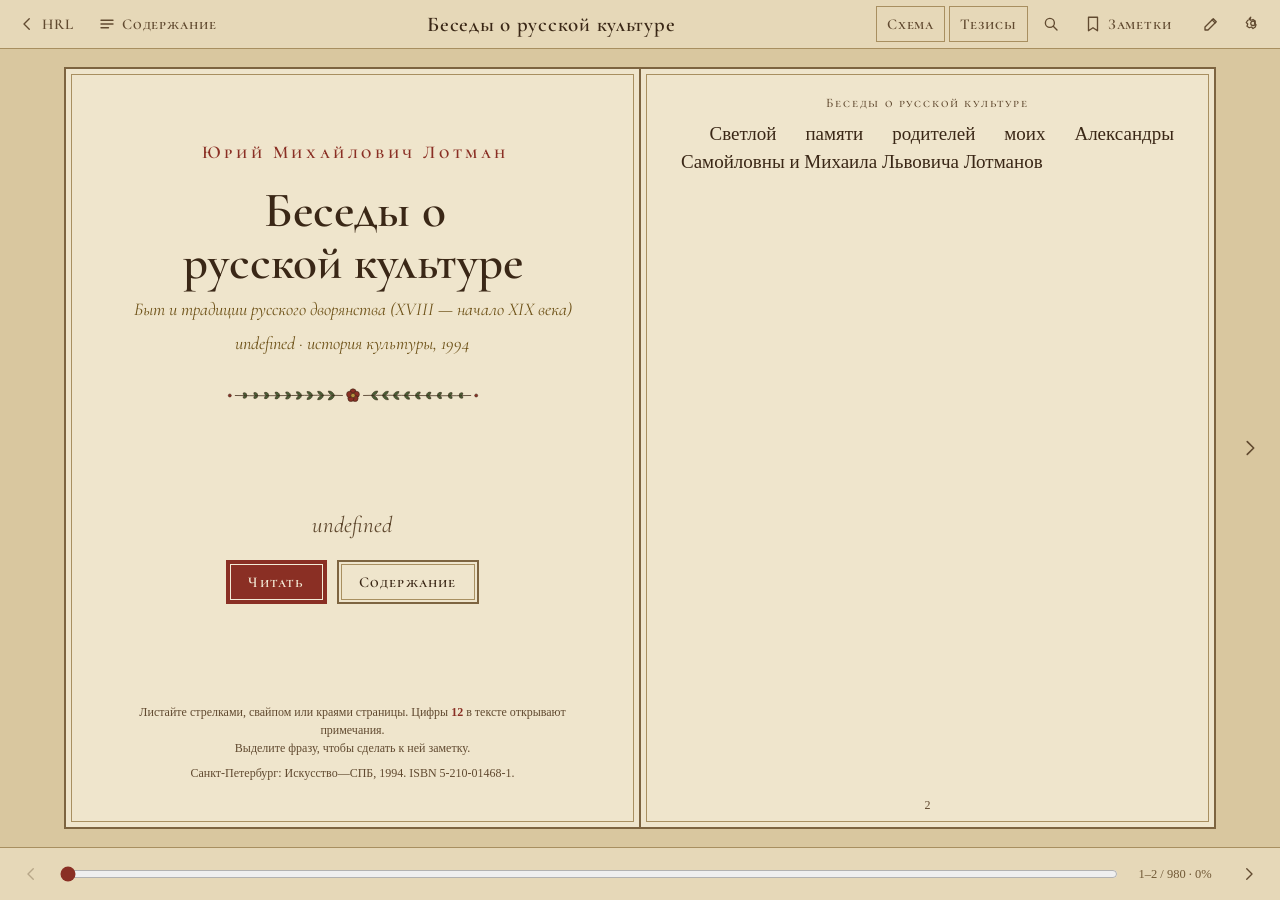
==== reader/index.html @ 260fa059 "Build HRL study site and Lotman reader" ====
<!doctype html><html lang="ru"><head><meta charset=utf8><meta name=viewport content="width=device-width,initial-scale=1,viewport-fit=cover"><style>:root{color-scheme:light;box-sizing:border-box;padding-top:env(safe-area-inset-top,0px);padding-bottom:env(safe-area-inset-bottom,0px)}html{scroll-padding-top:env(safe-area-inset-top,0px)}body{margin:0;padding:0;font:14px -apple-system,BlinkMacSystemFont,sans-serif;background:#fff;color:#000}img{max-width:100%}[hidden]:not([hidden=until-found i]){display:none!important}</style>
<title>Беседы о русской культуре · HRL</title>
<meta name="theme-color" content="#382819">
<meta name="description" content="Электронная литературная библиотека с заметками, закладками и чтением офлайн.">
<meta name="apple-mobile-web-app-capable" content="yes">
<meta name="apple-mobile-web-app-status-bar-style" content="default">
<meta name="apple-mobile-web-app-title" content="Полка">
<link rel="manifest" href="../manifest.webmanifest">
<link rel="icon" type="image/png" sizes="192x192" href="../icons/icon-192.png">
<link rel="apple-touch-icon" href="../icons/icon-192.png">
<link rel="stylesheet" href="../pwa.css">
</head><body>
<link rel="preconnect" href="https://fonts.googleapis.com">
<link rel="preconnect" href="https://fonts.gstatic.com" crossorigin>
<link rel="stylesheet" href="https://fonts.googleapis.com/css2?family=Cormorant+Garamond:ital,wght@0,500;0,600;1,400;1,500&family=Cormorant+SC:wght@500;600&family=Old+Standard+TT:ital,wght@0,400;0,700;1,400&family=Literata:ital,opsz,wght@0,7..72,400;1,7..72,400&display=swap">
<style>:root{--orn-divider-cross:url("[data-uri]");--orn-divider-cross-d:url("[data-uri]");--orn-divider-laurel:url("[data-uri]");--orn-divider-laurel-d:url("[data-uri]");--orn-corner:url("[data-uri]");--orn-corner-d:url("../gb/corner-dark.svg");}.emb-book{background-image:url("../gb/book.svg")}.emb-key{background-image:url("../gb/key.svg")}.emb-quill{background-image:url("[data-uri]")}.emb-compass-star{background-image:url("[data-uri]")}.emb-candle{background-image:url("../gb/candle.svg")}:root{--orn-divider-harlequin:url("[data-uri]");--orn-divider-harlequin-d:url("[data-uri]");--harl-gules:url("[data-uri]");--harl-azure:url("[data-uri]")}</style>
<style>
/* Layout: a home shelf of four books, a notes desk, and a paginated reader
   (one page on phones, a two-page spread on wide screens). Each book carries
   its own cover colour; the UI chrome stays quiet and neutral. */
:root {
  --desk: #E7E3E9;
  --leaf: #FBFAFC;
  --paper: #F3F0F4;
  --ink: #231B27;
  --ink2: #5B4E61;
  --mute: #857A8A;
  --rule: #DAD2DE;
  --pop: #FFFFFF;
  --shadow: rgba(46, 24, 52, .14);
  --scrim: rgba(15, 8, 18, .32);
  --ok: #2F6B48;

  /* per-book accents (text use) and cover colours (deep, same in both themes) */
  --acc-phedre: #7A2C69;  --accs-phedre: #F1E2EC;  --cov-phedre: #5E1F51;
  --acc-tartuffe: #2E6B45; --accs-tartuffe: #E1EFE5; --cov-tartuffe: #24503A;
  --acc-robinson: #1C6072; --accs-robinson: #DDEDF1; --cov-robinson: #1C4F5E;
  --acc-werther: #2D5197;  --accs-werther: #E2E9F6;  --cov-werther: #263F73;
  --acc-paradise: #8C3A17; --accs-paradise: #F5E6DC; --cov-paradise: #6A2A10;
  --acc-peterburg: #7A5A0E; --accs-peterburg: #F4ECD5; --cov-peterburg: #8A6A12;
  --cov-fg: #FBF6EC;
  --werther-yellow: #E3B94A;

  --accent: var(--acc-phedre);
  --accent-soft: var(--accs-phedre);
  --hl: rgba(227, 185, 74, .38);
  --sr: rgba(70, 140, 200, .24); --sr-cur: rgba(70, 140, 200, .5);

  --f-disp: "Forum", "Cormorant Garamond", "Times New Roman", serif;
  --f-body: "Literata", "PT Serif", Georgia, "Times New Roman", serif;
  --f-ui: "Golos Text", "PT Sans", system-ui, -apple-system, "Segoe UI", sans-serif;
  --fs: 18px;
  --meander: url("data:image/svg+xml,%3Csvg xmlns='http://www.w3.org/2000/svg' viewBox='0 0 10 10'%3E%3Cpath d='M.6 9.4V.6H6.6V5.6H3.4V9.4H10' fill='none' stroke='black' stroke-width='1.2'/%3E%3C/svg%3E");
  --rulemask: url("data:image/svg+xml,%3Csvg xmlns='http://www.w3.org/2000/svg' viewBox='0 0 100 10' preserveAspectRatio='none'%3E%3Cpath d='M0 5H41M59 5H100' stroke='black' stroke-width='1.1'/%3E%3Cpath d='M50 1L54.5 5L50 9L45.5 5Z' fill='black'/%3E%3C/svg%3E");
}
@media (prefers-color-scheme: dark) {
  :root:not([data-theme="light"]) {
    --desk: #0F0D11; --leaf: #1A171D; --paper: #151217; --ink: #E9E3EB; --ink2: #C3B7C7; --mute: #8F8494;
    --rule: #332C37; --pop: #241F27; --shadow: rgba(0,0,0,.55); --scrim: rgba(0,0,0,.55); --ok: #8FD1A4;
    --acc-phedre: #D9A0CF; --accs-phedre: #3B2537;
    --acc-tartuffe: #8FD1A4; --accs-tartuffe: #213A2B;
    --acc-robinson: #86C9DA; --accs-robinson: #1E3740;
    --acc-werther: #A3BCEE; --accs-werther: #222F4A;
    --acc-paradise: #E8A57F; --accs-paradise: #40261B;
    --acc-peterburg: #E2C36A; --accs-peterburg: #3A311C;
    --hl: rgba(227, 185, 74, .28);
  --sr: rgba(86, 160, 214, .30); --sr-cur: rgba(86, 160, 214, .62);
    color-scheme: dark;
  }
}
:root[data-theme="dark"] {
  --desk: #0F0D11; --leaf: #1A171D; --paper: #151217; --ink: #E9E3EB; --ink2: #C3B7C7; --mute: #8F8494;
  --rule: #332C37; --pop: #241F27; --shadow: rgba(0,0,0,.55); --scrim: rgba(0,0,0,.55); --ok: #8FD1A4;
  --acc-phedre: #D9A0CF; --accs-phedre: #3B2537;
  --acc-tartuffe: #8FD1A4; --accs-tartuffe: #213A2B;
  --acc-robinson: #86C9DA; --accs-robinson: #1E3740;
  --acc-werther: #A3BCEE; --accs-werther: #222F4A;
  --acc-paradise: #E8A57F; --accs-paradise: #40261B;
  --acc-peterburg: #E2C36A; --accs-peterburg: #3A311C;
  --hl: rgba(227, 185, 74, .28);
  --sr: rgba(86, 160, 214, .30); --sr-cur: rgba(86, 160, 214, .62);
  color-scheme: dark;
}
[data-book="phedre"] { --accent: var(--acc-phedre); --accent-soft: var(--accs-phedre); --cov: var(--cov-phedre); }
[data-book="tartuffe"] { --accent: var(--acc-tartuffe); --accent-soft: var(--accs-tartuffe); --cov: var(--cov-tartuffe); }
[data-book="robinson"] { --accent: var(--acc-robinson); --accent-soft: var(--accs-robinson); --cov: var(--cov-robinson); }
[data-book="werther"] { --accent: var(--acc-werther); --accent-soft: var(--accs-werther); --cov: var(--cov-werther); }
[data-book="paradise"] { --accent: var(--acc-paradise); --accent-soft: var(--accs-paradise); --cov: var(--cov-paradise); }
[data-book="peterburg"] { --accent: var(--acc-peterburg); --accent-soft: var(--accs-peterburg); --cov: var(--cov-peterburg); }

html, body { height: 100%; }
body { background: var(--desk); color: var(--ink); font-family: var(--f-ui); -webkit-text-size-adjust: 100%; overflow: hidden; }
::selection { background: var(--hl); color: var(--ink); }
button, input, textarea, select { font: inherit; color: inherit; }
:focus-visible { outline: 2px solid var(--accent); outline-offset: 2px; border-radius: 4px; }
.view { height: 100%; }
.view[hidden] { display: none !important; }

/* ---------------- shared controls ---------------- */
.ib {
  display: inline-flex; align-items: center; justify-content: center; gap: 6px;
  height: 36px; min-width: 36px; padding: 0 10px; border: 0; border-radius: 8px;
  background: transparent; cursor: pointer; color: var(--ink2); white-space: nowrap; font-size: 14px;
}
.ib:hover { background: var(--accent-soft); color: var(--ink); }
.ib:disabled { opacity: .35; cursor: default; background: transparent; }
.ib svg { width: 18px; height: 18px; flex: none; }
.btn {
  display: inline-flex; align-items: center; gap: 6px; font-family: var(--f-ui); font-size: 14px;
  padding: 9px 16px; border-radius: 999px; cursor: pointer; border: 1px solid var(--accent);
  background: var(--accent); color: var(--leaf); text-decoration: none; white-space: nowrap;
}
.btn.ghost { background: transparent; color: var(--accent); }
.btn.quiet { border-color: var(--rule); background: transparent; color: var(--ink2); }
.btn:hover { filter: brightness(1.07); }
.btn.danger { border-color: #B3412E; background: #B3412E; color: #fff; }
.bar-progress { height: 4px; border-radius: 4px; background: var(--rule); overflow: hidden; }
.bar-progress > i { display: block; height: 100%; background: var(--accent); border-radius: 4px; }

/* ---------------- home ---------------- */
.scroll { height: 100%; overflow-y: auto; -webkit-overflow-scrolling: touch; }
.wrap { max-width: 1080px; margin: 0 auto; padding-inline: 20px; padding-block: 18px 48px; box-sizing: border-box; }
.top-nav { display: flex; align-items: center; justify-content: space-between; gap: 12px; flex-wrap: wrap; padding-bottom: 14px; border-bottom: 1px solid var(--rule); }
.brand { display: flex; align-items: baseline; gap: 12px; min-width: 0; }
.brand h1 { margin: 0; font-family: var(--f-disp); font-weight: 400; font-size: 30px; letter-spacing: .22em; text-transform: uppercase; color: var(--ink); }
.brand .sub { font-size: 13px; color: var(--mute); }
.tabs { display: flex; gap: 4px; background: var(--paper); border: 1px solid var(--rule); border-radius: 999px; padding: 3px; }
.tab { border: 0; background: transparent; padding: 7px 14px; border-radius: 999px; cursor: pointer; font-size: 14px; color: var(--ink2); display: inline-flex; gap: 6px; align-items: center; }
.tab.on { background: var(--leaf); color: var(--ink); box-shadow: 0 1px 3px var(--shadow); }
.tab .cnt { font-variant-numeric: tabular-nums; font-size: 12px; color: var(--mute); }

.cont {
  margin-top: 22px; display: grid; grid-template-columns: auto 1fr auto; gap: 18px; align-items: center;
  background: var(--leaf); border: 1px solid var(--rule); border-radius: 12px; padding: 16px 18px;
}
.cont .mini { width: 46px; height: 66px; border-radius: 3px 6px 6px 3px; background: var(--cov); color: var(--cov-fg);
  display: flex; align-items: center; justify-content: center; font-family: var(--f-disp); font-size: 20px; box-shadow: inset 4px 0 0 rgba(0,0,0,.18); }
.cont .k { font-size: 12px; letter-spacing: .1em; text-transform: uppercase; color: var(--mute); }
.cont .t { font-family: var(--f-disp); font-size: 22px; letter-spacing: .06em; margin-top: 2px; }
.cont .w { font-size: 13px; color: var(--ink2); margin-top: 4px; }
.cont .bar-progress { margin-top: 8px; max-width: 380px; }
.cont > div { min-width: 0; }

.sec-h { display: flex; align-items: baseline; justify-content: space-between; gap: 12px; margin: 30px 0 12px; }
.sec-h h2 { margin: 0; font-family: var(--f-disp); font-weight: 400; font-size: 18px; letter-spacing: .18em; text-transform: uppercase; }
.sec-h span { font-size: 13px; color: var(--mute); }
.shelf { display: grid; grid-template-columns: repeat(auto-fill, minmax(230px, 1fr)); gap: 18px; }
.book {
  display: flex; flex-direction: column; background: var(--leaf); border: 1px solid var(--rule); border-radius: 12px;
  overflow: hidden; cursor: pointer; text-align: left; padding: 0; color: inherit;
  transition: transform .18s ease, box-shadow .18s ease;
}
.book:hover { transform: translateY(-2px); box-shadow: 0 14px 30px -18px var(--shadow); }
@media (prefers-reduced-motion: reduce) { .book { transition: none; } .book:hover { transform: none; } }
.cover {
  position: relative; aspect-ratio: 3 / 3.4; background: var(--cov); color: var(--cov-fg);
  display: flex; flex-direction: column; align-items: center; justify-content: space-between; text-align: center;
  padding: 22px 16px 16px; box-sizing: border-box; box-shadow: inset 10px 0 0 rgba(0,0,0,.14);
}
.cover::after { content: ""; position: absolute; inset: 9px 9px 9px 19px; border: 1px solid rgba(251,246,236,.35); pointer-events: none; }
.cover .a { font-family: var(--f-disp); font-size: 13px; letter-spacing: .28em; text-transform: uppercase; opacity: .85; }
.cover .ti { font-family: var(--f-disp); font-size: 27px; line-height: 1.12; letter-spacing: .08em; text-transform: uppercase; text-wrap: balance; }
.cover .ti small { display: block; font-size: 13px; letter-spacing: .14em; margin-top: 6px; opacity: .85; text-transform: none; font-family: var(--f-body); font-style: italic; }
.cover .y { font-family: var(--f-body); font-size: 13px; font-style: italic; opacity: .85; }
.cover .orn-c { width: 92px; height: 8px; margin-inline: auto; background: var(--cov-fg); opacity: .7; }
.cover .orn-c.meander { -webkit-mask: var(--meander) left center / auto 100% repeat-x; mask: var(--meander) left center / auto 100% repeat-x; }
.cover .orn-c.rule { height: 7px; -webkit-mask: var(--rulemask) center / 100% 100% no-repeat; mask: var(--rulemask) center / 100% 100% no-repeat; }
.cover .orn-c.coat { background: linear-gradient(90deg, transparent 0 30%, var(--werther-yellow) 30% 70%, transparent 70%); height: 3px; opacity: 1; }
.binfo { padding: 12px 14px 14px; display: flex; flex-direction: column; gap: 6px; }
.binfo .tr { font-size: 12.5px; color: var(--mute); }
.binfo .st { display: flex; justify-content: space-between; font-size: 12.5px; color: var(--ink2); gap: 8px; }
.binfo .st b { font-weight: 500; font-variant-numeric: tabular-nums; color: var(--ink); }
.binfo .where { font-size: 12.5px; color: var(--ink2); white-space: nowrap; overflow: hidden; text-overflow: ellipsis; }
.done-mark { color: var(--ok); font-weight: 500; }
.foot-note { margin-top: 34px; font-size: 12.5px; color: var(--mute); line-height: 1.6; max-width: 62em; }
.sync { display: inline-flex; align-items: center; gap: 6px; }
.sync::before { content: ""; width: 7px; height: 7px; border-radius: 50%; background: var(--mute); }
.sync.on::before { background: var(--ok); }

/* ---------------- notes page ---------------- */
.ntools { display: flex; flex-wrap: wrap; gap: 10px; align-items: center; margin: 18px 0 8px; }
.chips { display: flex; flex-wrap: wrap; gap: 6px; }
.chip { border: 1px solid var(--rule); background: var(--leaf); border-radius: 999px; padding: 6px 12px; font-size: 13px; cursor: pointer; color: var(--ink2); display: inline-flex; gap: 6px; align-items: center; }
.chip i { width: 9px; height: 9px; border-radius: 50%; background: var(--cov, var(--mute)); display: inline-block; }
.chip.on { border-color: var(--ink2); color: var(--ink); background: var(--paper); }
.chip .cnt { font-size: 12px; color: var(--mute); font-variant-numeric: tabular-nums; }
.search { flex: 1; min-width: 180px; max-width: 320px; border: 1px solid var(--rule); background: var(--leaf); border-radius: 999px; padding: 8px 14px; font-size: 14px; }
.nactions { display: flex; gap: 8px; flex-wrap: wrap; margin-left: auto; }
.newnote { margin-top: 12px; background: var(--leaf); border: 1px solid var(--rule); border-radius: 12px; padding: 14px; display: flex; flex-direction: column; gap: 10px; }
.newnote .row { display: flex; gap: 10px; flex-wrap: wrap; align-items: center; }
.newnote select { border: 1px solid var(--rule); background: var(--paper); border-radius: 8px; padding: 7px 10px; }
textarea.ta { width: 100%; box-sizing: border-box; min-height: 110px; resize: vertical; border: 1px solid var(--rule); background: var(--paper); border-radius: 8px; padding: 10px 12px; font-family: var(--f-body); font-size: 15px; line-height: 1.5; }
.ngroup { margin-top: 26px; }
.ngroup h3 { display: flex; align-items: center; gap: 10px; margin: 0 0 10px; font-family: var(--f-disp); font-weight: 400; font-size: 17px; letter-spacing: .14em; text-transform: uppercase; }
.ngroup h3 i { width: 12px; height: 16px; border-radius: 2px; background: var(--cov); display: inline-block; }
.nlist { display: grid; gap: 10px; }
.ncard { background: var(--leaf); border: 1px solid var(--rule); border-radius: 10px; padding: 12px 14px; display: flex; flex-direction: column; gap: 8px; min-width: 0; }
.ncard .meta { display: flex; justify-content: space-between; gap: 10px; font-size: 12.5px; color: var(--mute); flex-wrap: wrap; }
.ncard .meta b { color: var(--accent); font-weight: 500; }
.ncard blockquote { margin: 0; font-family: var(--f-body); font-style: italic; color: var(--ink2); font-size: 15px; line-height: 1.5; overflow-wrap: anywhere; }
.ncard .txt { font-family: var(--f-body); font-size: 15.5px; line-height: 1.55; white-space: pre-wrap; overflow-wrap: anywhere; }
.ncard .txt:empty { display: none; }
.ncard .acts { display: flex; gap: 6px; flex-wrap: wrap; }
.ncard .acts .ib { height: 30px; font-size: 13px; padding: 0 8px; }
.ncard .confirm { display: flex; gap: 8px; align-items: center; font-size: 13px; color: var(--ink2); }
.empty { margin-top: 30px; padding: 26px; border: 1px dashed var(--rule); border-radius: 12px; color: var(--ink2); line-height: 1.6; text-align: center; }
.toast { position: fixed; left: 50%; bottom: calc(76px + env(safe-area-inset-bottom, 0px)); transform: translateX(-50%); z-index: 60; background: var(--ink); color: var(--leaf); padding: 9px 16px; border-radius: 999px; font-size: 13.5px; box-shadow: 0 10px 24px -10px var(--shadow); }

/* ---------------- reader ---------------- */
#reader { display: grid; grid-template-rows: auto 1fr auto; font-size: var(--fs); }
.rbar { display: flex; align-items: center; gap: 4px; padding-inline: 8px; font-size: 14px; color: var(--ink2); min-width: 0; }
.rbar.top { height: 48px; }
.rbar.bottom { height: 52px; padding-bottom: env(safe-area-inset-bottom, 0px); box-sizing: content-box; gap: 8px; padding-inline: 12px; }
.rtitle { flex: 1; min-width: 0; text-align: center; font-family: var(--f-disp); font-size: 16px; letter-spacing: .16em; text-transform: uppercase; color: var(--ink); white-space: nowrap; overflow: hidden; text-overflow: ellipsis; }
.aa { font-family: var(--f-body); font-size: 17px; }
.aa small { font-size: 12px; }
#pg-range { flex: 1; min-width: 60px; accent-color: var(--accent); cursor: pointer; }
#status { font-variant-numeric: tabular-nums; min-width: 7.5em; text-align: center; font-size: 12.5px; color: var(--mute); }
#stage { position: relative; min-height: 0; overflow: hidden; touch-action: pan-y; }
#book { height: 100%; display: grid; justify-content: center; align-content: center; grid-template-columns: repeat(var(--cols, 1), var(--pw, 600px)); grid-auto-rows: var(--ph, 600px); }
.loading { position: absolute; inset: 0; display: flex; align-items: center; justify-content: center; color: var(--mute); font-size: 14px; }
.page {
  box-sizing: border-box; width: var(--pw); height: var(--ph); background: var(--leaf);
  display: flex; flex-direction: column; padding: 26px 40px 14px; position: relative; overflow: hidden;
  box-shadow: 0 1px 2px var(--shadow), 0 10px 30px -12px var(--shadow); border-radius: 3px;
}
.spread .page.verso { border-radius: 3px 0 0 3px; box-shadow: inset -18px 0 22px -20px var(--shadow), 0 1px 2px var(--shadow), 0 10px 30px -12px var(--shadow); }
.spread .page.recto { border-radius: 0 3px 3px 0; box-shadow: inset 18px 0 22px -20px var(--shadow), 0 1px 2px var(--shadow), 0 10px 30px -12px var(--shadow); }
.phone .page { padding: 14px 18px 8px; border-radius: 0; box-shadow: none; }
.pg-head { flex: none; height: 1.9em; font-size: 12px; font-family: var(--f-ui); letter-spacing: .08em; text-transform: uppercase; color: var(--mute); text-align: center; white-space: nowrap; overflow: hidden; text-overflow: ellipsis; position: relative; }
.pg-flag { position: absolute; right: 0; top: -2px; border: 0; background: transparent; color: var(--accent); cursor: pointer; font-size: 13px; padding: 0 2px; }
.pg-foot { flex: none; height: 1.8em; display: flex; align-items: flex-end; justify-content: center; font-size: 12px; color: var(--mute); font-variant-numeric: tabular-nums; }
.pg-body, #measure { font-family: var(--f-body); font-size: var(--fs); line-height: 1.5; font-optical-sizing: auto; color: var(--ink); hyphens: manual; overflow-wrap: break-word; }
.pg-body { flex: 1; min-height: 0; overflow: visible; }
#measure { position: absolute; left: -20000px; top: 0; visibility: hidden; height: auto; pointer-events: none; }
@keyframes in-next { from { opacity: .15; transform: translateX(14px); } to { opacity: 1; transform: none; } }
@keyframes in-prev { from { opacity: .15; transform: translateX(-14px); } to { opacity: 1; transform: none; } }
.page.in-next { animation: in-next .2s ease-out; }
.page.in-prev { animation: in-prev .2s ease-out; }
@media (prefers-reduced-motion: reduce) { .page.in-next, .page.in-prev { animation: none; } }
.side { position: absolute; top: 50%; transform: translateY(-50%); z-index: 2; width: 40px; height: 64px; border: 0; border-radius: 8px; background: transparent; color: var(--mute); cursor: pointer; display: flex; align-items: center; justify-content: center; }
.side:hover { color: var(--ink); background: var(--accent-soft); }
.side:disabled { opacity: 0; pointer-events: none; }
.side svg { width: 22px; height: 22px; }
#side-prev { left: 10px; } #side-next { right: 10px; }
.phone .side { display: none; }
.phone .lbl-wide { display: none; }

/* text blocks */
.v { padding-left: max(1.3em, calc((100% - 25em) / 2 + 1.3em)); text-indent: -1.3em; }
.phone .v { padding-left: 1.1em; text-indent: -1.1em; }
.v.g { padding-top: .75em; }
.p.arg { font-size: .9em; line-height: 1.5; color: var(--ink2); text-indent: 0; padding-bottom: 1.2em; }
.sp { padding-top: .85em; padding-bottom: .1em; text-align: center; font-family: var(--f-disp); font-size: .86em; letter-spacing: .2em; text-transform: uppercase; color: var(--ink2); text-indent: .2em; }
.dir { text-align: center; font-style: italic; color: var(--ink2); font-size: .92em; padding-bottom: .1em; }
.sd { margin: 0; padding-top: .5em; padding-bottom: .3em; font-style: italic; color: var(--ink2); font-size: .92em; text-align: center; padding-inline: 1em; }
.scene { padding-top: 1.7em; text-align: center; font-family: var(--f-disp); font-size: .98em; letter-spacing: .2em; text-transform: uppercase; color: var(--ink); }
.cast { text-align: center; font-style: italic; color: var(--ink2); font-size: .92em; padding-bottom: .35em; }
.act { text-align: center; padding-top: 2.6em; padding-bottom: .4em; }
.act-n { font-family: var(--f-disp); font-size: 3.1em; line-height: 1.1; color: var(--accent); letter-spacing: .06em; }
.act-t { font-family: var(--f-disp); font-size: 1.05em; letter-spacing: .24em; text-transform: uppercase; padding-top: .2em; }
.meander, .orn { height: .62em; width: 8.68em; margin-inline: auto; margin-top: .7em; background: var(--accent); opacity: .85; }
.meander { -webkit-mask: var(--meander) left center / auto 100% repeat-x; mask: var(--meander) left center / auto 100% repeat-x; }
.orn { height: .5em; width: 7em; -webkit-mask: var(--rulemask) center / 100% 100% no-repeat; mask: var(--rulemask) center / 100% 100% no-repeat; }
.h1 { text-align: center; padding-top: 1.4em; padding-bottom: 1.1em; }
.h1 h2 { margin: 0; font-family: var(--f-disp); font-weight: 400; font-size: 1.45em; line-height: 1.25; letter-spacing: .12em; text-transform: uppercase; text-wrap: balance; }
.h2 { padding-top: 1.6em; padding-bottom: .7em; text-align: center; font-family: var(--f-disp); font-size: 1.05em; letter-spacing: .2em; text-transform: uppercase; }
.h3 { padding-top: 1.1em; padding-bottom: .4em; text-align: center; font-family: var(--f-disp); font-size: .95em; letter-spacing: .22em; text-transform: uppercase; color: var(--ink2); }
.jd { font-style: italic; color: var(--accent); }
.date { padding-top: .9em; font-style: italic; color: var(--accent); text-align: right; padding-right: .2em; }
.p { margin: 0; text-indent: 1.5em; text-align: justify; }
.p.gap { padding-top: .9em; }
.p.cnt, .ne.cnt, .lead.cnt { text-indent: 0; }
.p.brk { text-align-last: justify; }
.phone .p { text-align: left; }
.phone .p.brk { text-align-last: auto; }
.lead { margin: 0; padding-bottom: .9em; font-style: italic; text-align: center; color: var(--ink2); }
.vq { padding-left: 3em; font-style: italic; color: var(--ink2); font-size: .95em; }
.sep { text-align: center; color: var(--mute); letter-spacing: .6em; padding-block: .5em; }
.person { padding-left: 1.4em; text-indent: -1.4em; padding-bottom: .3em; }
.pn { font-variant: small-caps; letter-spacing: .06em; font-weight: 500; }
.place { padding-top: 1em; font-style: italic; color: var(--ink2); text-align: center; }
.ne { margin: 0; padding-left: 2em; text-indent: -2em; padding-bottom: .55em; font-size: .9em; text-align: left; }
.ne-n { display: inline-block; vertical-align: top; width: 2em; text-indent: 0; font-family: var(--f-ui); font-weight: 600; font-size: .85em; color: var(--accent); }
.ne-l { color: var(--ink2); }
.ne-go, .ne-go:visited { display: inline-block; vertical-align: top; min-width: 3.6em; text-indent: 0; font-family: var(--f-ui); font-size: .8em; color: var(--accent); text-decoration: none; white-space: nowrap; }
.ne-go:hover { text-decoration: underline; }
.vq-in { padding-left: 2em; font-style: italic; }
.ed { margin: 0; padding-bottom: .4em; font-size: .82em; color: var(--mute); text-align: left; }
.fig { margin: 0; padding-block: .6em; text-align: center; }
.fig img { display: block; margin: 0 auto; border-radius: 2px; background: #fff; box-shadow: 0 0 0 1px var(--rule); }
.fig figcaption { font-size: .78em; line-height: 1.4; color: var(--mute); padding-top: .55em; font-style: italic; text-wrap: balance; }
.book-table { padding-block: .6em; max-width: 100%; }
.book-table table { width: 100%; table-layout: fixed; border-collapse: collapse; font-size: .82em; line-height: 1.35; }
.book-table td, .book-table th { border: 1px solid var(--rule); padding: .4em .35em; overflow-wrap: anywhere; vertical-align: middle; }
.book-table td { text-align: center; }
.book-table .myth-label { position: relative; width: 12%; border: 0; padding-left: 0; font-size: .85em; }
.book-table .myth-void { border: 0; }
.book-table:has(.myth-void) { position: relative; padding-left: 18%; box-sizing: border-box; }
.myth-language, .myth-system { position: absolute; left: 0; width: 17%; display: flex; align-items: center; justify-content: flex-end; font-size: .65em; }
.myth-language { top: 0; height: 67%; }
.myth-system { top: 33%; height: 67%; }
.myth-language span, .myth-system span { font: 4em/1 Georgia,serif; transform: scaleY(1.6); }
.myth-brace { position: absolute; right: 0; top: 0; height: 100%; font-size: 3em; line-height: 1; font-family: serif; }
.pg-body > .first:not(.act):not(.h1) { padding-top: 0; }

a.nr { position: relative; top: -.55em; line-height: 0; vertical-align: baseline; font-family: var(--f-ui); font-size: .6em; font-weight: 600; font-style: normal; color: var(--accent); text-decoration: none; padding: 0 .14em; margin-left: .05em; border-radius: 3px; text-indent: 0; letter-spacing: 0; cursor: pointer; }
a.nr::before { content: ""; position: absolute; inset: -12px -7px; }
a.nr:hover, a.nr.on { background: var(--accent-soft); }
a.nr.flash { animation: flash 1.8s ease-out; }
@keyframes flash { 0%, 40% { background: var(--accent); color: var(--leaf); } 100% { background: transparent; } }
.scene a.nr { font-size: .55em; }
mark.hl { background: var(--hl); color: inherit; border-radius: 2px; cursor: pointer; box-decoration-break: clone; -webkit-box-decoration-break: clone; }
mark.hl.on { outline: 2px solid var(--accent); outline-offset: 0; }

/* title page */
.titlepage { height: 100%; display: flex; flex-direction: column; align-items: center; justify-content: space-between; text-align: center; padding-block: 4% 2%; box-sizing: border-box; gap: 12px; }
.tp-top, .tp-mid { display: flex; flex-direction: column; align-items: center; gap: .35em; }
.tp-author { font-family: var(--f-disp); letter-spacing: .32em; text-transform: uppercase; font-size: .95em; color: var(--ink2); text-indent: .32em; }
.tp-title { font-family: var(--f-disp); font-size: clamp(2.1em, 9vw, 3.6em); line-height: 1.05; letter-spacing: .1em; text-indent: .1em; color: var(--accent); margin-top: .25em; text-transform: uppercase; text-wrap: balance; }
.tp-title.long { font-size: clamp(1.7em, 7vw, 2.6em); }
.tp-sub { font-style: italic; color: var(--ink2); font-size: .95em; }
.tp-actions { display: flex; gap: 10px; flex-wrap: wrap; justify-content: center; margin-top: .6em; }
.tp-ed { font-family: var(--f-ui); font-size: 12px; line-height: 1.5; color: var(--mute); max-width: 30em; }
.tp-hint { font-family: var(--f-ui); font-size: 12px; color: var(--mute); line-height: 1.5; }
.tp-hint b { color: var(--accent); font-weight: 600; }

/* popover, drawers, editor */
#pop { position: fixed; z-index: 30; box-sizing: border-box; width: min(26rem, calc(100vw - 24px)); max-height: min(60vh, 28rem); overflow: auto; background: var(--pop); color: var(--ink); border: 1px solid var(--rule); border-radius: 8px; box-shadow: 0 18px 40px -16px var(--shadow), 0 2px 6px var(--shadow); padding: 12px 16px 14px; font-family: var(--f-body); font-size: 15.5px; line-height: 1.5; }
#pop.sheet { left: 0 !important; right: 0; bottom: 0; top: auto !important; width: 100%; max-height: 55%; border-radius: 14px 14px 0 0; border-width: 1px 0 0; padding-bottom: calc(16px + env(safe-area-inset-bottom, 0px)); }
.pop-h { display: flex; align-items: center; justify-content: space-between; gap: 8px; margin-bottom: 4px; }
.pop-k { font-family: var(--f-ui); font-size: 12px; font-weight: 600; letter-spacing: .1em; text-transform: uppercase; color: var(--accent); }
.pop-x { border: 0; background: transparent; cursor: pointer; font-size: 22px; line-height: 1; color: var(--mute); width: 32px; height: 32px; border-radius: 6px; margin: -6px -8px -6px 0; }
.pop-x:hover { background: var(--accent-soft); color: var(--ink); }
.pop-l { margin: 0 0 .35em; font-style: italic; color: var(--ink2); }
.pop-b { margin: 0; overflow-wrap: anywhere; }
.pop-b.user { white-space: pre-wrap; }
.pop-acts { display: flex; gap: 6px; margin-top: 10px; flex-wrap: wrap; }
.pop-acts .ib { height: 30px; font-size: 13px; border: 1px solid var(--rule); }
a.xref { color: var(--accent); font-weight: 500; text-decoration: underline; text-underline-offset: 2px; cursor: pointer; }

#scrim { position: fixed; inset: 0; z-index: 20; background: var(--scrim); opacity: 0; visibility: hidden; transition: opacity .2s; }
#scrim.open { opacity: 1; visibility: visible; }
.drawer { position: fixed; z-index: 21; top: 0; bottom: 0; width: min(23rem, 88vw); box-sizing: border-box; background: var(--leaf); color: var(--ink); display: flex; flex-direction: column; visibility: hidden; transition: transform .22s ease, visibility .22s; padding-top: env(safe-area-inset-top, 0px); padding-bottom: env(safe-area-inset-bottom, 0px); }
#toc { left: 0; transform: translateX(-105%); box-shadow: 8px 0 30px -12px var(--shadow); }
#bnotes, #chars { right: 0; transform: translateX(105%); box-shadow: -8px 0 30px -12px var(--shadow); }
#srch { right: 0; width: min(27rem, 94vw); transform: translateX(105%); box-shadow: -8px 0 30px -12px var(--shadow); }
#toc.open, #bnotes.open, #chars.open, #srch.open { transform: none; visibility: visible; }
@media (prefers-reduced-motion: reduce) { .drawer, #scrim { transition: none; } }
.dr-h { display: flex; align-items: center; justify-content: space-between; padding: 10px 10px 10px 18px; border-bottom: 1px solid var(--rule); gap: 8px; }
.dr-h span { font-family: var(--f-disp); letter-spacing: .18em; text-transform: uppercase; font-size: 16px; }
.dr-list { overflow: auto; padding: 8px 8px 24px; display: flex; flex-direction: column; }
.toc-i { display: flex; align-items: baseline; gap: 10px; width: 100%; text-align: left; border: 0; background: transparent; padding: 7px 10px; border-radius: 6px; cursor: pointer; color: var(--ink); font-family: var(--f-ui); font-size: 14px; }
.toc-i:hover { background: var(--accent-soft); }
.toc-i.cur { background: var(--accent-soft); box-shadow: inset 3px 0 0 var(--accent); }
.toc-t { flex: 1; min-width: 0; }
.toc-t small { display: block; font-size: 12px; color: var(--mute); margin-top: 1px; }
.toc-p { font-variant-numeric: tabular-nums; color: var(--mute); font-size: 12px; }
.toc-i.l1 { font-family: var(--f-disp); font-size: 15px; letter-spacing: .14em; text-transform: uppercase; margin-top: 10px; }
.toc-i.l2 { padding-left: 24px; }
.toc-i.l0 { font-weight: 500; }
.bn-item { text-align: left; border: 0; background: transparent; padding: 10px; border-radius: 8px; cursor: pointer; display: flex; flex-direction: column; gap: 4px; color: var(--ink); border-bottom: 1px solid var(--rule); }
.bn-item:hover { background: var(--accent-soft); }
.bn-item .m { font-size: 12px; color: var(--mute); }
.bn-item q { font-family: var(--f-body); font-style: italic; color: var(--ink2); font-size: 14px; quotes: "«" "»"; display: -webkit-box; -webkit-line-clamp: 3; -webkit-box-orient: vertical; overflow: hidden; }
.bn-item .x { font-family: var(--f-body); font-size: 14.5px; display: -webkit-box; -webkit-line-clamp: 4; -webkit-box-orient: vertical; overflow: hidden; white-space: pre-wrap; }
.dr-empty { padding: 18px; color: var(--mute); font-size: 14px; line-height: 1.55; }
#aa-panel { position: fixed; z-index: 25; top: 52px; right: 12px; background: var(--pop); border: 1px solid var(--rule); border-radius: 10px; padding: 12px 14px; box-shadow: 0 18px 40px -16px var(--shadow); display: flex; flex-direction: column; gap: 8px; font-size: 13px; color: var(--ink2); }
.aa-row { display: flex; align-items: center; gap: 6px; }
.aa-row .ib { border: 1px solid var(--rule); }
#fs-val { min-width: 3.2em; text-align: center; font-variant-numeric: tabular-nums; color: var(--ink); }
#selbtn { position: fixed; z-index: 28; display: inline-flex; align-items: center; gap: 6px; padding: 8px 14px; border-radius: 999px; border: 0; background: var(--ink); color: var(--leaf); font-size: 14px; cursor: pointer; box-shadow: 0 10px 24px -8px var(--shadow); }
#selbtn svg { width: 16px; height: 16px; }
#editor { position: fixed; z-index: 40; inset: 0; display: flex; align-items: center; justify-content: center; background: var(--scrim); padding: 16px; box-sizing: border-box; }
.ed-card { width: min(34rem, 100%); max-height: 100%; overflow: auto; background: var(--pop); border: 1px solid var(--rule); border-radius: 14px; padding: 16px 18px; display: flex; flex-direction: column; gap: 10px; box-shadow: 0 24px 60px -20px var(--shadow); }
.ed-card h3 { margin: 0; font-family: var(--f-disp); font-weight: 400; letter-spacing: .14em; text-transform: uppercase; font-size: 17px; }
.ed-card .loc { font-size: 12.5px; color: var(--mute); }
.ed-card blockquote { margin: 0; font-family: var(--f-body); font-style: italic; color: var(--ink2); border-left: 2px solid var(--accent); padding-left: 12px; max-height: 9em; overflow: auto; line-height: 1.5; }
.ed-row { display: flex; gap: 8px; justify-content: flex-end; flex-wrap: wrap; }
.ed-row .left { margin-right: auto; }
@media (max-width: 599px) {
  #editor { align-items: flex-end; padding: 0; }
  .ed-card { border-radius: 14px 14px 0 0; padding-bottom: calc(16px + env(safe-area-inset-bottom, 0px)); }
  .cont { grid-template-columns: auto 1fr; }
  .cont .btn { grid-column: 1 / -1; justify-content: center; }
  .brand h1 { font-size: 25px; }
  .shelf { grid-template-columns: repeat(2, minmax(0, 1fr)); gap: 12px; }
  .cover .ti { font-size: 20px; }
  .cover .a { font-size: 11px; letter-spacing: .2em; }
  .binfo { padding: 10px 11px 12px; }
}

/* characters */
.ch { cursor: pointer; text-decoration-line: underline; text-decoration-style: dotted; text-decoration-thickness: 1px; text-underline-offset: .18em;
  text-decoration-color: var(--mute); }
.ch:hover, .ch.on { color: var(--accent); text-decoration-color: var(--accent); }
.sp .ch, .person .ch, .cast .ch { text-decoration-line: none; }
.nonames .ch { text-decoration-line: none; }
.aa-opt { display: flex; gap: 8px; align-items: center; font-size: 13px; color: var(--ink2); cursor: pointer; padding-top: 4px; border-top: 1px solid var(--rule); }
.aa-opt input { accent-color: var(--accent); }
#pop.charpop { width: min(30rem, calc(100vw - 24px)); max-height: min(78vh, 42rem); font-size: 15px; }
#pop.charpop.sheet { max-height: 78%; }
.cp-name { font-family: var(--f-disp); font-size: 24px; letter-spacing: .08em; line-height: 1.15; margin-top: 2px; }
.cp-role { font-family: var(--f-ui); font-size: 13px; color: var(--mute); margin-top: 2px; }
.cp-intro { margin: 8px 0 0; color: var(--ink2); }
.cp-pos { margin-top: 12px; padding-top: 10px; border-top: 1px solid var(--rule); font-family: var(--f-ui); font-size: 12px; letter-spacing: .06em; text-transform: uppercase; color: var(--mute); display: flex; justify-content: space-between; gap: 8px; flex-wrap: wrap; }
.cp-pos b { color: var(--accent); font-weight: 600; }
.cp-now { margin-top: 10px; background: var(--accent-soft); border-radius: 10px; padding: 10px 12px; }
.cp-k { font-family: var(--f-ui); font-size: 11.5px; font-weight: 600; letter-spacing: .1em; text-transform: uppercase; color: var(--accent); display: flex; justify-content: space-between; gap: 8px; }
.cp-t { font-weight: 600; margin-top: 4px; }
.cp-d { margin: 4px 0 0; }
.cp-c { margin: 6px 0 0; font-style: italic; color: var(--ink2); }
.cp-badge { display: inline-block; font-family: var(--f-ui); font-size: 11px; font-weight: 500; letter-spacing: .04em; padding: 1px 7px; border-radius: 999px; border: 1px solid var(--accent); color: var(--accent); margin-left: 6px; vertical-align: 2px; font-style: normal; }
.cp-h { margin: 14px 0 6px; font-family: var(--f-ui); font-size: 11.5px; font-weight: 600; letter-spacing: .1em; text-transform: uppercase; color: var(--mute); }
.cp-tl { list-style: none; margin: 0; padding: 0; display: flex; flex-direction: column; gap: 2px; }
.cp-tl li { display: grid; grid-template-columns: 3.1em 1fr; gap: 8px; padding: 6px 6px; border-radius: 8px; cursor: pointer; align-items: baseline; }
.cp-tl li:hover { background: var(--accent-soft); }
.cp-tl .p { font-family: var(--f-ui); font-size: 12px; color: var(--mute); font-variant-numeric: tabular-nums; text-align: right; }
.cp-tl .x { min-width: 0; }
.cp-tl .x b { font-weight: 600; }
.cp-tl .x span { color: var(--ink2); }
.cp-tl li.fut .p { color: var(--accent); }
.cp-tl li.fut { opacity: .92; }
.cp-tl li.here { box-shadow: inset 2px 0 0 var(--accent); border-radius: 0 8px 8px 0; }
.cp-none { margin: 10px 0 0; color: var(--ink2); }
.cp-more { margin-top: 14px; padding-top: 10px; border-top: 1px solid var(--rule); display: flex; align-items: center; justify-content: space-between; gap: 10px; flex-wrap: wrap; font-family: var(--f-ui); font-size: 13px; color: var(--mute); }
.cp-more .btn { padding: 7px 13px; font-size: 13px; }
.cp-arc { margin-top: 10px; }
.cp-arc p { margin: 4px 0 0; }
.cp-div { display: flex; align-items: center; gap: 8px; font-family: var(--f-ui); font-size: 11.5px; letter-spacing: .08em; text-transform: uppercase; color: var(--accent); margin: 6px 0 2px; }
.cp-div::before, .cp-div::after { content: ""; flex: 1; height: 1px; background: var(--accent); opacity: .35; }
.chl-item { text-align: left; border: 0; background: transparent; padding: 10px; border-radius: 8px; cursor: pointer; display: flex; flex-direction: column; gap: 3px; color: var(--ink); border-bottom: 1px solid var(--rule); }
.chl-item:hover { background: var(--accent-soft); }
.chl-item .n { font-family: var(--f-disp); font-size: 17px; letter-spacing: .06em; display: flex; justify-content: space-between; gap: 8px; align-items: baseline; }
.chl-item .n small { font-family: var(--f-ui); font-size: 11.5px; color: var(--mute); letter-spacing: 0; font-variant-numeric: tabular-nums; }
.chl-item .r { font-size: 12.5px; color: var(--mute); }
.chl-item .s { font-family: var(--f-body); font-size: 14px; color: var(--ink2); }
.chl-item .dots { display: flex; gap: 3px; margin-top: 3px; }
.chl-item .dots i { width: 6px; height: 6px; border-radius: 50%; background: var(--rule); }
.chl-item .dots i.on { background: var(--accent); }
.chl-pos { padding: 10px 12px 4px; font-size: 12px; color: var(--mute); letter-spacing: .06em; text-transform: uppercase; }

/* ---------- Euripides ---------- */
.eur-h { margin-top: 44px; padding-top: 22px; border-top: 1px solid var(--rule); }
.eur-lead { margin: -2px 0 16px; max-width: 60em; color: var(--ink2); font-size: 14.5px; line-height: 1.55; }
.eur-extra { display: grid; grid-template-columns: repeat(auto-fit, minmax(280px, 1fr)); gap: 12px; margin-bottom: 18px; }
.xcard { display: flex; gap: 14px; align-items: flex-start; text-align: left; background: var(--leaf); border: 1px solid var(--rule); border-radius: 12px; padding: 14px 16px; cursor: pointer; color: inherit; font: inherit; transition: transform .18s ease, box-shadow .18s ease; }
.xcard:hover { transform: translateY(-2px); box-shadow: 0 14px 30px -18px var(--shadow); }
.xcard .xi { flex: 0 0 44px; height: 44px; border-radius: 10px; display: grid; place-items: center; background: var(--cov, #3F3A35); color: var(--cov-fg); }
.xcard.gen-card .xi { background: #7A2B22; }
.xcard .xi svg { width: 28px; height: 28px; }
.xcard b { display: block; font-family: var(--f-disp); font-weight: 400; font-size: 17px; letter-spacing: .12em; text-transform: uppercase; margin-bottom: 3px; }
.xcard small { display: block; font-size: 13px; color: var(--ink2); line-height: 1.45; }
.shelf.eur { grid-template-columns: repeat(auto-fill, minmax(168px, 1fr)); gap: 14px; }
.ebook .cover { aspect-ratio: 3 / 3.2; padding: 18px 12px 12px; }
.ebook .cover .a { font-size: 10.5px; letter-spacing: .22em; }
.ebook .cover .ti { font-size: 19px; }
.ebook .cover .ti small { font-size: 11.5px; }
.ebook .cover .y { font-size: 11.5px; }
.ebook .cover .orn-c { width: 70px; height: 6px; }
.ebook .binfo { padding: 10px 12px 12px; gap: 5px; }
.binfo .tr.gr { font-family: var(--f-body); font-style: italic; font-size: 13px; color: var(--ink2); white-space: nowrap; overflow: hidden; text-overflow: ellipsis; }
@media (prefers-reduced-motion: reduce) { .xcard { transition: none; } .xcard:hover { transform: none; } }
@media (max-width: 599px) { .shelf.eur { grid-template-columns: repeat(2, minmax(0, 1fr)); gap: 10px; } .ebook .cover .ti { font-size: 16px; } }

/* verse extras: line numbers, lyric indents, strophe labels */
.v .t[data-ln] { position: relative; }
.v .t[data-ln]::before { content: attr(data-ln); position: absolute; right: calc(100% + 1.9em); top: .3em; font-family: var(--f-ui); font-size: .62em; line-height: 1; color: var(--mute); font-variant-numeric: tabular-nums; text-indent: 0; letter-spacing: 0; }
.phone .v .t[data-ln]::before { display: none; }
.v.l1 .t { margin-left: .9em; } .v.l2 .t { margin-left: 1.8em; } .v.l3 .t { margin-left: 2.7em; } .v.l4 .t { margin-left: 3.6em; }
.phone .v.l1 .t { margin-left: .5em; } .phone .v.l2 .t { margin-left: 1em; } .phone .v.l3 .t { margin-left: 1.5em; } .phone .v.l4 .t { margin-left: 2em; }
.str { padding-top: .6em; padding-bottom: .15em; text-align: center; font-family: var(--f-ui); font-size: .72em; letter-spacing: .16em; text-transform: uppercase; color: var(--accent); }
.person .act-no { font-size: .8em; color: var(--mute); font-family: var(--f-ui); }
.cp-gen { display: inline-flex; align-items: center; gap: 6px; margin: 2px 0 10px; padding: 5px 10px; border: 1px solid var(--rule); border-radius: 999px; background: transparent; color: var(--accent); font: 500 12.5px var(--f-ui); cursor: pointer; }
.cp-gen svg { width: 15px; height: 15px; }

/* genealogy */
.gen-wrap { max-width: 1240px; }
.gen-bar { display: flex; gap: 12px; align-items: center; justify-content: space-between; flex-wrap: wrap; margin: 18px 0 14px; }
.gen-tabs { flex-wrap: wrap; border-radius: 16px; }
.gen-tabs .tab { font-size: 13.5px; padding: 6px 12px; }
.gen-find { position: relative; }
.gen-find .search { width: 220px; }
.gen-sugg { position: absolute; right: 0; top: calc(100% + 4px); z-index: 5; width: 280px; background: var(--pop); border: 1px solid var(--rule); border-radius: 12px; box-shadow: 0 18px 40px -18px var(--shadow); padding: 4px; }
.gen-sugg button { display: block; width: 100%; text-align: left; border: 0; background: transparent; padding: 8px 10px; border-radius: 8px; cursor: pointer; color: var(--ink); font: 14.5px var(--f-body); }
.gen-sugg button:hover { background: var(--accent-soft); }
.gen-sugg small { display: block; font: 12px var(--f-ui); color: var(--mute); }
.gs-none { padding: 8px 10px; color: var(--mute); font-size: 13px; }
.gen-main { display: grid; grid-template-columns: minmax(0, 1fr) 320px; gap: 20px; align-items: start; }
.gen-chart { background: var(--leaf); border: 1px solid var(--rule); border-radius: 14px; padding: 16px 16px 6px; min-width: 0; }
.gen-chart h2 { margin: 0 0 8px; text-align: center; font-family: var(--f-disp); font-weight: 400; font-size: 17px; letter-spacing: .16em; text-transform: uppercase; }
.gen-svg { overflow-x: auto; -webkit-overflow-scrolling: touch; }
.gsvg { display: block; width: 100%; min-width: min(var(--w), 640px); max-width: calc(var(--w) * 1.25); height: auto; margin: 0 auto; }
.gsvg text { font-family: var(--f-body); font-size: 14.5px; fill: var(--ink); }
.gsvg .gs { fill: var(--mute); }
.gsvg .gp { cursor: pointer; transition: fill .15s; }
.gsvg .gp:hover { fill: var(--accent); text-decoration: underline; }
.gsvg .gp.sel { fill: #B5361F; font-weight: 600; }
.gsvg .gp.up { fill: #2C6E9B; }
.gsvg .gp.down { fill: #2E7D4B; }
.gsvg .gp.sp { fill: #9A5A12; }
.gsvg .gl { fill: none; stroke: var(--mute); stroke-width: 1.1; }
.gsvg .gl.dash { stroke-dasharray: 3 3; }
.gsvg .gl.mar { stroke-dasharray: 2 3; stroke: #9A5A12; opacity: .8; }
.gen-legend { display: flex; flex-wrap: wrap; gap: 14px; justify-content: center; font-size: 12.5px; color: var(--ink2); margin-top: 6px; }
.gen-legend .lg { display: inline-block; width: 10px; height: 10px; border-radius: 50%; margin-right: 6px; vertical-align: -1px; }
.lg.sel { background: #B5361F; } .lg.up { background: #2C6E9B; } .lg.down { background: #2E7D4B; } .lg.sp { background: #9A5A12; }
.gen-chart .foot-note { margin: 10px 0 8px; text-align: center; max-width: none; }
.gen-panel { position: sticky; top: 12px; background: var(--leaf); border: 1px solid var(--rule); border-radius: 14px; padding: 16px 18px; font-size: 14px; line-height: 1.5; }
.gp-empty { color: var(--ink2); }
.gp-name { font-family: var(--f-disp); font-size: 26px; letter-spacing: .06em; margin-bottom: 8px; color: #B5361F; }
.gp-rel { display: grid; grid-template-columns: auto 1fr; gap: 4px 12px; margin: 0 0 6px; }
.gp-rel dt { color: var(--mute); font-size: 12.5px; padding-top: 2px; }
.gp-rel dd { margin: 0; }
.gk { border: 0; background: none; padding: 0; color: var(--accent); cursor: pointer; font: inherit; text-decoration: underline; text-decoration-color: color-mix(in srgb, currentColor 35%, transparent); text-underline-offset: 2px; }
.gp-h { margin: 14px 0 6px; font-family: var(--f-ui); font-size: 11.5px; letter-spacing: .12em; text-transform: uppercase; color: var(--mute); }
.gp-plays { display: flex; flex-direction: column; gap: 4px; }
.gplay { display: flex; align-items: center; gap: 8px; border: 1px solid var(--rule); background: var(--paper); border-radius: 9px; padding: 6px 10px; cursor: pointer; color: var(--ink); font: 14px var(--f-body); text-align: left; }
.gplay:hover { border-color: var(--accent); }
.gplay i { width: 8px; height: 8px; border-radius: 50%; background: var(--accent); flex: none; }
.gplay span { flex: 1; }
.gplay small { color: var(--mute); font: 12px var(--f-ui); }
.gp-no { color: var(--mute); margin: 0; font-size: 13px; }
:root[data-theme="dark"] .gsvg .gp.sel, :root[data-theme="dark"] .gp-name { fill: #F08F7A; color: #F08F7A; }
:root[data-theme="dark"] .gsvg .gp.up { fill: #8CC2EA; } :root[data-theme="dark"] .gsvg .gp.down { fill: #8FD3A4; } :root[data-theme="dark"] .gsvg .gp.sp { fill: #E6B36D; }
@media (prefers-color-scheme: dark) {
  :root:not([data-theme="light"]) .gsvg .gp.sel, :root:not([data-theme="light"]) .gp-name { fill: #F08F7A; color: #F08F7A; }
  :root:not([data-theme="light"]) .gsvg .gp.up { fill: #8CC2EA; } :root:not([data-theme="light"]) .gsvg .gp.down { fill: #8FD3A4; } :root:not([data-theme="light"]) .gsvg .gp.sp { fill: #E6B36D; }
  :root:not([data-theme="light"]) .lg.sel { background: #F08F7A; }
}
@media (max-width: 860px) { .gen-main { grid-template-columns: 1fr; } .gen-panel { position: static; } .gen-find .search { width: 100%; } .gen-find { flex: 1 1 100%; } }

/* ---------------- Claude's comments on notes ---------------- */
.cm { margin-top: 10px; display: flex; flex-direction: column; gap: 8px; }
.cm-i { border-left: 3px solid var(--accent); background: var(--accent-soft); border-radius: 0 8px 8px 0; padding: 8px 12px 9px; }
.cm-h { display: flex; justify-content: space-between; gap: 10px; font-family: var(--f-ui); font-size: 11.5px; color: var(--mute); margin-bottom: 3px; }
.cm-who { font-weight: 600; letter-spacing: .1em; text-transform: uppercase; color: var(--accent); }
.cm-t { font-size: 14.5px; line-height: 1.5; color: var(--ink); overflow-wrap: anywhere; }
.cm-t p { margin: 0 0 .45em; }
.cm-t p:last-child { margin-bottom: 0; }
.cm-wait { color: var(--mute); font-style: italic; }
.cm-row { display: flex; gap: 6px; }
.cm-row .ib { height: 30px; font-size: 13px; border: 1px solid var(--rule); padding-inline: 10px; }
.cm-ask { color: var(--accent); }
.cm-i.live .cm-row { margin-top: 6px; }
.ncard .cm { margin-top: 12px; }
.bn-cm { display: block; margin-top: 4px; font-family: var(--f-ui); font-size: 11.5px; font-weight: 600; letter-spacing: .06em; color: var(--accent); }
.bn-cm::before { content: "◆ "; font-size: 9px; vertical-align: 1px; }

/* ---------------- read marks ---------------- */
.bwrap { position: relative; display: flex; min-width: 0; }
.bwrap > .book { flex: 1; min-width: 0; }
.rd-tog { position: absolute; bottom: 12px; right: 12px; width: 34px; height: 34px; border-radius: 50%; display: grid; place-items: center; padding: 0; cursor: pointer;
  border: 1.5px solid var(--rule); background: var(--leaf); color: var(--mute); transition: background .15s ease, color .15s ease, border-color .15s ease; }
.rd-tog svg { width: 18px; height: 18px; }
.rd-tog:hover { border-color: var(--ok); color: var(--ok); }
.rd-tog.on { background: var(--ok); border-color: var(--ok); color: var(--leaf); }
.bwrap .binfo { padding-right: 56px; }
.book.is-read .cover::before { content: ""; position: absolute; inset: 0; background: linear-gradient(160deg, transparent 60%, rgba(0,0,0,.18)); pointer-events: none; }
.done-mark.soft { color: var(--accent); font-weight: 500; }
.aa-read { margin-top: 10px; width: 100%; display: flex; align-items: center; gap: 8px; height: 38px; padding: 0 12px; border-radius: 8px; border: 1px solid var(--rule); background: transparent; color: var(--ink); cursor: pointer; font: inherit; font-size: 14px; }
.aa-read svg { width: 17px; height: 17px; color: var(--mute); flex: none; }
.aa-read.on { border-color: var(--ok); color: var(--ok); }
.aa-read.on svg { color: var(--ok); }
#endbar { position: fixed; left: 50%; transform: translateX(-50%); bottom: calc(64px + env(safe-area-inset-bottom, 0px)); z-index: 25; display: flex; align-items: center; gap: 10px;
  width: min(560px, calc(100vw - 24px)); box-sizing: border-box; padding: 10px 10px 10px 16px; border-radius: 12px; background: var(--pop); border: 1px solid var(--rule);
  box-shadow: 0 14px 34px -14px var(--shadow); font-family: var(--f-ui); font-size: 14px; color: var(--ink); }
#endbar span { flex: 1; min-width: 0; }
#endbar .btn { flex: none; }
#endbar .ib { flex: none; width: 32px; height: 32px; }
#cele { position: fixed; inset: 0; z-index: 60; display: grid; place-items: center; padding: 16px; background: var(--scrim); }
.cele-card { position: relative; width: min(540px, 100%); max-height: calc(100% - 32px); overflow: auto; box-sizing: border-box; background: var(--leaf); color: var(--ink); border-radius: 18px;
  border: 1px solid var(--rule); padding: 26px 24px 20px; box-shadow: 0 24px 60px -20px var(--shadow); display: flex; flex-direction: column; gap: 12px; }
.cele-stamp { align-self: flex-start; font-family: var(--f-disp); font-size: 17px; letter-spacing: .2em; text-transform: uppercase; color: var(--ok); border: 3px solid var(--ok); border-radius: 6px; padding: 5px 14px 4px; transform: rotate(-6deg); }
.cele-book { font-family: var(--f-ui); font-size: 12.5px; letter-spacing: .08em; text-transform: uppercase; color: var(--mute); }
.cele-es { margin: 0; font-family: var(--f-body); font-style: italic; font-size: clamp(19px, 4.6vw, 23px); line-height: 1.36; text-wrap: pretty; }
.cele-ru { margin: 0; font-size: 15.5px; line-height: 1.5; color: var(--ink2); text-wrap: pretty; }
.cele-src { display: flex; flex-direction: column; gap: 2px; font-family: var(--f-ui); font-size: 12.5px; color: var(--mute); }
.cele-src b { font-weight: 600; color: var(--ink2); }
.cele-foot { display: flex; align-items: center; justify-content: space-between; gap: 12px; flex-wrap: wrap; margin-top: 4px; font-family: var(--f-ui); font-size: 13px; color: var(--mute); }
@media (prefers-reduced-motion: no-preference) {
  .cele-card { animation: cele-rise .25s ease-out both; }
  .cele-stamp { animation: cele-thunk .45s cubic-bezier(.2,1.6,.4,1) both .05s; }
  @keyframes cele-rise { from { transform: translateY(10px); opacity: .4; } to { transform: none; opacity: 1; } }
  @keyframes cele-thunk { from { transform: rotate(-16deg) scale(2); opacity: 0; } to { transform: rotate(-6deg) scale(1); opacity: 1; } }
}
@media (max-width: 520px) { .rd-tog { width: 30px; height: 30px; bottom: 10px; right: 10px; } .rd-tog svg { width: 16px; height: 16px; } .bwrap .binfo { padding-right: 46px; } }

/* ---------- search ---------- */
.home-search { display: flex; align-items: center; gap: 10px; width: 100%; max-width: 520px; margin: 4px 0 18px; padding: 10px 14px; box-sizing: border-box; border: 1px solid var(--rule); border-radius: 999px; background: var(--leaf); color: var(--mute); font: inherit; font-size: 14.5px; cursor: text; text-align: left; }
.home-search:hover { border-color: var(--ink2); }
.home-search svg { width: 18px; height: 18px; flex: none; }
.home-search span { flex: 1; min-width: 0; }
.home-search kbd { font-family: var(--f-ui); font-size: 11.5px; border: 1px solid var(--rule); border-radius: 5px; padding: 1px 6px; color: var(--mute); }
@media (hover: none) { .home-search kbd { display: none; } }
.sr-top { padding: 12px 14px 8px; display: flex; flex-direction: column; gap: 10px; border-bottom: 1px solid var(--rule); }
.sr-top .search { max-width: none; width: 100%; box-sizing: border-box; font-size: 15px; color: var(--ink); }
.sr-stat { font-size: 12.5px; color: var(--mute); line-height: 1.45; min-height: 1.2em; }
.sr-hit { text-align: left; border: 0; background: transparent; padding: 9px 10px; border-radius: 8px; cursor: pointer; display: flex; flex-direction: column; gap: 3px; color: var(--ink); border-bottom: 1px solid var(--rule); font: inherit; }
.sr-hit:hover, .sr-hit:focus-visible { background: var(--accent-soft); }
.sr-hit .m { font-size: 12px; color: var(--mute); }
.sr-hit .x { font-family: var(--f-body); font-size: 14.5px; line-height: 1.45; overflow-wrap: anywhere; }
.sr-hit mark, mark.sr { background: var(--sr); color: inherit; border-radius: 2px; box-decoration-break: clone; -webkit-box-decoration-break: clone; }
mark.sr.cur { background: var(--sr-cur); box-shadow: 0 0 0 2px var(--sr-cur); }
.sr-book { display: flex; align-items: baseline; gap: 8px; padding: 14px 10px 4px; font-family: var(--f-disp); font-size: 15px; letter-spacing: .1em; text-transform: uppercase; }
.sr-book i { align-self: center; width: 9px; height: 9px; border-radius: 50%; background: var(--cov, var(--mute)); flex: none; }
.sr-book small { font-family: var(--f-ui); font-size: 12px; letter-spacing: 0; text-transform: none; color: var(--mute); flex: 1; min-width: 0; overflow: hidden; text-overflow: ellipsis; white-space: nowrap; }
.sr-book b { font-family: var(--f-ui); font-weight: 500; font-size: 12px; letter-spacing: 0; color: var(--mute); }
.sr-more { align-self: flex-start; margin: 6px 10px 4px; border: 0; background: transparent; color: var(--accent); font: inherit; font-size: 13.5px; cursor: pointer; padding: 4px 0; text-decoration: underline; text-underline-offset: 3px; }
.sr-cap { padding: 2px 10px 6px; font-size: 12px; color: var(--mute); }
#sbar { position: fixed; z-index: 19; top: calc(54px + env(safe-area-inset-top, 0px)); left: 50%; transform: translateX(-50%); display: flex; align-items: center; gap: 2px; max-width: calc(100vw - 24px); box-sizing: border-box;
  padding: 3px 4px 3px 4px; border-radius: 999px; background: var(--pop); border: 1px solid var(--rule); box-shadow: 0 10px 26px -14px var(--shadow); font-family: var(--f-ui); font-size: 13.5px; color: var(--ink); }
#sbar .ib { width: 32px; height: 32px; padding: 0; justify-content: center; border-radius: 50%; }
.sb-q { display: flex; align-items: center; gap: 6px; border: 0; background: transparent; color: var(--ink); font: inherit; cursor: pointer; padding: 5px 8px 5px 10px; border-radius: 999px; min-width: 0; }
.sb-q:hover { background: var(--accent-soft); }
.sb-q svg { width: 15px; height: 15px; flex: none; color: var(--mute); }
.sb-q span { max-width: 38vw; overflow: hidden; text-overflow: ellipsis; white-space: nowrap; }
.sb-n { color: var(--mute); font-variant-numeric: tabular-nums; padding: 0 6px; white-space: nowrap; }

/* ---------- theory shelf / Frye conspectus ---------- */
[data-book="frye"], [data-book="ne"] { --accent: #4A5A7A; --accent-soft: color-mix(in srgb, #4A5A7A 12%, #fff); --cov: #4A5A7A; --cov-fg: #F3EEE4; }
@media (prefers-color-scheme: dark) { :root:not([data-theme="light"]) [data-book="frye"], :root:not([data-theme="light"]) [data-book="ne"] { --accent: #9DB0D6; --accent-soft: color-mix(in srgb, #9DB0D6 16%, #111); } }
:root[data-theme="dark"] [data-book="frye"], :root[data-theme="dark"] [data-book="ne"] { --accent: #9DB0D6; --accent-soft: color-mix(in srgb, #9DB0D6 16%, #111); }
[data-book="ne"] { --cov: #6B4E2E; --accent: #7A5530; }
.xcard .th-st { margin-top: 6px; color: var(--accent); font-weight: 500; }
.fq { margin: 0; padding: .6em 0 .9em; }
.fq-o, .fq-t { margin: 0; padding-left: 1em; border-left: 3px solid var(--accent); }
.fq-o[lang="grc"] { font-style: normal; line-height: 1.55; }
.fq-o { padding-top: .45em; padding-bottom: .35em; font-style: italic; color: var(--ink); hyphens: auto; }
.fq-t { padding-bottom: .5em; font-size: .9em; color: var(--ink2); line-height: 1.5; }
.fq-p { margin-left: .5em; font-family: var(--f-ui); font-size: .82em; color: var(--mute); white-space: nowrap; }
.pg-body a.go { color: var(--accent); text-decoration: underline; text-decoration-thickness: 1px; text-underline-offset: 2px; }

/* Петербург: отточия-строки, подпись эпиграфа, «Конец главы» */
.dots { height: 1.3em; margin: 0; padding: .35em 0; }
.dots::before { content: ""; display: block; height: 100%; margin: 0 8%; background: radial-gradient(circle, var(--mute) 1.1px, transparent 1.4px) 0 50% / .9em 100% repeat-x; opacity: .8; }
.va { padding: .1em 0 .9em 3em; text-align: right; font-size: .9em; color: var(--ink2); font-variant: small-caps; letter-spacing: .04em; }
.endc { padding: 1.2em 0 .4em; text-align: center; font-style: italic; color: var(--mute); font-size: .92em; }
.nsrc { font-style: normal; font-family: var(--f-ui); font-size: .78em; color: var(--mute); white-space: nowrap; }
[data-book="peterburg"] .h3 { text-transform: none; letter-spacing: .01em; font-family: var(--f-body); font-style: italic; }

/* ================================================================
   Гербовник — оформление полки по дизайн-системе «Гербовник».
   Пергамент (светлая) и Медная доска (тёмная); киноварь — единственный
   яркий акцент; прямые углы, двойные линейки вместо теней;
   обложки — геральдические тинктуры со штриховкой Петра Санкта.
   ================================================================ */
:root {
  --parchment: #e6d8b8; --vellum: #efe5cc; --parchment-deep: #d9c79f;
  --rule-strong: #7d6440; --cinnabar: #8a2f24; --cinnabar-wash: #ead2bd; --on-cinnabar: #f3ead6;
  --gold: #b8913f; --gold-ink: #6e5218; --azure: #34506e; --vert: #435d35; --plate: #efe5cc;

  --desk: var(--parchment); --leaf: var(--vellum); --paper: var(--parchment-deep); --pop: var(--vellum);
  --ink: #3a2716; --ink2: #614a30; --mute: #614a30; --rule: #a88f60;
  --shadow: rgba(58, 39, 22, 0); --scrim: rgba(29, 23, 18, .42); --ok: var(--vert);
  --accent: var(--cinnabar); --accent-soft: var(--cinnabar-wash);
  --hl: rgba(184, 145, 63, .40); --sr: rgba(52, 80, 110, .22); --sr-cur: rgba(52, 80, 110, .46);
  --cov-fg: #efe5cc;

  /* тинктуры (поля обложек; одинаковы в обеих темах — это предметы, а не интерфейс) */
  --t-gules: #8a2f24; --t-azure: #34506e; --t-vert: #435d35; --t-or: #b8913f; --t-sable: #3a2716; --t-argent: #efe5cc;
  --hatch-ink: rgba(42, 27, 14, .5);

  --f-disp: "Cormorant Garamond", "Cormorant", Georgia, serif;
  --f-caps: "Cormorant SC", "Cormorant Garamond", Georgia, serif;
  --f-body: "Old Standard TT", "Literata", "PT Serif", Georgia, serif;
  --f-ui: "Old Standard TT", "Literata", "PT Serif", Georgia, serif;
  --orn-x: var(--orn-divider-cross); --orn-l: var(--orn-divider-laurel); --orn-c: var(--orn-corner);
}
[data-book] { --accent: var(--cinnabar); --accent-soft: var(--cinnabar-wash); }
@media (prefers-color-scheme: dark) {
  :root:not([data-theme="light"]) {
    --parchment: #1d1712; --vellum: #2a221a; --parchment-deep: #15110d;
    --rule-strong: #8c7452; --cinnabar: #d86f58; --cinnabar-wash: #3a1b14; --on-cinnabar: #1d1712;
    --gold: #c9a24e; --gold-ink: #d4b062; --azure: #8fabcb; --vert: #9cba86; --plate: #e2d3b0;
    --desk: var(--parchment); --leaf: var(--vellum); --paper: var(--parchment-deep); --pop: var(--vellum);
    --ink: #eadfc4; --ink2: #bba986; --mute: #bba986; --rule: #5c4a34;
    --scrim: rgba(0, 0, 0, .55); --ok: var(--vert);
    --hl: rgba(201, 162, 78, .32); --sr: rgba(143, 171, 203, .26); --sr-cur: rgba(143, 171, 203, .5);
    --orn-x: var(--orn-divider-cross-d); --orn-l: var(--orn-divider-laurel-d); --orn-c: var(--orn-corner-d);
  }
}
:root[data-theme="dark"] {
  --parchment: #1d1712; --vellum: #2a221a; --parchment-deep: #15110d;
  --rule-strong: #8c7452; --cinnabar: #d86f58; --cinnabar-wash: #3a1b14; --on-cinnabar: #1d1712;
  --gold: #c9a24e; --gold-ink: #d4b062; --azure: #8fabcb; --vert: #9cba86; --plate: #e2d3b0;
  --desk: var(--parchment); --leaf: var(--vellum); --paper: var(--parchment-deep); --pop: var(--vellum);
  --ink: #eadfc4; --ink2: #bba986; --mute: #bba986; --rule: #5c4a34;
  --scrim: rgba(0, 0, 0, .55); --ok: var(--vert);
  --hl: rgba(201, 162, 78, .32); --sr: rgba(143, 171, 203, .26); --sr-cur: rgba(143, 171, 203, .5);
  --orn-x: var(--orn-divider-cross-d); --orn-l: var(--orn-divider-laurel-d); --orn-c: var(--orn-corner-d);
}

/* ---------- углы прямые, тени — рамками ---------- */
*, *::before, *::after { border-radius: 0 !important; }
.sync::before, .chip i, .gen-legend .lg, .chl-item .dots i, .gplay i, .gb-seal, .rd-tog { border-radius: 50% !important; }
input, select, textarea, .search, .chip, .cp-badge { border-radius: 2px !important; }
:focus-visible { outline: 2px solid var(--azure); outline-offset: 2px; }
::selection { background: var(--cinnabar-wash); }
body { font-family: var(--f-body); }

/* ---------- эмблемы ---------- */
.emb { display: inline-block; background-position: center; background-size: contain; background-repeat: no-repeat; flex: none; }
.gb-seal { width: 52px; height: 52px; display: inline-grid; place-items: center; flex: none; align-self: center;
  background: var(--plate); border: 2px solid var(--parchment); box-shadow: 0 0 0 3px var(--gold), 0 0 0 4px var(--ink); margin: 4px 8px 4px 4px; }
.gb-seal .emb { width: 64%; height: 64%; }

/* ---------- кнопки и элементы управления ---------- */
.btn { font-family: var(--f-caps); font-weight: 600; font-size: 15px; letter-spacing: .08em; padding: 9px 20px;
  color: var(--on-cinnabar); background: var(--cinnabar); border: 2px solid var(--cinnabar);
  box-shadow: inset 0 0 0 2px var(--cinnabar), inset 0 0 0 3px var(--on-cinnabar); }
.btn:hover { filter: brightness(1.08); }
.btn.ghost, .btn.quiet { color: var(--ink); background: var(--vellum); border-color: var(--rule-strong);
  box-shadow: inset 0 0 0 2px var(--vellum), inset 0 0 0 3px var(--rule); filter: none; }
.btn.ghost:hover, .btn.quiet:hover { background: var(--parchment-deep); box-shadow: inset 0 0 0 2px var(--parchment-deep), inset 0 0 0 3px var(--rule-strong); }
.btn.danger { background: var(--cinnabar); border-color: var(--cinnabar); color: var(--on-cinnabar); }
.ib { color: var(--ink2); font-family: var(--f-caps); font-weight: 600; letter-spacing: .06em; font-size: 15px; }
.ib:hover { background: var(--cinnabar-wash); color: var(--ink); }
.bar-progress { height: 5px; background: transparent; border: 1px solid var(--rule); box-sizing: border-box; }
.bar-progress > i { background: var(--gold); }
#pg-range { accent-color: var(--cinnabar); }
.tabs { background: transparent; border: 0; padding: 0; gap: 0; }
.tab { font-family: var(--f-caps); font-weight: 600; letter-spacing: .08em; font-size: 15px; color: var(--ink2);
  border: 1px solid var(--rule-strong); margin-left: -1px; padding: 6px 16px; background: var(--vellum); }
.tab.on { background: var(--ink); color: var(--parchment); box-shadow: none; border-color: var(--ink); }
.tab .cnt { color: inherit; opacity: .75; font-family: var(--f-body); }
.chip { background: var(--vellum); border-color: var(--rule-strong); font-family: var(--f-caps); font-weight: 600; letter-spacing: .05em; font-size: 14px; }
.chip.on { background: var(--ink); color: var(--parchment); border-color: var(--ink); }
.chip.on .cnt { color: inherit; }
.chip i { box-shadow: 0 0 0 1px var(--ink); }
.search, .newnote select, textarea.ta, .gen-find .search { background: var(--vellum); border: 1px solid var(--rule-strong); }

/* ---------- шапка полки ---------- */
.top-nav { border-bottom: 0; padding-bottom: 0; position: relative; margin-bottom: 18px; }
.top-nav::after { content: ""; position: absolute; left: 0; right: 0; bottom: -14px; height: 9px;
  background: linear-gradient(var(--ink), var(--ink)) top / 100% 4px no-repeat, linear-gradient(var(--ink), var(--ink)) bottom / 100% 1px no-repeat; }
.brand { align-items: center; }
.brand h1 { font-family: var(--f-disp); font-weight: 600; font-size: 46px; line-height: 1; letter-spacing: .01em; text-transform: none; }
.brand .sub { font-family: var(--f-disp); font-style: italic; font-size: 17px; color: var(--gold-ink); }
.home-search { background: var(--vellum) !important; border: 1px solid var(--rule-strong) !important; box-shadow: none !important; font-family: var(--f-body); }
.home-search kbd { font-family: var(--f-caps); background: transparent; border: 1px solid var(--rule); }
.sec-h { margin-top: 38px; padding-bottom: 6px; border-bottom: 1px solid var(--rule); }
.sec-h h2 { font-family: var(--f-disp); font-weight: 600; font-size: 28px; letter-spacing: .01em; text-transform: none; color: var(--ink); }
.sec-h span { font-family: var(--f-disp); font-style: italic; font-size: 16px; color: var(--gold-ink); }
.eur-lead { font-family: var(--f-body); color: var(--ink2); }
.foot-note { font-family: var(--f-body); color: var(--ink2); border-top: 1px solid var(--rule); padding-top: 14px; }

/* «продолжить» и карточки-оттиски */
.cont, .xcard, .ncard, .newnote, .gen-chart, .gen-panel, .empty {
  background: var(--vellum); border: 2px solid var(--rule-strong); box-shadow: inset 0 0 0 4px var(--vellum), inset 0 0 0 5px var(--rule); }
.cont .k { font-family: var(--f-caps); font-weight: 600; letter-spacing: .1em; font-size: 14px; color: var(--cinnabar); text-transform: none; }
.cont .t { font-family: var(--f-disp); font-weight: 600; font-size: 28px; letter-spacing: 0; }
.cont .w { font-family: var(--f-body); }
.cont .mini { background-color: var(--tf, var(--cov)); background-image: var(--th, none); color: #efe5cc; border: 1px solid var(--ink);
  box-shadow: inset 0 0 0 3px rgba(0,0,0,0), inset 0 0 0 4px rgba(239,229,204,.6); font-family: var(--f-disp); font-weight: 600; font-size: 28px; }
.cont .mini.t-or, .cont .mini.t-argent { color: #3a2716; }
.xcard { padding: 16px 18px; transition: background-color .15s; }
.xcard:hover, .book:hover { transform: none !important; box-shadow: inset 0 0 0 4px var(--vellum), inset 0 0 0 5px var(--rule-strong); background-color: var(--vellum); }
.xcard .xi, .xcard.gen-card .xi { background: var(--plate); color: var(--ink); flex-basis: 56px; height: 56px; border: 1px solid var(--rule); }
.xcard .xi .emb { width: 46px; height: 46px; }
.xcard b { font-family: var(--f-disp); font-weight: 600; font-size: 22px; letter-spacing: 0; text-transform: none; }
.xcard small { font-family: var(--f-body); color: var(--ink2); }

/* ---------- книги на полке ---------- */
.book { background: var(--vellum); border: 2px solid var(--rule-strong); box-shadow: inset 0 0 0 4px var(--vellum), inset 0 0 0 5px var(--rule); padding: 7px; }
.binfo { padding: 12px 8px 8px; }
.binfo .tr { font-family: var(--f-disp); font-style: italic; font-size: 15px; color: var(--gold-ink); }
.binfo .st, .binfo .where { font-family: var(--f-body); }
.done-mark { color: var(--vert); }

/* обложка: поле тинктуры со штриховкой + картуш */
.cover { background-color: var(--tf, var(--cov)); background-image: var(--th, none); box-shadow: none; border: 1px solid var(--ink);
  padding: 18px; display: block; color: var(--ink); }
.cover::after { inset: 6px; border: 1px solid var(--tline, rgba(239, 229, 204, .65)); }
.cover .cart { position: relative; z-index: 1; height: 100%; box-sizing: border-box; background: var(--cart, #efe5cc); color: var(--cart-fg, #3a2716);
  border: 2px solid var(--cart-fg, #3a2716); outline: 1px solid var(--cart-fg, #3a2716); outline-offset: -6px;
  display: flex; flex-direction: column; align-items: center; justify-content: space-between; text-align: center; padding: 18px 12px 14px; }
.cover .a { font-family: var(--f-caps); font-weight: 600; font-size: 13px; letter-spacing: .14em; text-transform: none; opacity: 1; color: var(--cart-acc, #8a2f24); }
.cover .ti { font-family: var(--f-disp); font-weight: 600; font-size: 30px; line-height: 1.02; letter-spacing: 0; text-transform: none; }
.cover .ti small { font-family: var(--f-disp); font-style: italic; font-size: 15px; letter-spacing: 0; opacity: 1; color: var(--cart-sub, #6e5218); }
.cover .y { font-family: var(--f-disp); font-style: italic; font-size: 15px; opacity: 1; margin-top: 6px; }
.cover .orn-c { width: 150px; max-width: 90%; height: 15px; background: var(--cart-orn, var(--orn-divider-cross)) center / contain no-repeat; opacity: 1; -webkit-mask: none; mask: none; }
.ebook .cover { padding: 12px; }
.ebook .cover .cart { padding: 12px 8px 10px; }
.ebook .cover .ti { font-size: 21px; }
.ebook .cover .a { font-size: 12px; }
.ebook .cover .orn-c { width: 110px; height: 11px; }
/* штриховка по системе Петра Санкта */
.t-gules { --tf: var(--t-gules); --th: repeating-linear-gradient(90deg, transparent 0 4px, var(--hatch-ink) 4px 5px); }
.t-azure { --tf: var(--t-azure); --th: repeating-linear-gradient(0deg, transparent 0 4px, var(--hatch-ink) 4px 5px); }
.t-vert { --tf: var(--t-vert); --th: repeating-linear-gradient(45deg, transparent 0 4px, var(--hatch-ink) 4px 5px); }
.t-or { --tf: var(--t-or); --th: radial-gradient(var(--hatch-ink) 1px, transparent 1.4px) 0 0 / 5px 5px; }
.t-sable { --tf: var(--t-sable); --th: repeating-linear-gradient(0deg, transparent 0 4px, rgba(239,229,204,.16) 4px 5px), repeating-linear-gradient(90deg, transparent 0 4px, rgba(239,229,204,.16) 4px 5px); }
.t-argent { --tf: var(--t-argent); --th: none; --tline: rgba(58, 39, 22, .45); }
/* металл не кладётся на металл: на золоте и серебре картуш чёрный */
.t-or, .t-argent { --cart: #3a2716; --cart-fg: #efe5cc; --cart-acc: #e0a08f; --cart-sub: #d4b062; --cart-orn: var(--orn-divider-cross-d); }

.rd-tog { background: var(--plate) !important; border: 1px solid var(--rule-strong) !important; box-shadow: none !important; }
.rd-tog .emb { width: 24px; height: 24px; opacity: .35; filter: grayscale(1); }
.rd-tog.on { box-shadow: 0 0 0 2px var(--gold), 0 0 0 3px var(--ink) !important; }
.rd-tog.on .emb { opacity: 1; filter: none; }

/* ---------- читалка ---------- */
.rbar { font-family: var(--f-caps); }
.rbar.top { border-bottom: 1px solid var(--rule); }
.rbar.bottom { border-top: 1px solid var(--rule); }
.rtitle { font-family: var(--f-disp); font-weight: 600; font-size: 21px; letter-spacing: .02em; text-transform: none; }
#status { font-family: var(--f-body); }
.page { background: var(--vellum); box-shadow: inset 0 0 0 5px var(--vellum), inset 0 0 0 6px var(--rule) !important; border: 2px solid var(--rule-strong); }
.spread .page.verso { border-right-width: 1px; }
.spread .page.recto { border-left-width: 1px; }
.phone .page { border: 0; box-shadow: none !important; }
.pg-head { font-family: var(--f-caps); font-weight: 500; font-size: 13px; letter-spacing: .14em; text-transform: none; color: var(--ink2); }
.pg-foot { font-family: var(--f-disp); font-size: 15px; color: var(--ink2); }
.side { color: var(--ink2); }
.side:hover { background: var(--cinnabar-wash); }

/* заголовки в тексте */
.h1 h2 { font-family: var(--f-disp); font-weight: 600; font-size: 1.9em; line-height: 1.12; letter-spacing: .01em; text-transform: none; }
.h2 { font-family: var(--f-disp); font-weight: 600; font-size: 1.32em; line-height: 1.25; letter-spacing: .02em; text-transform: none; }
.h3 { font-family: var(--f-disp); font-style: italic; font-weight: 500; font-size: 1.15em; letter-spacing: 0; text-transform: none; color: var(--ink2); }
.act-n { font-family: var(--f-disp); font-weight: 600; color: var(--cinnabar); }
.act-t { font-family: var(--f-caps); font-weight: 600; letter-spacing: .14em; text-transform: none; }
.scene { font-family: var(--f-caps); font-weight: 600; letter-spacing: .12em; text-transform: none; font-size: 1.05em; }
.sp { font-family: var(--f-caps); font-weight: 600; letter-spacing: .12em; text-transform: none; font-size: .98em; color: var(--ink); }
.str { font-family: var(--f-caps); font-weight: 600; letter-spacing: .1em; text-transform: none; font-size: .85em; color: var(--cinnabar); }
.gb-orn { height: 1.05em; width: 13em; max-width: 90%; margin: .7em auto 0; background: var(--orn-x) center / contain no-repeat; }
.sep.gb-laurel { height: 2.4em; padding: 0; margin: 0 auto; width: 12em; max-width: 80%; background: var(--orn-l) center / auto 1.6em no-repeat; }
.vq, .lead, .dir, .sd, .cast, .place { color: var(--ink2); }
.vq, .motto { font-family: var(--f-disp); font-size: 1.05em; }
.va { font-family: var(--f-caps); font-variant: normal; letter-spacing: .08em; }
.date, .jd { color: var(--gold-ink); font-family: var(--f-disp); font-size: 1.08em; }
.endc { font-family: var(--f-disp); font-size: 1.05em; color: var(--ink2); }
.dots::before { background-image: radial-gradient(circle, var(--ink2) 1.1px, transparent 1.4px); }

/* буквица: киноварь в двойной рамке со штриховкой червлени */
.p.dc:not(.cnt) { text-indent: 0; }
.p.dc:not(.cnt)::first-letter { float: left; font-family: var(--f-disp); font-weight: 600; font-size: 3.15em; line-height: .86;
  color: var(--cinnabar); margin: .12em .3em 0 0; padding: .1em .14em .02em;
  border: 2px solid var(--ink); outline: 1px solid var(--ink); outline-offset: 2px;
  background: repeating-linear-gradient(90deg, transparent 0 3px, var(--rule) 3px 4px) var(--vellum); }

/* примечания: номер-отсылка киноварью */
a.nr { color: var(--cinnabar); font-family: var(--f-body); font-weight: 700; }
.ne-n, .ne-go { color: var(--cinnabar); font-family: var(--f-body); }
.ne-l { color: var(--gold-ink); font-family: var(--f-disp); font-size: 1.05em; }
.nsrc { font-family: var(--f-body); color: var(--ink2); }
.fq-o, .fq-t { border-left: 0; border-image: none; box-shadow: inset 3px 0 0 var(--gold); }
.fq-p { font-family: var(--f-body); color: var(--ink2); }

/* титульный лист книги */
.tp-author { font-family: var(--f-caps); font-weight: 600; letter-spacing: .2em; text-transform: none; color: var(--cinnabar); }
.tp-title { font-family: var(--f-disp); font-weight: 600; letter-spacing: 0; text-transform: none; color: var(--ink); }
.tp-sub { font-family: var(--f-disp); font-style: italic; color: var(--gold-ink); }
.tp-ed, .tp-hint { font-family: var(--f-body); color: var(--ink2); }

/* всплывающие окна, панели, выдвижные колонки */
#pop, #aa-panel, .ed-card, .gen-sugg, .cele-card, #sbar {
  background: var(--vellum); border: 2px solid var(--ink); box-shadow: inset 0 0 0 3px var(--vellum), inset 0 0 0 4px var(--rule) !important; }
.pop-k, .cp-k, .cp-h, .gp-h, .cp-div { font-family: var(--f-caps); font-weight: 600; letter-spacing: .1em; text-transform: none; font-size: 14px; color: var(--cinnabar); }
.pop-l { color: var(--gold-ink); font-family: var(--f-disp); font-style: italic; font-size: 1.05em; }
.drawer { background: var(--parchment-deep); box-shadow: none !important; }
#toc { border-right: 2px solid var(--ink); }
#bnotes, #chars, #srch { border-left: 2px solid var(--ink); }
.dr-h { border-bottom: 1px solid var(--rule); }
.dr-h span { display: inline-flex; align-items: center; gap: 10px; font-family: var(--f-disp); font-weight: 600; font-size: 24px; letter-spacing: .01em; text-transform: none; }
.dr-h .emb { width: 30px; height: 30px; padding: 3px; background-color: var(--plate); border: 1px solid var(--rule); }
.toc-i { font-family: var(--f-body); }
.toc-i.cur { background: var(--cinnabar-wash); box-shadow: inset 3px 0 0 var(--cinnabar); }
.toc-i.l0, .toc-i.l1 { font-family: var(--f-disp); font-weight: 600; font-size: 18px; letter-spacing: 0; text-transform: none; }
.toc-p { font-family: var(--f-disp); color: var(--ink2); }
.ed-card h3, .gen-chart h2 { font-family: var(--f-disp); font-weight: 600; font-size: 24px; letter-spacing: 0; text-transform: none; }
.ed-card blockquote { border-left: 0; box-shadow: inset 3px 0 0 var(--gold); }
#selbtn { background: var(--cinnabar); color: var(--on-cinnabar); font-family: var(--f-caps); font-weight: 600; letter-spacing: .06em; box-shadow: none; border: 2px solid var(--cinnabar); outline: 1px solid var(--on-cinnabar); outline-offset: -5px; }
.toast { background: var(--ink); color: var(--parchment); font-family: var(--f-body); box-shadow: none; }
.cele-stamp { color: var(--vert); border-color: var(--vert); font-family: var(--f-caps); text-transform: none; }
.cp-name, .gp-name, .chl-item .n { font-family: var(--f-disp); font-weight: 600; letter-spacing: 0; }
.gp-name { color: var(--cinnabar); }
.cp-now, .cm-i { background: var(--cinnabar-wash); border-left: 0; box-shadow: inset 3px 0 0 var(--cinnabar); }
.ngroup h3 { font-family: var(--f-disp); font-weight: 600; font-size: 24px; letter-spacing: 0; text-transform: none; }
.ngroup h3 i { box-shadow: 0 0 0 1px var(--ink); }
.ncard .meta b { color: var(--cinnabar); }
.ncard .meta, .bn-item .m { font-family: var(--f-body); }
mark.hl { background: var(--hl); }
@media (max-width: 599px) {
  .brand h1 { font-size: 36px; }
  .gb-seal { width: 42px; height: 42px; margin-right: 4px; }
  .cover .ti { font-size: 26px; }
}
.pg-body > .ne:last-child { padding-bottom: 0; }

.gb-rule-tp { width: 15em; max-width: 80%; height: 1.4em; margin: 1em auto 0; background: var(--orn-l) center / contain no-repeat; }
.tp-tr { font-family: var(--f-disp); font-style: italic; font-size: 1.2em; color: var(--ink2); }
.pg-foot { font-family: var(--f-body); font-size: 12px; }
@media (max-width: 599px) {
  .book { padding: 5px; }
  .cover { padding: 9px; }
  .cover::after { inset: 4px; }
  .cover .cart { padding: 10px 5px 8px; outline-offset: -4px; }
  .cover .ti { font-size: 21px; overflow-wrap: anywhere; hyphens: auto; }
  .cover .ti small { font-size: 13px; }
  .cover .a { font-size: 11px; letter-spacing: .06em; }
  .cover .y { font-size: 13px; }
  .cover .orn-c { width: 96px; height: 10px; }
  .ebook .cover .ti { font-size: 18px; }
}

/* ---------- кнопка «Заставки» в шапке ---------- */
.sp-tog { display: inline-flex; align-items: center; gap: 8px; margin-left: 0; }
.sp-tog .emb { width: 20px; height: 20px; background-color: var(--plate); border-radius: 50% !important; box-shadow: 0 0 0 1px var(--rule); }
.sp-tog b { font-family: var(--f-body); font-weight: 400; font-style: italic; font-size: 13px; letter-spacing: 0; color: var(--ink2); }
.sp-tog:not(.on) .emb { filter: grayscale(1); opacity: .5; }
.sp-tog.on b { color: var(--cinnabar); }
.top-nav { flex-wrap: wrap; }
.top-nav .tabs { margin-left: auto; }

/* ---------- заставка ---------- */
.splash { position: fixed; inset: 0; z-index: 90; display: grid; place-items: center; align-content: center; gap: 4px;
  background: var(--desk); color: var(--ink); cursor: pointer; padding: 24px; box-sizing: border-box; overflow: hidden;
  opacity: 0; transition: opacity .35s ease; }
.splash.go { opacity: 1; }
.splash.out { opacity: 0; transition: opacity .5s ease; }
.sp-frame { position: absolute; inset: 14px; border: 2px solid var(--rule-strong); outline: 1px solid var(--rule); outline-offset: -7px; pointer-events: none; }
.sp-c { position: absolute; width: 56px; height: 56px; background: var(--orn-c) center / contain no-repeat; }
.sp-c.tl { top: -2px; left: -2px; } .sp-c.tr { top: -2px; right: -2px; transform: scaleX(-1); }
.sp-c.bl { bottom: -2px; left: -2px; transform: scaleY(-1); } .sp-c.br { bottom: -2px; right: -2px; transform: scale(-1, -1); }

.sp-stage { grid-area: 1 / 1; position: relative; width: 300px; height: 300px; display: grid; place-items: center; }
.sp-seal { width: 132px; height: 132px; display: grid; place-items: center; background: var(--plate);
  box-shadow: 0 0 0 4px var(--parchment), 0 0 0 7px var(--gold), 0 0 0 8px var(--ink); border-radius: 50% !important;
  opacity: 0; transform: translateY(46px) scale(.82); }
.sp-seal .emb { width: 76%; height: 76%; }
.go .sp-seal { animation: sp-rise .95s cubic-bezier(.2, .8, .25, 1) forwards, sp-melt 1s ease-in 1.9s forwards; }
@keyframes sp-rise { to { opacity: 1; transform: none; } }
@keyframes sp-melt {
  0% { opacity: 1; transform: none; filter: blur(0); }
  100% { opacity: 0; transform: scale(1.32) translateY(-10px); filter: blur(14px); }
}
.sp-fx { position: absolute; inset: 0; display: grid; place-items: center; }
.go .sp-fx { animation: sp-fxout .9s ease-in 2.1s forwards; }
@keyframes sp-fxout { to { opacity: 0; filter: blur(6px); } }
/* круги */
.sp-ring { position: absolute; width: 140px; height: 140px; border: 1.5px solid var(--gold); border-radius: 50% !important; opacity: 0; }
.sp-ring:nth-child(even) { border-style: dotted; border-color: var(--cinnabar); border-width: 2px; }
.go .sp-ring { animation: sp-ring 1.9s cubic-bezier(.15, .6, .3, 1) calc(.35s + var(--k) * .22s) 2 forwards; }
@keyframes sp-ring { 0% { opacity: 0; transform: scale(.85); } 25% { opacity: .9; } 100% { opacity: 0; transform: scale(2.15); } }
/* звёздочки: четырёхлучевые, золото с тушью */
.sp-st { position: absolute; left: 50%; top: 50%; width: 16px; height: 16px; margin: -8px 0 0 -8px; background: var(--gold);
  clip-path: polygon(50% 0, 61% 39%, 100% 50%, 61% 61%, 50% 100%, 39% 61%, 0 50%, 39% 39%); opacity: 0; }
.sp-st:nth-child(3n) { background: var(--cinnabar); width: 11px; height: 11px; margin: -5.5px 0 0 -5.5px; }
.v-orbit .sp-fx { animation: sp-spin 6s linear infinite; }
.go.v-orbit .sp-fx { animation: sp-spin 6s linear infinite, sp-fxout .9s ease-in 2.1s forwards; }
@keyframes sp-spin { to { transform: rotate(360deg); } }
.v-orbit .sp-st { transform: rotate(var(--a)) translateY(-112px) scale(.4); }
.go.v-orbit .sp-st { animation: sp-twinkle 1.1s ease-in-out calc(.3s + var(--k) * .09s) infinite alternate; }
@keyframes sp-twinkle { from { opacity: .15; transform: rotate(var(--a)) translateY(-112px) scale(.45); } to { opacity: 1; transform: rotate(var(--a)) translateY(-112px) scale(1.15); } }
.go.v-burst .sp-st { animation: sp-fly 1.5s cubic-bezier(.12, .7, .3, 1) calc(.55s + (var(--k) % 4) * .07s) forwards; }
@keyframes sp-fly {
  0% { opacity: 0; transform: rotate(var(--a)) translateY(0) scale(.3); }
  20% { opacity: 1; }
  100% { opacity: 0; transform: rotate(var(--a)) translateY(calc(-1 * var(--r))) scale(1.1) rotate(90deg); }
}
.v-rings .sp-st { display: none; }
/* цитата */
.sp-q { grid-area: 1 / 1; margin: 0; max-width: min(36em, 86vw); text-align: center; opacity: 0; transform: translateY(14px); filter: blur(8px); pointer-events: none; }
.go .sp-q { animation: sp-quote 1.1s ease-out 2.35s forwards; }
@keyframes sp-quote { to { opacity: 1; transform: none; filter: blur(0); } }
.sp-q blockquote { margin: 0; font-family: var(--f-disp); font-style: italic; font-weight: 500; font-size: clamp(24px, 4.4vw, 36px); line-height: 1.22; color: var(--ink); text-wrap: balance; }
.sp-q blockquote::before, .sp-q blockquote::after { color: var(--cinnabar); }
.sp-q blockquote::before { content: "«"; } .sp-q blockquote::after { content: "»"; }
.sp-q blockquote[lang="grc"] { font-family: "Literata", var(--f-body); font-style: normal; font-size: clamp(20px, 3.4vw, 28px); }
.sp-tr { margin: 14px auto 0; max-width: 32em; font-family: var(--f-body); font-style: italic; font-size: 16px; line-height: 1.5; color: var(--ink2); }
.sp-q figcaption { margin-top: 18px; font-family: var(--f-caps); font-weight: 600; font-size: 15px; letter-spacing: .1em; color: var(--gold-ink); opacity: 0; }
.go .sp-q figcaption { animation: sp-cap .8s ease-out 3.05s forwards; }
@keyframes sp-cap { to { opacity: 1; } }
.sp-q figcaption::before { content: ""; display: block; width: 180px; max-width: 60%; height: 18px; margin: 0 auto 10px; background: var(--orn-x) center / contain no-repeat; }
.sp-hint { position: absolute; bottom: 30px; left: 0; right: 0; text-align: center; font-family: var(--f-caps); font-size: 13px; letter-spacing: .12em; color: var(--ink2); opacity: 0; }
.go .sp-hint { animation: sp-cap .6s ease-out 3.6s forwards; }
/* без анимации движения */
.splash.still .sp-seal, .splash.still .sp-fx { display: none; }
.splash.still .sp-q { transform: none; filter: none; animation: sp-cap .6s ease-out .1s forwards !important; }
.splash.still .sp-q figcaption, .splash.still .sp-hint { animation: sp-cap .6s ease-out .3s forwards !important; }
@media (max-width: 599px) {
  .sp-stage { width: 240px; height: 240px; }
  .sp-seal { width: 108px; height: 108px; }
  .v-orbit .sp-st { --orb: 92px; }
  .sp-tog { order: 3; }
}
.sp-tog.on { background: var(--vellum); color: var(--ink); border-color: var(--rule-strong); }
.sp-tog:not(.on) { background: var(--parchment-deep); color: var(--ink2); }

/* ---------- заставки: ещё семь эмблем ---------- */
.sp-halo { position: absolute; width: 230px; height: 230px; border-radius: 50% !important;
  background: radial-gradient(circle, rgba(201, 162, 78, .42) 0, rgba(201, 162, 78, .14) 45%, transparent 70%); opacity: 0; }
.sp-halo.big { width: 300px; height: 300px; }
.sp-halo.cool { background: radial-gradient(circle, rgba(143, 171, 203, .34) 0, rgba(143, 171, 203, .1) 45%, transparent 70%); }
.go .sp-halo { animation: sp-halo 2.2s ease-in-out .25s infinite alternate; }
.go .sp-halo.flick { animation: sp-flick .32s steps(2) .3s infinite alternate, sp-halo 1.6s ease-in-out .3s infinite alternate; }
@keyframes sp-halo { from { opacity: .35; transform: scale(.9); } to { opacity: 1; transform: scale(1.08); } }
@keyframes sp-flick { from { filter: brightness(1); } to { filter: brightness(1.25); } }
/* искры свечи и пылинки Грааля: поднимаются вверх */
.sp-em { position: absolute; left: 50%; top: 50%; width: var(--s); height: var(--s); margin-left: calc(var(--s) / -2); border-radius: 50% !important;
  background: #e0a33a; box-shadow: 0 0 6px 1px rgba(224, 163, 58, .7); opacity: 0; }
.sp-em.c { background: #d86f58; box-shadow: 0 0 6px 1px rgba(216, 111, 88, .7); }
.sp-em.gold { background: #f0d48a; box-shadow: 0 0 8px 2px rgba(240, 212, 138, .55); }
.go .sp-em { animation: sp-ember var(--t) ease-out var(--d) infinite; }
@keyframes sp-ember {
  0% { opacity: 0; transform: translate(var(--x), 30px) scale(.6); }
  15% { opacity: 1; }
  100% { opacity: 0; transform: translate(calc(var(--x) + var(--dx)), calc(-1 * var(--h))) scale(.2); }
}
/* звёздное небо вокруг полумесяца */
.sp-tw { transform: translate(var(--x), var(--y)) scale(var(--z)); }
.go .sp-tw { animation: sp-tw var(--t) ease-in-out var(--d) infinite alternate; }
@keyframes sp-tw { from { opacity: 0; transform: translate(var(--x), var(--y)) scale(calc(var(--z) * .4)); } to { opacity: 1; transform: translate(var(--x), var(--y)) scale(var(--z)) rotate(45deg); } }
.v-night .sp-st { background: var(--gold); }
.v-night .sp-st:nth-child(3n) { background: var(--azure); }
/* лепестки розы */
.sp-pt { position: absolute; left: 50%; top: 50%; width: 13px; height: 19px; margin: -9px 0 0 -6px; background: #a53a2c;
  border: 1px solid #5e1f17; border-radius: 70% 70% 50% 50% / 80% 80% 40% 40% !important; opacity: 0; }
.sp-pt:nth-child(3n) { background: #c4554a; }
.sp-pt:nth-child(4n) { background: #8a2f24; width: 10px; height: 15px; }
.go .sp-pt { animation: sp-petal 2.2s cubic-bezier(.2, .65, .35, 1) var(--d) forwards; }
@keyframes sp-petal {
  0% { opacity: 0; transform: rotate(var(--a)) translateY(-20px) scale(.3); }
  15% { opacity: 1; }
  70% { opacity: .95; }
  100% { opacity: 0; transform: rotate(var(--a)) translateY(calc(-1 * var(--r))) translateX(var(--fall)) rotate(var(--rot)) scale(1); }
}
/* чернильный росчерк пера */
.sp-ink { position: absolute; inset: 0; width: 100%; height: 100%; overflow: visible; }
.sp-ink path { fill: none; stroke: var(--ink); stroke-width: 2.4; stroke-linecap: round; stroke-dasharray: 1; stroke-dashoffset: 1; }
.sp-ink path.flr { stroke: var(--cinnabar); stroke-width: 1.6; }
.go .sp-ink path { animation: sp-draw 1.3s cubic-bezier(.5, 0, .3, 1) .35s forwards; }
.go .sp-ink path.flr { animation-delay: 1.35s; animation-duration: .6s; }
@keyframes sp-draw { to { stroke-dashoffset: 0; } }
.sp-drop { position: absolute; left: 50%; top: 50%; width: var(--s); height: var(--s); margin: calc(var(--s) / -2) 0 0 calc(var(--s) / -2);
  background: var(--ink); border-radius: 50% 45% 55% 50% !important; opacity: 0; transform: translate(var(--x), var(--y)) scale(0); }
.sp-drop:nth-child(3n) { background: var(--cinnabar); }
.go .sp-drop { animation: sp-drop .35s ease-out var(--d) forwards; }
@keyframes sp-drop { to { opacity: .9; transform: translate(var(--x), var(--y)) scale(1); } }
/* золотые лучи короны */
.sp-rays { position: absolute; inset: 0; }
.go .sp-rays { animation: sp-spin 14s linear infinite; }
.sp-ray { position: absolute; left: 50%; top: 50%; width: 3px; height: 62px; margin-left: -1.5px; transform-origin: 50% 0;
  background: linear-gradient(var(--gold), transparent); clip-path: polygon(50% 0, 100% 100%, 0 100%); opacity: 0;
  transform: rotate(var(--a)) translateY(76px); }
.sp-ray.s { height: 40px; background: linear-gradient(var(--cinnabar), transparent); }
.go .sp-ray { animation: sp-ray 1.4s ease-out calc(.3s + var(--k) * .035s) forwards; }
@keyframes sp-ray { from { opacity: 0; transform: rotate(var(--a)) translateY(60px) scaleY(.2); } to { opacity: 1; transform: rotate(var(--a)) translateY(78px) scaleY(1); } }
/* лавровый венок: листья раскрываются по кругу */
.sp-lf { position: absolute; left: 50%; top: 50%; width: 12px; height: 26px; margin: -13px 0 0 -6px; background: #4e6a3e;
  border: 1px solid #2a3a21; border-radius: 50% 50% 50% 50% / 60% 60% 40% 40% !important; opacity: 0;
  transform: rotate(var(--a)) translateY(-100px) rotate(35deg) scale(.2); }
.sp-lf.o { transform: rotate(var(--a)) translateY(-100px) rotate(-35deg) scale(.2); background: #6b8a52; }
.go .sp-lf { animation: sp-leaf .5s cubic-bezier(.3, 1.5, .5, 1) calc(.35s + var(--k) * .07s) forwards; }
.go .sp-lf.o { animation-name: sp-leaf-o; }
@keyframes sp-leaf { to { opacity: 1; transform: rotate(var(--a)) translateY(-100px) rotate(35deg) scale(1); } }
@keyframes sp-leaf-o { to { opacity: 1; transform: rotate(var(--a)) translateY(-100px) rotate(-35deg) scale(1); } }
@media (max-width: 599px) {
  .sp-lf { --rr: -84px; }
}

/* ================================================================
   Театр Гоцци — ветвь «Комедия дель арте»: ромбы Арлекина вместо
   тинктурной штриховки, маски амплуа, занавес у начала действия.
   ================================================================ */
:root { --orn-h: var(--orn-divider-harlequin); --t-harl: #b8913f; --t-harlaz: #8a2f24; }
@media (prefers-color-scheme: dark) { :root:not([data-theme="light"]) { --orn-h: var(--orn-divider-harlequin-d); } }
:root[data-theme="dark"] { --orn-h: var(--orn-divider-harlequin-d); }
body[data-book="voron"], body[data-book="apelsiny"], .splash.th { --orn-x: var(--orn-h); }
body[data-book="voron"] .sep.gb-laurel, body[data-book="apelsiny"] .sep.gb-laurel { background-image: var(--orn-h); background-size: auto 1.1em; }

/* обложка: поле ромбов, картуш светлый, разделитель с ромбами, маски жанра */
.t-harl { --tf: #b8913f; --th: var(--harl-gules); --tline: rgba(58, 39, 22, .7); --cart-orn: var(--orn-divider-harlequin); }
.t-harlaz { --tf: #8a2f24; --th: var(--harl-azure); --tline: rgba(58, 39, 22, .7); --cart-orn: var(--orn-divider-harlequin); }
.cover.t-harl::after, .cover.t-harlaz::after { border-color: #3a2716; }
.cover .cm-g { width: 52px; height: 40px; margin: 0 auto -6px; }
.cover .ti.long { font-size: 25px; }
.ebook .cover .cm-g, .cont .mini .cm-g { display: none; }
.cont .mini.t-harl, .cont .mini.t-harlaz { color: #efe5cc; text-shadow: 0 0 3px #3a2716, 0 0 1px #3a2716; }
@media (max-width: 599px) { .cover .cm-g { width: 44px; height: 34px; } }

/* полка «Театр Гоцци»: полоса ромбов под заголовком */
.gz-band { height: 12px; margin: 12px 3px 16px; background: var(--harl-gules) 0 0 / auto 100%;
  border: 2px solid var(--ink); outline: 1px solid var(--ink); outline-offset: 3px; }

/* занавес у начала действия */
.act .act-cur { display: block; width: 3.4em; height: 3.4em; margin: 0 auto .45em; padding: .28em; box-sizing: border-box;
  background-color: var(--plate); background-origin: content-box; border: 1px solid var(--rule); }

/* действующие лица — как в старой программке */
.castrow { display: grid; grid-template-columns: 2.1em auto 1fr auto; align-items: end; column-gap: .65em;
  max-width: 30em; margin: 0 auto; padding: .28em 0; border-bottom: 1px dotted var(--rule); }
.castrow .cmk { width: 2.1em; height: 2.1em; align-self: center; }
.castrow .cmk.none { height: .4em; }
.castrow .cmk.emb { background-color: var(--plate); background-size: 84%; box-shadow: 0 0 0 1px var(--rule); }
.castrow .cn { font-family: var(--f-disp); font-weight: 600; font-size: 1.14em; line-height: 1.25; }
.castrow .cn .ch { text-decoration-line: none; }
.castrow .cl { border-bottom: 1px dotted var(--ink2); margin-bottom: .42em; min-width: .8em; }
.castrow .cr { font-style: italic; font-size: .9em; line-height: 1.35; color: var(--ink2); text-align: right; }
.castrow .ct { display: block; font-family: var(--f-caps); font-style: normal; font-weight: 600; font-size: .8em; letter-spacing: .08em; color: var(--cinnabar); }
.castrow + .place { padding-top: .9em; text-align: center; font-style: italic; }
@media (max-width: 599px) { .castrow { column-gap: .45em; } .castrow .cr { max-width: 11em; } }

/* сценарные места (импровизация масок) и полемика с Кьяри и Гольдони — пометы на полях */
.p.scen { font-size: .96em; }
.p .mk { font-family: var(--f-caps); font-weight: 600; letter-spacing: .03em; }
.p.lab:not(.cnt)::before { content: attr(data-lab); display: block; text-indent: 0; padding: .55em 0 .2em;
  font-family: var(--f-caps); font-weight: 600; font-style: normal; font-size: .76em; line-height: 1.4; letter-spacing: .12em; color: var(--cinnabar); }
.p.scen.lab:not(.cnt)::before { padding-left: 1.9em; background: var(--emb-slapstick) 0 60% / 1.45em 1.45em no-repeat; min-height: 1.45em; }
.p.pol.lab:not(.cnt)::before { color: var(--gold-ink); }
.p.src { text-align: right; text-indent: 0; font-size: .92em; color: var(--ink2); padding-bottom: 1.2em; }

/* заставки театра: конфетти-ромбы, занавес, бубенцы */
.sp-cf { position: absolute; left: 50%; top: 50%; width: var(--s); height: calc(var(--s) * 1.4); margin: calc(var(--s) * -.7) 0 0 calc(var(--s) / -2);
  background: var(--c); clip-path: polygon(50% 0, 100% 50%, 50% 100%, 0 50%); opacity: 0; }
.go .sp-cf { animation: sp-conf var(--t) cubic-bezier(.3, .1, .6, 1) var(--d) forwards; }
@keyframes sp-conf {
  0% { opacity: 0; transform: translate(var(--x), -170px) rotate(0); }
  12% { opacity: 1; } 85% { opacity: 1; }
  100% { opacity: 0; transform: translate(calc(var(--x) + var(--dx)), 160px) rotate(var(--rot)); }
}
.v-curtain .sp-fx { z-index: 2; }
.sp-cur { position: absolute; top: 26px; bottom: 18px; width: 51%; border: 1px solid #3a2716;
  background: repeating-linear-gradient(90deg, #8a2f24 0 9px, #6c2219 9px 13px, #a53a2c 13px 21px); }
.sp-cur.l { left: 0; transform-origin: 0 50%; } .sp-cur.r { right: 0; transform-origin: 100% 50%; }
.go .sp-cur.l { animation: sp-cur-l 1.25s cubic-bezier(.6, 0, .3, 1) .45s forwards; }
.go .sp-cur.r { animation: sp-cur-r 1.25s cubic-bezier(.6, 0, .3, 1) .45s forwards; }
@keyframes sp-cur-l { to { transform: scaleX(.22) skewY(4deg); } }
@keyframes sp-cur-r { to { transform: scaleX(.22) skewY(-4deg); } }
.sp-val { position: absolute; left: -6px; right: -6px; top: 10px; height: 26px; border: 1px solid #3a2716; border-bottom: 3px solid #b8913f;
  background: repeating-linear-gradient(90deg, #8a2f24 0 14px, #6c2219 14px 18px); }
.sp-bl { position: absolute; left: 50%; top: 50%; width: 15px; height: 15px; margin: -7.5px 0 0 -7.5px; border-radius: 50% !important;
  background: radial-gradient(circle at 40% 35%, #f6e2a4 0 18%, #c9a24e 45%, #6e5218 100%); box-shadow: 0 0 0 1px #3a2716;
  opacity: 0; transform: rotate(var(--a)) translateY(-112px); }
.sp-bl::after { content: ""; position: absolute; left: 3px; right: 3px; top: 60%; height: 1.5px; background: #3a2716; }
.go .sp-bl { animation: sp-bell .5s ease-out calc(.3s + var(--k) * .08s) forwards, sp-ring-b .34s ease-in-out calc(.8s + var(--k) * .08s) 6 alternate; }
@keyframes sp-bell { to { opacity: 1; } }
@keyframes sp-ring-b { from { transform: rotate(var(--a)) translateY(-112px) rotate(-22deg); } to { transform: rotate(var(--a)) translateY(-112px) rotate(22deg); } }
@media (max-width: 599px) { .sp-cur { top: 22px; bottom: 14px; } }
body[data-book="voron"] .gb-rule-tp, body[data-book="apelsiny"] .gb-rule-tp { background-image: var(--orn-h); height: 1.1em; }

/* текст примечания, на которое ссылается другое примечание: с новой строки, после значка ↳ */
.xn { color: var(--ink2); }
.xn .xa { font-style: normal; color: var(--cinnabar); }
.xn b { font-family: var(--f-disp); font-weight: 600; font-size: 1.05em; color: var(--gold-ink); margin-right: .2em; }

/* ================= схема связей персонажей ================= */
.ch-sch { display: block; margin: 10px 14px 0; width: calc(100% - 28px); }
.scheme { position: fixed; inset: 0; z-index: 70; background: var(--desk); display: flex; flex-direction: column; color: var(--ink); }
.sch-bar { display: flex; flex-wrap: wrap; align-items: center; gap: 8px 14px; padding: 8px 14px; border-bottom: 1px solid var(--rule);
  background: var(--parchment); padding-top: max(8px, env(safe-area-inset-top)); }
.sch-t { display: flex; align-items: center; gap: 8px; margin-right: auto; }
.sch-seal { width: 38px; height: 38px; margin: 2px 4px 2px 2px; }
.sch-t b { display: block; font-family: var(--f-disp); font-weight: 600; font-size: 21px; line-height: 1.1; }
.sch-t small { display: block; font-family: var(--f-disp); font-style: italic; font-size: 14px; color: var(--gold-ink); }
.sch-tools, .sch-zoom { display: flex; flex-wrap: wrap; align-items: center; gap: 6px; }
.sch-zoom { position: absolute; right: 14px; bottom: 12px; z-index: 2; background: var(--parchment); padding: 4px; border: 1px solid var(--rule); }
.sch-b { display: inline-flex; align-items: center; gap: 6px; min-height: 36px; padding: 0 11px; font-family: var(--f-caps); font-weight: 600; font-size: 14px; letter-spacing: .05em;
  color: var(--ink); background: var(--vellum); border: 1px solid var(--rule-strong); cursor: pointer; }
.sch-b svg { width: 18px; height: 18px; }
.sch-b:hover { background: var(--parchment-deep); }
.sch-b.on { background: var(--ink); color: var(--parchment); border-color: var(--ink); }
.sch-b.armed { background: var(--cinnabar); color: var(--on-cinnabar); border-color: var(--cinnabar); }
.sch-b:disabled { opacity: .45; cursor: default; }
#sch-zo, #sch-zi { width: 36px; justify-content: center; padding: 0; font-family: var(--f-body); font-size: 20px; }
.sch-colors, .sch-ws { display: inline-flex; gap: 4px; padding: 3px; border: 1px solid var(--rule); }
.sch-c { width: 26px; height: 26px; border: 2px solid var(--vellum); outline: 1px solid var(--rule); cursor: pointer; padding: 0; }
.sch-c[data-sc="ink"] { background: var(--ink); } .sch-c[data-sc="cin"] { background: var(--cinnabar); }
.sch-c[data-sc="az"] { background: var(--azure); } .sch-c[data-sc="vert"] { background: var(--vert); }
.sch-c.on { outline: 2px solid var(--ink); outline-offset: 1px; }
.sch-w { width: 26px; height: 26px; display: grid; place-items: center; background: var(--vellum); border: 1px solid transparent; cursor: pointer; padding: 0; }
.sch-w i { display: block; background: var(--ink); border-radius: 50% !important; }
.sch-w.on { border-color: var(--ink); }
.sch-x { font-size: 18px; }
.sch-wrap { position: relative; flex: 1; min-height: 0; overflow: hidden; touch-action: none; }
#sch-svg { display: block; width: 100%; height: 100%; user-select: none; -webkit-user-select: none; }
.scheme.pen #sch-svg { cursor: crosshair; } .scheme.erase #sch-svg { cursor: cell; } .scheme.grab #sch-svg { cursor: grabbing; }
/* узлы */
.sn rect.o { fill: var(--vellum); stroke: var(--ink); stroke-width: 1.6; }
.sn rect.i { fill: none; stroke: var(--rule); stroke-width: 1; }
.sn text.nm { font-family: var(--f-disp); font-weight: 600; font-size: 17px; fill: var(--ink); }
.sn text.rl { font-family: var(--f-body); font-style: italic; font-size: 11px; fill: var(--ink2); }
.sn.card { cursor: pointer; }
.sn.card rect.o { stroke-width: 2; }
.sn .dot { fill: var(--cinnabar); }
.sn.extra rect.o { fill: var(--parchment-deep); stroke: var(--rule-strong); stroke-dasharray: 3 2; }
.sn.extra text.nm { font-weight: 500; font-style: italic; fill: var(--ink2); }
.sn.sel rect.o { stroke: var(--cinnabar); stroke-width: 3; }
.sn.dim, .se.dim { opacity: .22; }
.sn:focus { outline: none; } .sn:focus-visible rect.o { stroke: var(--azure); stroke-width: 3; }
/* связи */
.se path { fill: none; }
.se.mar path.a { stroke: var(--ink); stroke-width: 5.5; } .se.mar path.b { stroke: var(--desk); stroke-width: 2; }
.se.kid path { stroke: var(--ink); stroke-width: 1.6; }
.se.kin path { stroke: var(--ink); stroke-width: 1.3; stroke-dasharray: 1 3; stroke-linecap: round; }
.se.love path { stroke: var(--cinnabar); stroke-width: 2; }
.se.foe path { stroke: var(--cinnabar); stroke-width: 1.8; stroke-dasharray: 7 4; }
.se.serve path { stroke: var(--ink2); stroke-width: 1.5; stroke-dasharray: 2 3; stroke-linecap: round; }
.se.ally path { stroke: var(--azure); stroke-width: 1.8; }
.se.oth path { stroke: var(--ink2); stroke-width: 1.2; stroke-dasharray: 5 3; }
.se text { font-family: var(--f-body); font-style: italic; font-size: 11px; fill: var(--ink2); paint-order: stroke; stroke: var(--desk); stroke-width: 4px; stroke-linejoin: round; }
.se.love text, .se.foe text { fill: var(--cinnabar); }
.se.ally text { fill: var(--azure); }
.sz rect { fill: none; stroke: var(--rule); stroke-dasharray: 6 4; }
.sz text { font-family: var(--f-caps); font-weight: 600; font-size: 13px; letter-spacing: .1em; fill: var(--gold-ink); }
/* чернила */
.ink path { fill: none; stroke-linecap: round; stroke-linejoin: round; }
.ink .k-ink { stroke: var(--ink); } .ink .k-cin { stroke: var(--cinnabar); } .ink .k-az { stroke: var(--azure); } .ink .k-vert { stroke: var(--vert); }
.ink path.hit { opacity: .35; }
/* легенда и карточка */
.sch-legend { position: absolute; left: 14px; bottom: 12px; display: flex; flex-wrap: wrap; gap: 4px 14px; max-width: calc(100% - 28px); pointer-events: none;
  font-family: var(--f-body); font-size: 12px; color: var(--ink2); background: var(--parchment); padding: 4px 8px; border: 1px solid var(--rule); }
.sch-legend span { display: inline-flex; align-items: center; gap: 6px; }
.sch-legend .lg { display: inline-block; width: 22px; height: 0; border-top: 2px solid var(--ink); }
.lg.mar { border-top: 5px double var(--ink); } .lg.kin { border-top: 2px dotted var(--ink); } .lg.love { border-color: var(--cinnabar); }
.lg.foe { border-top: 2px dashed var(--cinnabar); } .lg.serve { border-top: 2px dotted var(--ink2); } .lg.ally { border-color: var(--azure); }
.sch-card { position: absolute; right: 14px; top: 12px; width: min(340px, calc(100% - 28px)); max-height: calc(100% - 70px); overflow: auto;
  background: var(--vellum); border: 2px solid var(--ink); box-shadow: inset 0 0 0 3px var(--vellum), inset 0 0 0 4px var(--rule); padding: 14px 16px; }
.sch-card h3 { margin: 0; font-family: var(--f-disp); font-weight: 600; font-size: 24px; line-height: 1.15; }
.sch-card .r { margin: 2px 0 8px; font-family: var(--f-disp); font-style: italic; color: var(--gold-ink); }
.sch-card p { margin: 0 0 8px; font-size: 14px; line-height: 1.5; }
.sch-card ul { margin: 0 0 10px; padding: 0; list-style: none; font-size: 14px; line-height: 1.45; }
.sch-card li { padding: 3px 0; border-top: 1px dotted var(--rule); }
.sch-card li b { font-family: var(--f-disp); font-weight: 600; font-size: 1.05em; }
.sch-card li i { color: var(--ink2); }
.sch-card .x { position: absolute; right: 6px; top: 4px; }
.sch-card .acts { display: flex; gap: 8px; flex-wrap: wrap; }
.sch-hint { position: absolute; left: 50%; top: 12px; transform: translateX(-50%); font-family: var(--f-caps); font-size: 13px; letter-spacing: .08em;
  color: var(--ink2); background: var(--parchment); border: 1px solid var(--rule); padding: 4px 10px; pointer-events: none; }
@media (max-width: 760px) {
  .sch-bar { gap: 6px 8px; padding: 6px 8px; }
  .sch-t b { font-size: 18px; } .sch-seal { display: none; }
  .sch-b span { display: none; } .sch-b { padding: 0 8px; } #sch-clear span { display: inline; }
  .sch-t { flex: 1 1 60%; } .sch-x { order: -1; margin-left: auto; } .sch-t { order: -2; }
  .scheme:not(.pen) .sch-colors, .scheme:not(.pen) .sch-ws { display: none; }
  .sch-zoom { right: 8px; bottom: 8px; }
  .sch-card { left: 8px; right: 8px; top: auto; bottom: 62px; width: auto; max-height: 46%; }
  .sch-legend { display: none; }
}

body.sch-open #pop { z-index: 80; }

</style>
<div id="home" class="view scroll" lang="ru">
  <div class="wrap">
    <header class="top-nav">
      <div class="brand"><span class="gb-seal" aria-hidden="true"><span class="emb emb-book"></span></span><h1>Полка</h1><span class="sub">XVII–XVIII века · Гоцци · Еврипид · Белый · теория</span></div>
      <nav class="tabs" aria-label="Разделы">
        <button class="tab on" type="button" data-go="home">Книги</button>
        <button class="tab" type="button" data-go="notes">Заметки <span class="cnt" data-notes-count>0</span></button>
      </nav>
      <button class="ib settings-gear" type="button" data-settings-open aria-label="Настройки" aria-haspopup="dialog"><svg viewBox="0 0 24 24" fill="none" stroke="currentColor" stroke-width="1.7" stroke-linejoin="round"><path d="m9 3-1 3-3 1-2 3 2 2-1 3 3 2 3-1 2 2 3-2 1-3-2-2 1-3-3-2-3 1-2-2z"/><circle cx="12" cy="11" r="3"/></svg></button>
    </header>
    <button class="home-search" id="home-search" type="button"><svg viewBox="0 0 24 24" fill="none" stroke="currentColor" stroke-width="1.8" stroke-linecap="round"><circle cx="10.5" cy="10.5" r="6"/><path d="M15 15l5 5"/></svg><span>Поиск по текстам всех книг</span><kbd>Ctrl F</kbd></button>
    <div id="cont-slot"></div>
    <section id="shelf-picker" aria-labelledby="shelf-picker-title">
      <div class="sec-h"><h2 id="shelf-picker-title">Выберите полку</h2><span>Ваша библиотека</span></div>
      <div class="shelf-choices" id="shelf-choices"></div>
    </section>
    <nav id="shelf-navigation" aria-label="Выбор полки" hidden><button class="btn quiet" type="button" data-go="home">← Все полки</button><span id="shelf-current"></span></nav>
    <section id="classic-slot" hidden><div class="sec-h"><h2>XVII–XVIII века</h2><span id="shelf-sum"></span></div>
    <div class="shelf" id="shelf"></div></section>
    <div id="gz-slot"></div>
    <div id="xx-slot"></div>
    <div id="eur-slot"></div>
    <div id="theory-slot"></div>
    <p class="foot-note"><span class="sync" id="sync-home">Прогресс и заметки сохраняются в этом браузере</span><br>
    Прогресс считается по основному тексту, без статей и комментариев. В книге выделите фразу, чтобы сделать к ней заметку, а цифры в тексте открывают примечания.</p>

  </div>
</div>

<div id="notes" class="view scroll" lang="ru" hidden>
  <div class="wrap">
    <header class="top-nav">
      <div class="brand"><span class="gb-seal" aria-hidden="true"><span class="emb emb-book"></span></span><h1>Полка</h1><span class="sub">XVII–XVIII века · Гоцци · Еврипид · Белый · теория</span></div>
      <nav class="tabs" aria-label="Разделы">
        <button class="tab" type="button" data-go="home">Книги</button>
        <button class="tab on" type="button" data-go="notes">Заметки <span class="cnt" data-notes-count>0</span></button>
      </nav>
      <button class="ib settings-gear" type="button" data-settings-open aria-label="Настройки" aria-haspopup="dialog"><svg viewBox="0 0 24 24" fill="none" stroke="currentColor" stroke-width="1.7" stroke-linejoin="round"><path d="m9 3-1 3-3 1-2 3 2 2-1 3 3 2 3-1 2 2 3-2 1-3-2-2 1-3-3-2-3 1-2-2z"/><circle cx="12" cy="11" r="3"/></svg></button>
    </header>
    <div class="ntools">
      <div class="chips" id="nchips"></div>
      <input class="search" id="nsearch" type="search" placeholder="Поиск по заметкам" aria-label="Поиск по заметкам">
      <div class="nactions">
        <button class="btn" type="button" id="nnew">+ Новая заметка</button>
        <button class="btn quiet" type="button" id="ncopy">Скопировать всё</button>
        <button class="btn quiet" type="button" id="ndl" hidden>Скачать .md</button>
      </div>
    </div>
    <div class="newnote" id="nform" hidden>
      <div class="row">
        <label for="nbook" style="font-size:13px;color:var(--mute)">К книге</label>
        <select id="nbook"></select>
      </div>
      <textarea class="ta" id="ntext" placeholder="Мысль, вопрос к семинару, цитата для курсовой…"></textarea>
      <div class="ed-row">
        <button class="btn quiet" type="button" id="ncancel">Отмена</button>
        <button class="btn" type="button" id="nsave">Сохранить</button>
      </div>
    </div>
    <div id="nlist"></div>
    <p class="foot-note"><span class="sync" id="sync-notes">Заметки сохраняются в этом браузере</span></p>
  </div>
</div>

<div id="gen" class="view scroll" lang="ru" hidden>
  <div class="wrap gen-wrap">
    <header class="top-nav">
      <div class="brand"><h1>Полка</h1><span class="sub">Еврипид · родословные героев</span></div>
      <nav class="tabs" aria-label="Разделы">
        <button class="tab" type="button" data-go="home">Книги</button>
        <button class="tab" type="button" data-go="notes">Заметки <span class="cnt" data-notes-count>0</span></button>
      </nav>
      <button class="ib settings-gear" type="button" data-settings-open aria-label="Настройки" aria-haspopup="dialog"><svg viewBox="0 0 24 24" fill="none" stroke="currentColor" stroke-width="1.7" stroke-linejoin="round"><path d="m9 3-1 3-3 1-2 3 2 2-1 3 3 2 3-1 2 2 3-2 1-3-2-2 1-3-3-2-3 1-2-2z"/><circle cx="12" cy="11" r="3"/></svg></button>
    </header>
    <div class="gen-bar">
      <div class="tabs gen-tabs" id="gen-tabs" role="tablist" aria-label="Родословные"></div>
      <div class="gen-find"><input class="search" id="gen-q" type="search" placeholder="Найти героя" aria-label="Найти героя" autocomplete="off"><div class="gen-sugg" id="gen-sugg" hidden></div></div>
    </div>
    <div class="gen-main">
      <section class="gen-chart"><h2 id="gen-title"></h2><div class="gen-svg" id="gen-svg"></div>
        <div class="gen-legend"><span><i class="lg sel"></i>выбранный</span><span><i class="lg up"></i>предки</span><span><i class="lg down"></i>потомки</span><span><i class="lg sp"></i>супруги</span></div>
        <p class="foot-note">Схемы — по «Генеалогическим таблицам» издания «Литературных памятников» (1999). Подсчёт упоминаний сделан по тексту переводов автоматически и учитывает только формы имени, как оно напечатано на схеме.</p></section>
      <aside class="gen-panel" id="gen-panel" aria-live="polite"></aside>
    </div>
  </div>
</div>

<div id="reader" class="view" lang="ru" hidden>
  <header class="rbar top">
    <a class="ib" href="../" aria-label="К учебным материалам">
      <svg viewBox="0 0 24 24" fill="none" stroke="currentColor" stroke-width="1.8" stroke-linecap="round" stroke-linejoin="round"><path d="M15 5l-7 7 7 7"/></svg><span class="lbl-wide">HRL</span>
    </a>
    <button class="ib" type="button" id="btn-toc" aria-label="Содержание">
      <svg viewBox="0 0 24 24" fill="none" stroke="currentColor" stroke-width="1.8" stroke-linecap="round"><path d="M4 7h16M4 12h16M4 17h10"/></svg><span class="lbl-wide">Содержание</span>
    </button>
    <div class="rtitle" id="rtitle"></div>
    <button class="ib hrl-study-button" type="button" id="hrl-scheme">Схема</button>
    <button class="ib hrl-study-button" type="button" id="hrl-theses">Тезисы</button>
    <button class="ib" type="button" id="btn-search" aria-label="Поиск по тексту">
      <svg viewBox="0 0 24 24" fill="none" stroke="currentColor" stroke-width="1.8" stroke-linecap="round"><circle cx="10.5" cy="10.5" r="6"/><path d="M15 15l5 5"/></svg>
    </button>
    <button class="ib" type="button" id="btn-chars" aria-label="Персонажи">
      <svg viewBox="0 0 24 24" fill="none" stroke="currentColor" stroke-width="1.8" stroke-linecap="round" stroke-linejoin="round"><circle cx="9" cy="8" r="3.2"/><path d="M3.5 19c.6-3.2 2.8-5 5.5-5s4.9 1.8 5.5 5"/><circle cx="17" cy="9" r="2.4"/><path d="M15.8 14.2c2.3.2 3.9 1.8 4.4 4.3"/></svg><span class="lbl-wide">Персонажи</span>
    </button>
    <button class="ib" type="button" id="btn-sch" aria-label="Схема связей" hidden>
      <svg viewBox="0 0 24 24" fill="none" stroke="currentColor" stroke-width="1.8" stroke-linecap="round" stroke-linejoin="round"><rect x="9" y="3" width="6" height="4.5"/><rect x="3" y="16.5" width="6" height="4.5"/><rect x="15" y="16.5" width="6" height="4.5"/><path d="M12 7.5V12M6 16.5V12h12v4.5"/></svg><span class="lbl-wide">Схема</span>
    </button>
    <button class="ib" type="button" id="btn-bnotes" aria-label="Заметки к книге">
      <svg viewBox="0 0 24 24" fill="none" stroke="currentColor" stroke-width="1.8" stroke-linecap="round" stroke-linejoin="round"><path d="M6 3h12v18l-6-4-6 4z"/></svg><span class="lbl-wide">Заметки</span> <span class="cnt" id="bn-count"></span>
    </button>
    <button class="ib" type="button" id="btn-pnote" aria-label="Заметка к странице">
      <svg viewBox="0 0 24 24" fill="none" stroke="currentColor" stroke-width="1.8" stroke-linecap="round" stroke-linejoin="round"><path d="M4 20h4L19 9l-4-4L4 16z"/><path d="M13.5 6.5l4 4"/></svg>
    </button>
    <button class="ib aa" type="button" id="btn-aa" aria-label="Настройки" aria-expanded="false"><svg viewBox="0 0 24 24" fill="none" stroke="currentColor" stroke-width="1.7" stroke-linejoin="round"><path d="m9 3-1 3-3 1-2 3 2 2-1 3 3 2 3-1 2 2 3-2 1-3-2-2 1-3-3-2-3 1-2-2z"/><circle cx="12" cy="11" r="3"/></svg></button>
  </header>
  <main id="stage" aria-label="Текст">
    <div id="book"></div>
    <div class="loading" id="loading" hidden>Раскладываю страницы…</div>
    <button class="side" id="side-prev" type="button" aria-label="Предыдущая страница"><svg viewBox="0 0 24 24" fill="none" stroke="currentColor" stroke-width="1.8" stroke-linecap="round" stroke-linejoin="round"><path d="M15 5l-7 7 7 7"/></svg></button>
    <button class="side" id="side-next" type="button" aria-label="Следующая страница"><svg viewBox="0 0 24 24" fill="none" stroke="currentColor" stroke-width="1.8" stroke-linecap="round" stroke-linejoin="round"><path d="M9 5l7 7-7 7"/></svg></button>
  </main>
  <footer class="rbar bottom">
    <button class="ib" id="btn-prev" type="button" aria-label="Предыдущая страница"><svg viewBox="0 0 24 24" fill="none" stroke="currentColor" stroke-width="1.8" stroke-linecap="round" stroke-linejoin="round"><path d="M15 5l-7 7 7 7"/></svg></button>
    <input type="range" id="pg-range" min="0" max="1" value="0" step="1" aria-label="Страница">
    <span id="status">1 / 1</span>
    <button class="ib" id="btn-next" type="button" aria-label="Следующая страница"><svg viewBox="0 0 24 24" fill="none" stroke="currentColor" stroke-width="1.8" stroke-linecap="round" stroke-linejoin="round"><path d="M9 5l7 7-7 7"/></svg></button>
  </footer>
  <div id="measure" class="pg-body" aria-hidden="true"></div>
</div>

<div id="scrim"></div>
<aside id="toc" class="drawer" aria-label="Содержание">
  <div class="dr-h"><span><i class="emb emb-compass-star" aria-hidden="true"></i>Содержание</span><button class="ib" id="toc-close" type="button" aria-label="Закрыть">✕</button></div>
  <nav class="dr-list" id="toc-list"></nav>
</aside>
<aside id="chars" class="drawer" aria-label="Персонажи">
  <div class="dr-h"><span><i class="emb emb-shield" aria-hidden="true"></i>Персонажи</span><button class="ib" id="ch-close" type="button" aria-label="Закрыть">✕</button></div>
  <button class="btn ghost ch-sch" id="ch-sch" type="button" hidden>Схема связей</button>
  <div class="dr-list" id="ch-list"></div>
</aside>
<aside id="srch" class="drawer" aria-label="Поиск по тексту">
  <div class="dr-h"><span>Поиск</span><button class="ib" id="sr-close" type="button" aria-label="Закрыть">✕</button></div>
  <div class="sr-top">
    <input class="search" id="sr-q" type="search" placeholder="Слово или фраза" aria-label="Что искать" autocomplete="off" enterkeyhint="search">
    <div class="chips" id="sr-scope"><button class="chip on" type="button" data-sc="book">В этой книге</button><button class="chip" type="button" data-sc="all">Во всей полке</button></div>
    <div class="sr-stat" id="sr-stat" aria-live="polite"></div>
  </div>
  <div class="dr-list" id="sr-list"></div>
</aside>
<aside id="bnotes" class="drawer" aria-label="Заметки к книге">
  <div class="dr-h"><span><i class="emb emb-quill" aria-hidden="true"></i>Заметки</span><button class="ib" id="bn-close" type="button" aria-label="Закрыть">✕</button></div>
  <div class="dr-list" id="bn-list"></div>
</aside>
<div id="sbar" role="search" hidden></div>
<div id="endbar" role="status" hidden></div>
<div id="cele" role="dialog" aria-modal="true" aria-label="Книга прочитана" hidden></div>
<div id="pop" role="dialog" hidden></div>
<button id="selbtn" type="button" hidden><svg viewBox="0 0 24 24" fill="none" stroke="currentColor" stroke-width="2" stroke-linecap="round" stroke-linejoin="round"><path d="M4 20h4L19 9l-4-4L4 16z"/></svg>Заметка</button>
<div id="editor" hidden>
  <div class="ed-card" role="dialog" aria-labelledby="ed-title">
    <h3 id="ed-title">Заметка</h3>
    <div class="loc" id="ed-loc"></div>
    <blockquote id="ed-quote" hidden></blockquote>
    <textarea class="ta" id="ed-text" placeholder="Что здесь важно? Вопрос, мысль, связь с другим текстом…"></textarea>
    <div class="ed-row">
      <button class="btn quiet left" type="button" id="ed-del" hidden>Удалить</button>
      <button class="btn quiet" type="button" id="ed-cancel">Отмена</button>
      <button class="btn" type="button" id="ed-save">Сохранить</button>
    </div>
  </div>
</div>
<div class="toast" id="toast" hidden></div>

<div id="splash" class="splash" hidden role="dialog" aria-label="Заставка с цитатой"></div>

<div id="scheme" class="scheme" hidden role="dialog" aria-label="Схема связей" lang="ru">
  <div class="sch-bar">
    <div class="sch-t"><span class="gb-seal sch-seal" aria-hidden="true"><span class="emb emb-shield"></span></span><span><b>Схема связей</b><small id="sch-book"></small></span></div>
    <div class="sch-tools" role="toolbar" aria-label="Инструменты">
      <button type="button" class="sch-b on" data-st="view" title="Смотреть: двигать схему, нажимать на героев"><svg viewBox="0 0 24 24" fill="none" stroke="currentColor" stroke-width="1.7" stroke-linecap="round" stroke-linejoin="round"><path d="M8 13V5.5a1.5 1.5 0 0 1 3 0V12m0-1.5V4a1.5 1.5 0 0 1 3 0v8m0-6.5a1.5 1.5 0 0 1 3 0V13m0-4.5a1.5 1.5 0 0 1 3 0V15a6 6 0 0 1-6 6h-1.5a6 6 0 0 1-5-2.7L4 14a1.6 1.6 0 0 1 2.6-1.8L8 14"/></svg><span>Смотреть</span></button>
      <button type="button" class="sch-b" data-st="pen" title="Перо: писать стилусом, мышью или пальцем"><svg viewBox="0 0 24 24" fill="none" stroke="currentColor" stroke-width="1.7" stroke-linecap="round" stroke-linejoin="round"><path d="M4 20l4-1L19 8l-3-3L5 16z"/><path d="M14 7l3 3"/></svg><span>Перо</span></button>
      <span class="sch-colors" aria-label="Цвет чернил"><button type="button" class="sch-c on" data-sc="ink" title="Тушь"></button><button type="button" class="sch-c" data-sc="cin" title="Киноварь"></button><button type="button" class="sch-c" data-sc="az" title="Лазурь"></button><button type="button" class="sch-c" data-sc="vert" title="Зелень"></button></span>
      <span class="sch-ws" aria-label="Толщина"><button type="button" class="sch-w" data-sw="1.6" title="Тонко"><i style="width:4px;height:4px"></i></button><button type="button" class="sch-w on" data-sw="2.8" title="Средне"><i style="width:7px;height:7px"></i></button><button type="button" class="sch-w" data-sw="5" title="Толсто"><i style="width:11px;height:11px"></i></button></span>
      <button type="button" class="sch-b" data-st="erase" title="Ластик: проведите по штриху"><svg viewBox="0 0 24 24" fill="none" stroke="currentColor" stroke-width="1.7" stroke-linecap="round" stroke-linejoin="round"><path d="M7 20h10M4.5 14.5l8-8a2 2 0 0 1 2.8 0l3.2 3.2a2 2 0 0 1 0 2.8L12.5 18H8.5z"/></svg><span>Ластик</span></button>
      <button type="button" class="sch-b" id="sch-undo" title="Отменить"><svg viewBox="0 0 24 24" fill="none" stroke="currentColor" stroke-width="1.7" stroke-linecap="round" stroke-linejoin="round"><path d="M9 14L4 9l5-5"/><path d="M4 9h10a6 6 0 0 1 0 12h-3"/></svg><span>Отменить</span></button>
      <button type="button" class="sch-b" id="sch-clear" title="Стереть все пометки на этой схеме"><span>Стереть всё</span></button>
    </div>
    <button type="button" class="ib sch-x" id="sch-x" aria-label="Закрыть">✕</button>
  </div>
  <div class="sch-wrap" id="sch-wrap"><svg id="sch-svg" xmlns="http://www.w3.org/2000/svg"></svg>
    <div class="sch-zoom"><button type="button" class="sch-b" id="sch-zo" aria-label="Отдалить">−</button><button type="button" class="sch-b" id="sch-fit">Вписать</button><button type="button" class="sch-b" id="sch-zi" aria-label="Приблизить">+</button></div>
  </div>
  <div class="sch-legend" aria-hidden="true"><span><i class="lg mar"></i>брак</span><span><i class="lg kid"></i>родители — дети</span><span><i class="lg love"></i>любовь</span><span><i class="lg foe"></i>вражда</span><span><i class="lg serve"></i>служба</span><span><i class="lg ally"></i>союз, помощь</span></div>
  <div class="sch-card" id="sch-card" hidden></div>
</div>

<dialog id="app-settings" class="notes-transfer-dialog app-settings" aria-labelledby="settings-title">
  <div class="settings-heading"><h2 id="settings-title">Настройки</h2><button class="ib" type="button" data-settings-close aria-label="Закрыть настройки">×</button></div>
  <section><h3>Чтение</h3><button class="tab sp-tog" type="button" data-splash-tog aria-pressed="true"><span class="emb emb-compass-star" aria-hidden="true"></span>Заставки <b>вкл.</b></button><div id="aa-panel" hidden>
  <div>Размер текста</div>
  <div class="aa-row">
    <button class="ib" id="fs-dec" type="button" aria-label="Мельче">А−</button>
    <span id="fs-val">18</span>
    <button class="ib" id="fs-inc" type="button" aria-label="Крупнее">А+</button>
  </div>
  <label class="aa-opt"><input type="checkbox" id="opt-names" checked> Подчёркивать имена персонажей</label>
  <button class="aa-read" id="rd-btn" type="button" aria-pressed="false"><svg viewBox="0 0 24 24" fill="none" stroke="currentColor" stroke-width="2.2" stroke-linecap="round" stroke-linejoin="round"><path d="M5 12.5l4.5 4.5L19 7.5"/></svg><span>Отметить книгу прочитанной</span></button>
</div>
</section>
  <section><h3>Приложение и перенос заметок</h3>    <div class="pwa-management" aria-label="Управление приложением">
      <span class="pwa-state" id="pwa-status" role="status">Подготавливаем автономную библиотеку…</span>
      <button type="button" data-pwa-check>Проверить обновления</button>
      <button type="button" data-notes-export>Выгрузить заметки</button>
      <button type="button" data-notes-import>Загрузить заметки</button>
      <button type="button" data-notes-backup hidden>Скачать копию до загрузки</button>
      <input type="file" id="notes-file" accept=".json,application/json" aria-label="JSON-копия заметок" hidden>
      <div class="export-folder">
        <p id="notes-folder-status" role="status">Папка сохранения: загрузки браузера.</p>
        <button type="button" id="notes-folder-choose" hidden>Выбрать и запомнить папку</button>
        <button type="button" id="notes-folder-reset" hidden>Сохранять в загрузки браузера</button>
        <small>Папка запоминается на этом устройстве. После перезапуска браузер может снова запросить доступ. В этой папке сохраняются выгруженные JSON-копии; сами заметки продолжают храниться в приложении.</small>
      </div>
      <span class="pwa-state" id="notes-transfer-status" role="status" aria-live="polite">Перенос через JSON-файл. Заметки остаются на ваших устройствах.</span>
      <button type="button" data-pwa-install hidden>Установить приложение</button>
    </div>
</section>
</dialog>
<dialog id="notes-import-dialog" class="notes-transfer-dialog" aria-labelledby="notes-import-title" aria-describedby="notes-import-summary">
  <h2 id="notes-import-title">Загрузить заметки</h2>
  <p id="notes-import-summary"></p>
  <fieldset>
    <legend>Как загрузить заметки?</legend>
    <label><input type="radio" name="notes-import-mode" value="merge" checked> Объединить с текущими заметками</label>
    <label><input type="radio" name="notes-import-mode" value="replace"> Заменить все текущие заметки данными из файла</label>
  </fieldset>
  <p>При объединении разные версии одной заметки сохранятся отдельно, повторные копии не добавятся.</p>
  <p>Перед загрузкой текущие заметки сохранятся в резервной копии на этом устройстве. Её можно скачать кнопкой «Скачать копию до загрузки». При следующей загрузке эта копия обновится.</p>
  <p>Прогресс чтения, закладки и настройки сохранятся. Файл обрабатывается только на устройстве.</p>
  <p id="notes-import-error" class="notes-transfer-error" role="alert"></p>
  <div class="notes-transfer-actions">
    <button type="button" class="btn quiet" id="notes-import-cancel">Отмена</button>
    <button type="button" class="btn" id="notes-import-apply">Создать копию и загрузить</button>
  </div>
</dialog>
<link rel="stylesheet" href="./hrl-reader.css">
<script>window.__ORDER = ['lotman'];</script>
<script src="./data/b-lotman.js"></script>
<script src="./data/lotman-theses.js"></script>
<script src="./notes-transfer.js"></script>
<script>
(() => {
'use strict';
const $ = s => document.querySelector(s);
const $$ = s => Array.from(document.querySelectorAll(s));
const clamp = (x, a, b) => Math.max(a, Math.min(b, x));
const esc = s => String(s).replace(/&/g, '&amp;').replace(/</g, '&lt;').replace(/>/g, '&gt;').replace(/"/g, '&quot;');
const stripTags = s => String(s).replace(/<a class="nr"[^>]*>.*?<\/a>/g, '').replace(/<[^>]+>/g, '');
const stripNr = s => s.replace(/<a class="nr"[^>]*>.*?<\/a>/g, '');

const BOOKS = window.__BOOKS || (document.getElementById('bookdata') ? JSON.parse(document.getElementById('bookdata').textContent) : null);
if (!BOOKS) { document.body.insertAdjacentHTML('afterbegin', '<p style="padding:24px;font:16px Georgia,serif">Не удалось загрузить книги полки. Обновите страницу.</p>'); return; }
const IMG = window.__IMG || {};
const ORDER = (window.__ORDER || ['phedre', 'tartuffe', 'robinson', 'werther', 'paradise', 'gulliver']).filter(id => BOOKS[id]);
const META = {
  lotman: { title:'Беседы о русской культуре', author:'Юрий Михайлович Лотман',
    sub:'Быт и традиции русского дворянства (XVIII — начало XIX века)', year:'1994',
    genre:'история культуры', short:'Лотман', ed:'Санкт-Петербург: Искусство—СПБ, 1994. ISBN 5-210-01468-1.', orn:'rule' },
  phedre: { title: 'Федра', author: 'Жан Расин', orig: 'Phèdre', year: '1677', genre: 'трагедия', tr: 'Перевод М. А. Донского', short: 'Федра',
    ed: 'Серия «Литературные памятники». Новосибирск: Наука, 1977. Издание подготовили Н. А. Жирмунская, Ю. Б. Корнеев', orn: 'meander' },
  tartuffe: { title: 'Тартюф', sub: 'или Обманщик', author: 'Мольер', orig: 'Le Tartuffe, ou l’Imposteur', year: '1664–1669', genre: 'комедия в пяти действиях', tr: 'Перевод М. Лозинского', short: 'Тартюф',
    ed: 'Текст по электронной библиотеке lib.ru.', orn: 'rule' },
  robinson: { title: 'Робинзон Крузо', author: 'Даниель Дефо', orig: 'Robinson Crusoe', year: '1719', genre: 'роман', tr: 'Перевод М. Шишмаревой', short: 'Робинзон',
    ed: 'Статья М. и Д. Урновых, комментарии М. Алексеева. Иллюстрации — из того же издания.', orn: 'rule' },
  werther: { title: 'Страдания юного Вертера', author: 'Иоганн Вольфганг Гёте', orig: 'Die Leiden des jungen Werthers', year: '1774', genre: 'роман в письмах', tr: 'Перевод Н. Касаткиной', short: 'Вертер',
    ed: 'Серия «Литературные памятники». СПб.: Наука, 2001. Составление, статья и примечания Г. В. Стадникова', orn: 'coat' },
  gulliver: { title: 'Путешествия Гулливера', author: 'Джонатан Свифт', orig: 'Travels into Several Remote Nations of the World… by Lemuel Gulliver', year: '1726', genre: 'роман в четырёх частях', tr: 'Перевод А. Франковского', short: 'Гулливер',
    ed: 'Текст по присланному PDF (без выходных данных; перевод определён по тексту). Примечания составлены для полки по приложенному комментарию.', orn: 'rule' },
  paradise: { title: 'Потерянный рай', author: 'Джон Мильтон', orig: 'Paradise Lost', year: '1667', genre: 'поэма в двенадцати книгах', tr: 'Перевод Арк. Штейнберга', short: 'Потерянный рай',
    ed: 'Библиотека всемирной литературы. М.: Художественная литература, 1976. Под редакцией С. Шервинского; статья А. Аникста, примечания И. Одаховской. Гравюры Гюстава Доре', orn: 'rule' },
};
const FIGCAP = {
  'barthes-image1-jpg': 'Обложка издания: Ролан Барт. Избранные работы. Семиотика. Поэтика. М.: Прогресс, 1989',
  r02: 'Даниель Дефо', w120: '«Вертер в отчаянии». Гравюра Даниэля Ходовецки, 1778. По изданию: Страсти молодаго Вертера. М., 1816',
  w164: '«Последнее Вертерово прощание». Гравюра Даниэля Ходовецки, 1778', w172: '«Смятение Шарлотты при отдаче пистолетов». Гравюра Даниэля Ходовецки, 1778',
  w176: '«Вертерова смерть». Гравюра Даниэля Ходовецки, 1778', w14: 'Первый русский перевод: «Страсти молодого Вертера», ч. I. СПб., 1781',
  w15: '«Страсти молодаго Вертера», с присовокуплением писем Шарлотты к Каролине. СПб., 1796', w16: '«Страсти молодаго Вертера». Издание второе. М., 1816',
  w17: '«Страдания Вертера». Перевод Н. М. Рожалина. М., 1828',
  pl68: 'Гюстав Доре. Сатана у адских врат и Грех', pl102: 'Гюстав Доре. Адам и Ева в Эдеме',
  pl168: 'Гюстав Доре. Рафаил беседует с Адамом и Евой', pl202: 'Гюстав Доре. Сатана на горном уступе',
  pl268: 'Гюстав Доре. Низвержение мятежных ангелов', pl302: 'Гюстав Доре. Сатана в раздумье',
  pl336: 'Гюстав Доре. Адам и Ева после грехопадения', pl370: 'Гюстав Доре. Смерть',
};
for (let n = 3; n <= 15; n++) FIGCAP['r' + String(n).padStart(2, '0')] = 'Иллюстрация из издания';

/* ---------- Euripides shelf ---------- */
const ECYC = {
  troy: ['Троянский цикл', 'azure'], atreus: ['Атриды', 'gules'], thebes: ['Фивы', 'vert'],
  heracles: ['Геракл', 'or'], athens: ['Афины', 'argent'], argo: ['Аргонавты', 'azure'],
  satyr: ['Драма сатиров', 'sable'], about: ['Статьи', 'sable'],
};
const EUR = [
  ['alcestis', 'Алькеста', 'Ἄλκηστις', '438 г. до н. э.', 'heracles'], ['medea', 'Медея', 'Μήδεια', '431 г. до н. э.', 'argo'],
  ['heraclidae', 'Гераклиды', 'Ἡρακλεῖδαι', 'ок. 430 г. до н. э.', 'heracles'], ['hippolytus', 'Ипполит', 'Ἱππόλυτος', '428 г. до н. э.', 'athens'],
  ['andromache', 'Андромаха', 'Ἀνδρομάχη', 'ок. 425 г. до н. э.', 'troy'], ['supplices', 'Умоляющие', 'Ἱκέτιδες', 'ок. 423 г. до н. э.', 'thebes'],
  ['hecuba', 'Гекуба', 'Ἑκάβη', 'ок. 424 г. до н. э.', 'troy'], ['heracles', 'Геракл', 'Ἡρακλῆς', 'ок. 416 г. до н. э.', 'heracles'],
  ['troades', 'Троянки', 'Τρῳάδες', '415 г. до н. э.', 'troy'], ['iphtaur', 'Ифигения в Тавриде', 'Ἰφιγένεια ἡ ἐν Ταύροις', 'ок. 413 г. до н. э.', 'atreus'],
  ['electra', 'Электра', 'Ἠλέκτρα', 'ок. 413 г. до н. э.', 'atreus'], ['helena', 'Елена', 'Ἑλένη', '412 г. до н. э.', 'troy'],
  ['phoenissae', 'Финикиянки', 'Φοίνισσαι', 'ок. 410 г. до н. э.', 'thebes'], ['ion', 'Ион', 'Ἴων', 'ок. 412 г. до н. э.', 'athens'],
  ['orestes', 'Орест', 'Ὀρέστης', '408 г. до н. э.', 'atreus'], ['bacchae', 'Вакханки', 'Βάκχαι', '405 г. до н. э.', 'thebes'],
  ['iphaul', 'Ифигения в Авлиде', 'Ἰφιγένεια ἡ ἐν Αὐλίδι', '405 г. до н. э.', 'atreus'], ['cyclops', 'Киклоп', 'Κύκλωψ', 'дата неизвестна', 'satyr', 'драма сатиров'],
  ['rhesus', 'Рес', 'Ῥῆσος', 'авторство спорно', 'troy'],
  ['bacchaez', 'Вакханки', 'Βάκχαι', '405 г. до н. э.', 'thebes', 'трагедия', 'Перевод Ф. Ф. Зелинского (прозой)', 'Вакханки · Зелинский'],
];
const EORDER = [];
const EED = 'Еврипид. Трагедии: В 2 т. Серия «Литературные памятники». М.: Наука; Ладомир, 1999. Комментарий В. Н. Ярхо. Текст по библиотеке lib.ru';
EUR.forEach(([s, t, g, y, c, genre, tr, short]) => {
  const id = 'e_' + s; if (!BOOKS[id]) return;
  EORDER.push(id);
  META[id] = { title: t, author: 'Еврипид', orig: g, year: y, genre: genre || 'трагедия', tr: tr || 'Перевод И. Анненского', short: short || t,
    ed: EED, orn: 'meander', cyc: c, eur: true, top: ECYC[c][0] };
});
if (BOOKS.e_about) META.e_about = { title: 'О Еврипиде', author: 'В. Н. Ярхо · М. Л. Гаспаров', orig: 'Статьи из издания 1999 г.', year: '1999', genre: 'статьи',
  tr: 'Ярхо — о драматургии Еврипида, Гаспаров — об Анненском-переводчике', short: 'О Еврипиде', ed: EED, orn: 'meander', cyc: 'about', eur: true, top: 'Статьи' };
const TORDER = ['frye', 'ne', 'barthes'].filter(id => BOOKS[id]);
if (BOOKS.frye) META.frye = { title: 'Анатомия критики', sub: 'четыре очерка · конспект', author: 'Нортроп Фрай', orig: 'Anatomy of Criticism: Four Essays', year: '1957', genre: 'теория литературы',
  tr: 'Конспект с ключевыми цитатами и подстрочником', short: 'Фрай', top: 'Нортроп Фрай',
  ed: 'Princeton University Press, 1957; изд. 2000 г. с предисловием Г. Блума. Страницы в скобках — по этому изданию. Конспект, не перевод: дословно приведены только короткие ключевые формулировки.', orn: 'rule', theory: true };
if (BOOKS.ne) META.ne = { title: 'Никомахова этика', sub: 'десять книг', author: 'Аристотель', orig: 'Ἠθικὰ Νικομάχεια', year: 'IV в. до н. э.', genre: 'этика',
  tr: 'Перевод Э. Л. Радлова (1908)', short: 'Этика', top: 'Аристотель',
  ed: 'По изд.: Аристотель. Этика / Пер. Э. Л. Радлова. СПб., 1908 (переизд.: М.; Берлин: Директ-Медиа, 2020). Греческие вставки с подстрочником — по изд. И. Байуотера (Oxford, 1894).', orn: 'meander', theory: true };
if (BOOKS.barthes) META.barthes = { title: 'Избранные работы', sub: 'Семиотика · Поэтика', author: 'Ролан Барт', orig: 'Статьи и эссе', year: '1989', genre: 'семиотика и теория литературы',
  tr: 'Переводы с французского', short: 'Барт', top: 'Ролан Барт',
  ed: 'М.: Прогресс, 1989. Составление, общая редакция и вступительная статья Г. К. Косикова. Текст, выделения, схема и обложка — по присланному FB2.', orn: 'rule', theory: true };
const XORDER = ['peterburg'].filter(id => BOOKS[id]);
if (BOOKS.peterburg) META.peterburg = { title: 'Петербург', sub: 'роман в восьми главах с прологом и эпилогом', author: 'Андрей Белый', orig: 'Издательство «Сирин»', year: '1913–1916', genre: 'роман',
  tr: 'Первая редакция', short: 'Петербург', top: 'Андрей Белый',
  ed: 'Серия «Литературные памятники». М.: Наука, 1981. Подготовка текста Л. К. Долгополова. Примечания составлены для этой полки по комментарию С. С. Гречишкина, Л. К. Долгополова и А. В. Лаврова к тому же изданию (ЛП) и дают ссылки на его страницы.', orn: 'rule' };
const GORDER = ['apelsiny', 'voron'].filter(id => BOOKS[id]);
const GED = 'Карло Гоцци. Сказки для театра. Тексты — по присланным файлам; примечания составлены для полки по приложенному к ним комментарию.';
if (BOOKS.apelsiny) META.apelsiny = { title: 'Любовь к трём апельсинам', sub: 'разбор по воспоминанию', author: 'Карло Гоцци', orig: 'L’amore delle tre melarance', year: '1761',
  genre: 'сказка для театра в трёх действиях', tr: 'Перевод М. Лозинского', short: 'Три апельсина', top: 'Карло Гоцци', ed: GED, orn: 'harl', theatre: true, csub: false };
if (BOOKS.voron) META.voron = { title: 'Ворон', sub: 'трагикомическая сказка', author: 'Карло Гоцци', orig: 'Il corvo', year: '1761',
  genre: 'трагикомическая сказка в пяти действиях', tr: 'Переводчик в файле не указан', short: 'Ворон', top: 'Карло Гоцци', ed: GED, orn: 'harl', theatre: true };
const isTheatre = id => !!(META[id] && META[id].theatre);
const ALL = ORDER.concat(GORDER, XORDER, EORDER, BOOKS.e_about ? ['e_about'] : [], TORDER);
const TINCT = { gulliver: 'or', apelsiny: 'harl', voron: 'harlaz', phedre: 'gules', tartuffe: 'vert', robinson: 'azure', werther: 'argent', paradise: 'sable', peterburg: 'or', frye: 'sable', ne: 'argent', barthes: 'azure', gen: 'gules' };
EORDER.concat(BOOKS.e_about ? ['e_about'] : []).forEach(id => { TINCT[id] = ECYC[META[id].cyc][1]; });
const tinctOf = id => TINCT[id] || 'sable';
(() => { const st = document.createElement('style'); st.textContent = Object.keys(TINCT).map(id => `[data-book="${id}"]{--cov:var(--t-${TINCT[id]})}`).join(''); document.head.appendChild(st); })();
const GEN = window.__GEN || null;
const NOTE_LABEL = k => k[0] === 'a' ? 'Примечание автора' : k[0] === 'g' ? 'Перевод' : k[0] === 's' ? 'Сноска к статье' : 'Примечание ' + k.replace(/^[a-z]+/, '');

/* ====================================================== derived per-book data */
const DER = {};
function derive(id) {
  if (DER[id]) return DER[id];
  const B = BOOKS[id].b, n = B.length, mainEnd = BOOKS[id].mainEnd || n;
  const cum = new Float64Array(n + 1);
  const labels = new Array(n);
  let ctx = META[id].title, actT = '', date = '';
  for (let i = 0; i < n; i++) {
    const b = B[i], t = b[0];
    if (t === 'h1') { ctx = stripTags(b[1]); actT = ''; date = ''; }
    else if (t === 'act') { actT = b[1]; ctx = actT; date = ''; }
    else if (t === 'scene') ctx = actT + ' · ' + stripTags(b[1]).replace(/^Я/, 'я').replace(/^([А-Я][а-я]+) ([а-я]+)$/, (m, a, c) => a.toLowerCase() + ' ' + c);
    else if (t === 'h2') ctx = (id === 'gulliver' && actT) ? actT + ' · ' + stripTags(b[1]).toLowerCase() : stripTags(b[1]);
    else if (t === 'date') ctx = (actT ? actT + ' · ' : '') + stripTags(b[1]).replace(/^«/, '').replace(/\.$/, '');
    labels[i] = ctx;
    const len = (typeof b[1] === 'string' && t !== 'fig' && t !== 'note') ? stripTags(b[1]).length : 0;
    cum[i + 1] = cum[i] + len;
  }
  return (DER[id] = { cum, labels, mainEnd, total: cum[mainEnd] || 1 });
}
const pctAt = (id, reach) => { const d = derive(id); return clamp(d.cum[Math.min(reach + 1, d.mainEnd)] / d.total, 0, 1); };

/* ====================================================== storage */
const LS = 'hrl-lotman-reader-v1';
const S = (() => {
  let s = {};
  try { s = JSON.parse(localStorage.getItem(LS) || '{}') || {}; } catch (e) {}
  s.progress = s.progress || {}; s.notes = s.notes || {}; s.del = s.del || []; s.cm = s.cm || {}; s.read = s.read || {};
  try { // carry over the position from the earlier single-book Phèdre reader
    const old = JSON.parse(localStorage.getItem('hrl-no-legacy-import') || 'null');
    if (old && Number.isInteger(old.anchor) && old.anchor >= 0 && !s.progress.phedre) {
      s.progress.phedre = { a: old.anchor, r: old.anchor, pct: 0, t: 1 };
      if (old.fs && !s.fs) s.fs = old.fs;
    }
  } catch (e) {}
  return s;
})();
function saveLocal() { try { localStorage.setItem(LS, JSON.stringify(S)); } catch (e) {} }

const R = { col: null, sample: null, cmT: 0, ready: false, stateBusy: false, stateDirty: false, stateT: 0, chains: {}, downloads: null };
function chain(key, fn) {
  const prev = R.chains[key] || Promise.resolve();
  const p = prev.catch(() => {}).then(fn);
  R.chains[key] = p;
  return p;
}
function noteDoc(n) {
  return { id: n.id, book: n.book, b0: n.b0, s: n.s, b1: n.b1, e: n.e, quote: n.quote || '', text: n.text || '', label: n.label || '', pct: n.pct || 0, created: n.created, updated: n.updated };
}
async function initRemote() {
  if (!window.claude || typeof window.claude.use !== 'function') return;
  let db = null, user = null;
  try { [db, user] = await Promise.all([claude.use('db'), claude.use('user')]); } catch (e) { return; }
  try { R.downloads = await claude.use('downloads'); } catch (e) {}
  claude.use('sample').then(sm => { R.sample = sm || null; if (sm) refreshViews(); }).catch(() => {});
  if (R.downloads) $('#ndl').hidden = false;
  if (!db || !user) return;
  let uid = null;
  try { uid = await user.id(); } catch (e) {}
  if (!uid) return;
  try {
    R.col = db.collection('data/users/' + uid);
    const snap = await R.col.get();
    let remoteState = null; const remoteNotes = {};
    snap.docs.forEach(d => {
      if (!d.exists) return;
      const v = d.data();
      if (d.id === 'state') remoteState = v;
      else if (d.id.startsWith('n_') && v && v.id) remoteNotes[v.id] = v;
      else if (d.id.startsWith('c_') && v && v.note) S.cm[v.note] = v;
      else if (d.id.startsWith('ink_') && v && v.s) { const b = d.id.slice(4); S.ink = S.ink || {}; const loc = S.ink[b]; if (!loc || (v.t || 0) > (loc.t || 0)) { try { S.ink[b] = { t: v.t || 0, s: JSON.parse(v.s) }; } catch (e) {} } }
    });
    let pushState = false; const pushNotes = [];
    const rp = (remoteState && remoteState.progress) || {};
    for (const bk of Object.keys(rp)) {
      const lp = S.progress[bk];
      if (!lp || (rp[bk].t || 0) > (lp.t || 0)) S.progress[bk] = Object.assign({}, rp[bk]);
    }
    for (const bk of Object.keys(S.progress)) if (!rp[bk] || (S.progress[bk].t || 0) > (rp[bk].t || 0)) pushState = true;
    if (remoteState && (remoteState.lastT || 0) > (S.lastT || 0)) { S.last = remoteState.last; S.lastT = remoteState.lastT; }
    else if (S.lastT && (!remoteState || S.lastT > (remoteState.lastT || 0))) pushState = true;
    if (remoteState && remoteState.fs && !S.fsT) S.fs = remoteState.fs;
    const rr = (remoteState && remoteState.read) || {};
    for (const bk of Object.keys(rr)) if (!S.read[bk] || (rr[bk].t || 0) > (S.read[bk].t || 0)) S.read[bk] = rr[bk];
    for (const bk of Object.keys(S.read)) if (!rr[bk] || (S.read[bk].t || 0) > (rr[bk].t || 0)) pushState = true;
    R.cmT = Date.now();
    const deleted = new Set(S.del);
    for (const id of Object.keys(remoteNotes)) {
      if (deleted.has(id)) continue;
      const rn = remoteNotes[id], ln = S.notes[id];
      if (!ln || (rn.updated || 0) >= (ln.updated || 0)) S.notes[id] = Object.assign({}, rn, { synced: true });
      else pushNotes.push(ln);
    }
    for (const id of Object.keys(S.notes)) {
      if (!remoteNotes[id]) { if (S.notes[id].synced) delete S.notes[id]; else pushNotes.push(S.notes[id]); }
    }
    R.ready = true;
    saveLocal();
    for (const id of S.del) chain('n_' + id, () => R.col.doc('n_' + id).delete()).then(() => { S.del = S.del.filter(x => x !== id); saveLocal(); }).catch(() => {});
    pushNotes.forEach(n => pushNote(n));
    if (pushState) scheduleState(0);
    setSync(true);
    refreshViews();
  } catch (e) {
    console.warn('db', e);
  }
}
function pushNote(n) {
  if (!R.ready) return;
  const id = n.id;
  chain('n_' + id, () => R.col.doc('n_' + id).set(noteDoc(n))).then(() => {
    if (S.notes[id] && S.notes[id].updated === n.updated) { S.notes[id].synced = true; saveLocal(); }
  }).catch(e => { if (e && e.code === 'quota_exceeded') toast('Хранилище заметок заполнено — удалите старые заметки'); });
}
let stateTimer = 0;
function scheduleState(delay) {
  if (!R.ready) return;
  clearTimeout(stateTimer);
  stateTimer = setTimeout(writeState, delay == null ? 2500 : delay);
}
function writeState() {
  if (!R.ready) return;
  const body = { progress: S.progress, last: S.last || null, lastT: S.lastT || 0, fs: S.fs || null, read: S.read || {} };
  chain('state', () => R.col.doc('state').set(JSON.parse(JSON.stringify(body)))).catch(() => {});
}
function setSync(on) {
  const a = $('#sync-home'), b = $('#sync-notes');
  [a, b].forEach(el => el.classList.toggle('on', on));
  a.textContent = on ? 'Прогресс и заметки сохраняются в вашем аккаунте и видны только вам' : 'Прогресс и заметки сохраняются в этом браузере';
  b.textContent = on ? 'Заметки сохраняются в вашем аккаунте и видны только вам' : 'Заметки сохраняются в этом браузере';
}
document.addEventListener('visibilitychange', () => {
  if (document.visibilityState === 'hidden' && stateTimer) { clearTimeout(stateTimer); writeState(); }
  if (document.visibilityState === 'visible') refetchComments();
});
async function refetchComments() {   // Claude's replies written from a chat session show up without a reload
  if (!R.ready || Date.now() - R.cmT < 30000) return;
  R.cmT = Date.now();
  try {
    const snap = await R.col.get(); let changed = false;
    snap.docs.forEach(d => { if (!d.exists || !d.id.startsWith('c_')) return; const v = d.data(); if (!v || !v.note) return;
      const old = S.cm[v.note]; if (!old || (v.updated || 0) > (old.updated || 0)) { S.cm[v.note] = v; changed = true; } });
    if (changed) { saveLocal(); refreshViews(); }
  } catch (e) {}
}

function setProgress(id, a, r) {
  const p = { a, r, pct: pctAt(id, r), t: Date.now() };
  S.progress[id] = p; S.last = id; S.lastT = p.t;
  saveLocal(); scheduleState();
}
function notesOf(id) { return Object.values(S.notes).filter(n => n.book === id); }
function allNotes() { return Object.values(S.notes); }
function upsertNote(n) {
  n.updated = Date.now(); if (!n.created) n.created = n.updated; n.synced = false;
  S.notes[n.id] = n; saveLocal(); pushNote(n);
}
function removeNote(id) {
  delete S.notes[id];
  if (S.cm[id]) { delete S.cm[id]; if (R.ready) chain('c_' + id, () => R.col.doc('c_' + id).delete()).catch(() => {}); }
  if (R.ready) chain('n_' + id, () => R.col.doc('n_' + id).delete()).catch(() => { S.del.push(id); saveLocal(); });
  else S.del.push(id);
  saveLocal();
}
const newId = () => Date.now().toString(36) + Math.random().toString(36).slice(2, 8);

/* ====================================================== Claude's comments on notes */
const cmItems = id => (S.cm[id] && Array.isArray(S.cm[id].items)) ? S.cm[id].items : [];
const cmBusy = {};
function cmText(t) {
  return String(t || '').trim().split(/\n{2,}/).map(par => `<p>${esc(par).replace(/\n/g, '<br>').replace(/\*([^*\n]+)\*/g, '<i>$1</i>')}</p>`).join('');
}
function cmHTML(id) {
  const n = S.notes[id]; if (!n) return '';
  const items = cmItems(id), busy = cmBusy[id];
  const canAsk = !!R.sample;
  if (!items.length && !busy && !canAsk) return '';
  let h = `<div class="cm" data-cmid="${id}">`;
  items.forEach(it => {
    h += `<div class="cm-i"><div class="cm-h"><span class="cm-who">Claude</span><span>${it.by === 'auto' ? 'быстрый ответ · ' : ''}${fmtDate(it.at)}</span></div><div class="cm-t">${cmText(it.text)}</div></div>`;
  });
  if (busy) h += `<div class="cm-i live"><div class="cm-h"><span class="cm-who">Claude</span><span>пишет…</span></div><div class="cm-t cm-live">${busy.text ? cmText(busy.text) : '<p class="cm-wait">Думаю над заметкой…</p>'}</div>
    <div class="cm-row"><button class="ib" type="button" data-cstop="${id}">Остановить</button></div></div>`;
  else if (canAsk) h += `<div class="cm-row"><button class="ib cm-ask" type="button" data-cask="${id}">${items.length ? 'Спросить ещё' : 'Спросить Claude'}</button></div>`;
  return h + '</div>';
}
function cmRefresh(id) {
  document.querySelectorAll(`.cm[data-cmid="${id}"]`).forEach(el => { el.outerHTML = cmHTML(id); });
  if (view === 'read') renderBookNotes();
}
function blockPlain(b) {
  if (!b || typeof b[1] !== 'string') return '';
  const t = stripNr(b[1]).replace(/<[^>]+>/g, '').replace(/&nbsp;/g, ' ').replace(/&amp;/g, '&').replace(/&lt;/g, '<').replace(/&gt;/g, '>').replace(/&quot;/g, '"');
  if (b[0] === 'fq') return '«' + t + '» [' + stripTags(b[2] || '') + '] (' + (b[3] || '') + ')';
  if (b[0] === 'sp') return '\n' + t.toUpperCase();
  if (b[0] === 'dir' || b[0] === 'sd') return '(' + t + ')';
  if (b[0] === 'act' || b[0] === 'scene' || b[0] === 'h1' || b[0] === 'h2') return '\n— ' + t + ' —';
  return t;
}
function noteContext(n) {
  const bk = BOOKS[n.book]; if (!bk || n.b0 == null) return { text: '', notes: '' };
  const B = bk.b, a = Math.max(0, n.b0 - 6), z = Math.min(B.length - 1, (n.b1 ?? n.b0) + 6);
  let text = '';
  for (let i = a; i <= z; i++) text += blockPlain(B[i]) + '\n';
  const keys = new Set();
  for (let i = Math.max(0, n.b0 - 2); i <= Math.min(B.length - 1, (n.b1 ?? n.b0) + 2); i++) {
    const h = B[i] && typeof B[i][1] === 'string' ? B[i][1] : '';
    h.replace(/data-n="([^"]+)"/g, (m, k) => { keys.add(k); return m; });
  }
  const notes = [...keys].map(k => bk.n[k]).filter(Boolean).map(d => (stripNr(d[0] || '') + ' — ' + stripNr(d[1] || '')).replace(/<[^>]+>/g, '')).join('\n').slice(0, 2500);
  return { text: text.replace(/\n{3,}/g, '\n\n').slice(0, 3500), notes };
}
function cmPrompt(n) {
  const m = META[n.book] || { title: 'без книги', author: '', tr: '' }, ctx = noteContext(n), prev = cmItems(n.id);
  return `Ты — Claude, филолог-комментатор в читалке «Полка». Читатель — студент-филолог 2-го курса. Он оставил заметку к месту в книге; ответь ему комментарием на полях.

Правила:
- Если заметка — вопрос или просьба («что это», «кто», «поясни», «а в оригинале»), ответь по существу и точно.
- Если заметка несерьёзная или это просто реакция («гениально», «интересно», шутка, отсылка, точка), откликнись на неё одной живой фразой, а основное внимание удели выделенному месту: приём, смысл, контекст, аллюзия, перевод.
- Про оригинал: приводи французский, древнегреческий, немецкий или английский текст только если уверен в нём дословно; если не уверен — так и скажи и передай смысл оригинала своими словами.
- Не выдумывай фактов. 60–170 слов, обычный текст без заголовков и списков, можно два абзаца. Пиши нейтрально, без обращений, как комментарий на полях. Курсив можно отмечать *звёздочками*.

Книга: ${m.author ? m.author + '. ' : ''}«${m.title}»${m.tr ? ' (' + m.tr.toLowerCase() + ')' : ''}.
Место: ${noteLoc(n) || '—'}.
${n.quote ? `Выделенный фрагмент: «${n.quote}»\n` : ''}Заметка читателя: «${n.text || '(без текста — только выделение)'}»
${ctx.text ? `\nТекст вокруг (для контекста):\n${ctx.text}\n` : ''}${ctx.notes ? `\nКомментарий издания к этому месту:\n${ctx.notes}\n` : ''}${prev.length ? `\nТы уже отвечал на эту заметку:\n${prev.map(p => '— ' + p.text).join('\n')}\nНе повторяйся: добавь новое — другой аспект, деталь, сопоставление.\n` : ''}
Ответь только текстом комментария.`;
}
async function askClaude(id) {
  const n = S.notes[id]; if (!n || !R.sample || cmBusy[id]) return;
  const ctl = new AbortController();
  cmBusy[id] = { text: '', ctl }; cmRefresh(id);
  try {
    const { text } = await R.sample(cmPrompt(n), { signal: ctl.signal, cache: false, onText: ({ text }) => {
      if (!cmBusy[id]) return; cmBusy[id].text = text;
      document.querySelectorAll(`.cm[data-cmid="${id}"] .cm-live`).forEach(el => { el.innerHTML = cmText(text); });
    } });
    delete cmBusy[id];
    const doc = S.cm[id] || { note: id, book: n.book, items: [] };
    doc.items = cmItems(id).concat([{ text: text.trim(), by: 'auto', at: Date.now() }]);
    doc.updated = Date.now(); doc.book = n.book; doc.note = id;
    S.cm[id] = doc; saveLocal();
    if (R.ready) chain('c_' + id, () => R.col.doc('c_' + id).set(JSON.parse(JSON.stringify(doc)))).catch(() => toast('Ответ показан, но не сохранился'));
  } catch (e) {
    delete cmBusy[id];
    const c = e && e.code;
    if (c === 'not_granted') { R.sample = null; toast('Без разрешения Claude не может ответить отсюда'); }
    else if (c === 'rate_limited') toast('Слишком много запросов — попробуйте чуть позже');
    else if (c !== 'cancelled') toast('Claude не ответил — попробуйте ещё раз');
  }
  cmRefresh(id);
}
document.addEventListener('click', e => {
  const a = e.target.closest('[data-cask]');
  if (a) { e.preventDefault(); e.stopPropagation(); askClaude(a.dataset.cask); return; }
  const s = e.target.closest('[data-cstop]');
  if (s) { e.preventDefault(); e.stopPropagation(); const b = cmBusy[s.dataset.cstop]; if (b) b.ctl.abort(); }
}, true);

/* ====================================================== read marks */
const isRead = id => !!(S.read[id] && S.read[id].on);
let endAsked = {};
function setRead(id, on) {
  S.read[id] = { on: !!on, t: Date.now() };
  saveLocal(); scheduleState(0);
  refreshViews(); updateReadUI();
  if (on) celebrate(id);
}
const QQ = [
 { es: 'Y, como yo soy aficionado a leer, aunque sean los papeles rotos de las calles…', ru: 'А так как я охотник до чтения — пусть даже это будут рваные бумажки на улице…', s: 'Ч. I, гл. IX', c: 'Сервантес — о том, как на толедском рынке нашёл рукопись Сида Ахмета Бен-Инхали' },
 { es: 'Dígoos verdad, señor compadre, que, por su estilo, es éste el mejor libro del mundo: aquí comen los caballeros, y duermen y mueren en sus camas, y hacen testamento antes de su muerte…', ru: 'По правде вам скажу, сеньор кум: по слогу это лучшая книга на свете — здесь рыцари едят, спят, умирают в своих постелях и перед смертью пишут завещание…', s: 'Ч. I, гл. VI', c: 'Священник о «Тиранте Белом», когда перебирают библиотеку Дон Кихота' },
 { es: '…es el mejor de todos los libros que de este género se han compuesto; y así, como a único en su arte, se debe perdonar.', ru: '…это лучшая из всех книг, что написаны в этом роде, и потому, как единственную в своём искусстве, её следует помиловать.', s: 'Ч. I, гл. VI', c: 'Цирюльник спасает от костра «Амадиса Галльского». Эту книгу вы тоже спасли — дочитали' },
 { es: 'La razón de la sinrazón que a mi razón se hace, de tal manera mi razón enflaquece, que con razón me quejo de la vuestra fermosura.', ru: 'Резон безрезонности, чинимой моему резону, так обессиливает мой резон, что не без резона сетую я на вашу красоту.', s: 'Ч. I, гл. I', c: 'Фраза Фелисьяно де Сильвы, над которой бедный идальго ломал голову ночами. Вам досталось чтение яснее' },
 { es: 'En resolución, él se enfrascó tanto en su lectura, que se le pasaban las noches leyendo de claro en claro, y los días de turbio en turbio…', ru: 'Словом, он так погрузился в чтение, что проводил над книгами ночи напролёт, от зари до зари, а дни — от сумерек до сумерек…', s: 'Ч. I, гл. I', c: 'О Дон Кихоте. Надеемся, вы при этом высыпались' },
 { es: 'Los niños la manosean, los mozos la leen, los hombres la entienden y los viejos la celebran.', ru: 'Дети её листают, юноши читают, зрелые люди понимают, а старики хвалят.', s: 'Ч. II, гл. III', c: 'Бакалавр Самсон Карраско — о первой части «Дон Кихота»' },
 { es: '…apenas han visto algún rocín flaco, cuando dicen: «Allí va Rocinante».', ru: '…стоит кому-нибудь увидеть тощую клячу, как он говорит: «Вон идёт Росинант».', s: 'Ч. II, гл. III', c: 'Карраско о том, как книга входит в жизнь читателей' },
 { es: '…es grandísimo el riesgo a que se pone el que imprime un libro, siendo de toda imposibilidad imposible componerle tal, que satisfaga y contente a todos los que le leyeren.', ru: '…огромному риску подвергает себя тот, кто печатает книгу: совершенно невозможно сочинить такую, что понравилась бы всем, кто её прочтёт.', s: 'Ч. II, гл. III', c: 'Дон Кихот бакалавру. Теперь и у вас есть своё мнение об этой' },
 { es: '…el fin mejor que se pretende en los escritos, que es enseñar y deleitar juntamente.', ru: '…лучшая цель, к которой стремятся сочинения, — поучать и услаждать разом.', s: 'Ч. I, гл. XLVII', c: 'Каноник из Толедо о том, какой должна быть хорошая книга' },
 { es: '…la historia es como cosa sagrada, porque ha de ser verdadera, y donde está la verdad está Dios, en cuanto a verdad.', ru: '…история — дело почти священное, ибо она должна быть правдивой, а где правда, там и Бог, поскольку Он — истина.', s: 'Ч. II, гл. III', c: 'Дон Кихот бакалавру Карраско' },
 { es: 'Para mí sola nació don Quijote, y yo para él; él supo obrar y yo escribir…', ru: 'Для меня одного родился Дон Кихот, а я — для него; он умел действовать, а я — описывать…', s: 'Ч. II, гл. LXXIV', c: 'Перо Сида Ахмета Бен-Инхали — последние строки романа' },
 { es: 'Forsi altro canterà con miglior plectio.', ru: 'Быть может, другой споёт об этом лучшим плектром.', s: 'Ч. I, гл. LII', c: 'Последняя строка первой части — по-итальянски, из Ариосто' },
 { es: 'Y con esto, Dios te dé salud, y a mí no olvide. Vale.', ru: 'А засим — пошли тебе Бог здоровья, а меня пусть не забудет. Будь здоров.', s: 'Ч. II, пролог', c: 'Сервантес прощается с читателем' }
];
function celebrate(id) {
  const m = META[id]; if (!m) return;
  let k = Math.floor(Math.random() * QQ.length);
  if (QQ.length > 1 && k === S.lastQ) k = (k + 1) % QQ.length;
  S.lastQ = k; saveLocal();
  const q = QQ[k], box = $('#cele');
  const cnt = ALL.filter(isRead).length;
  box.innerHTML = `<div class="cele-card" role="document">
    <div class="cele-stamp">Прочитано</div>
    <div class="cele-book">${esc(m.author)}. «${esc(m.title)}»</div>
    <p class="cele-es" lang="es">${esc(q.es)}</p>
    <p class="cele-ru">${esc(q.ru)}</p>
    <div class="cele-src"><b>«Дон Кихот», ${esc(q.s)}</b><span>${esc(q.c)}</span></div>
    <div class="cele-foot"><span>${cnt} ${plural(cnt, 'книга', 'книги', 'книг')} на полке прочитано</span><button class="btn" type="button" data-cele="x">Дальше</button></div></div>`;
  box.hidden = false;
  setTimeout(() => { const b = box.querySelector('[data-cele]'); if (b) b.focus(); }, 30);
}
function closeCele() { $('#cele').hidden = true; }
$('#cele').addEventListener('click', e => { if (e.target.id === 'cele' || e.target.closest('[data-cele]')) closeCele(); });
document.addEventListener('keydown', e => { if (e.key === 'Escape' && !$('#cele').hidden) closeCele(); });
document.addEventListener('click', e => {
  const t = e.target.closest('[data-rd]');
  if (t) { e.preventDefault(); e.stopPropagation(); const id = t.dataset.rd; setRead(id, !isRead(id)); }
}, true);
function updateReadUI() {
  const b = $('#rd-btn');
  if (b && curBook) { b.dataset.rd = curBook; const on = isRead(curBook); b.classList.toggle('on', on); b.setAttribute('aria-pressed', String(on)); b.querySelector('span').textContent = on ? 'Книга прочитана' : 'Отметить книгу прочитанной'; }
}
function readTog(id) {
  const on = isRead(id);
  return `<button class="rd-tog${on ? ' on' : ''}" type="button" data-rd="${id}" aria-pressed="${on}" aria-label="${on ? 'Снять отметку «прочитано»' : 'Отметить прочитанной'}" title="${on ? 'Прочитано' : 'Отметить прочитанной'}"><span class="emb emb-laurel-wreath"></span></button>`;
}
function stLabel(id, pct) {
  if (isRead(id)) return '<span class="done-mark">Прочитано</span>';
  if (pct >= 99) return '<span class="done-mark soft">Дочитано</span>';
  return `<span><b>${pct}%</b></span>`;
}

/* ====================================================== toast & clipboard */
let toastT = 0;
function toast(msg) { const t = $('#toast'); t.textContent = msg; t.hidden = false; clearTimeout(toastT); toastT = setTimeout(() => { t.hidden = true; }, 2600); }
function copyText(text) {
  const fallback = () => {
    const ta = document.createElement('textarea'); ta.value = text; ta.style.position = 'fixed'; ta.style.opacity = '0';
    document.body.appendChild(ta); ta.select();
    let ok = false; try { ok = document.execCommand('copy'); } catch (e) {}
    ta.remove(); toast(ok ? 'Скопировано' : 'Не удалось скопировать');
  };
  try {
    if (navigator.clipboard && navigator.clipboard.writeText) navigator.clipboard.writeText(text).then(() => toast('Скопировано'), fallback);
    else fallback();
  } catch (e) { fallback(); }
}

/* ====================================================== routing */
let view = 'home', curBook = null;
/* ---------- заставки: эмблема-звезда, тающая в цитату ---------- */
const EUR_Q = [
  ['Жить всем нам раз приходится, не дважды.', 'alcestis', 'Алькеста'],
  ['Да, наша жизнь лишь тень…', 'medea', 'Медея'],
  ['И мудрый — раб судьбы, коль это нужно.', 'orestes', 'Орест'],
  ['Нужде и бог покорен.', 'iphtaur', 'Ифигения в Тавриде'],
  ['А мудрый и в несчастье / Рассудка не теряет, говорят…', 'hecuba', 'Гекуба'],
  ['Если чтит богов достойно и в несчастье человек, / Пусть надежды не теряет. Добрый будет награжден.', 'ion', 'Ион'],
  ['Счастье жизни — пир веселый', 'cyclops', 'Киклоп'],
  ['Бессмертна ты, тоска!', 'supplices', 'Умоляющие'],
  ['Среди живых не славьте ничьего.', 'troades', 'Троянки'],
  ['Игру судьбы признать и покориться…', 'electra', 'Электра'],
].map(([t, k, n]) => ({ t, s: `Еврипид. «${n}», пер. И. Анненского`, k: 'e_' + k }));
const QUOTES = {
  phedre: [
    { t: 'C’est Vénus tout entière à sa proie attachée.', tr: 'Это Венера, вся впившаяся в свою добычу.', s: 'Расин. «Федра», I, 3', lang: 'fr' },
    { t: 'Je le vis, je rougis, je pâlis à sa vue.', tr: 'Я увидела его — покраснела, побледнела при виде его.', s: 'Расин. «Федра», I, 3', lang: 'fr' }],
  tartuffe: [
    { t: 'Ah ! pour être dévot, je n’en suis pas moins homme.', tr: 'Ах, если я и набожен, я всё же человек.', s: 'Мольер. «Тартюф», III, 3', lang: 'fr' },
    { t: 'Couvrez ce sein que je ne saurais voir.', tr: 'Прикройте эту грудь: мне видеть её невмочь.', s: 'Мольер. «Тартюф», III, 2', lang: 'fr' }],
  robinson: [
    { t: 'Thus fear of danger is ten thousand times more terrifying than danger itself.', tr: 'Так страх опасности в десять тысяч раз страшнее самой опасности.', s: 'Дефо. «Робинзон Крузо»', lang: 'en' },
    { t: 'I was born in the year 1632, in the city of York, of a good family.', tr: 'Я родился в 1632 году в городе Йорке, в хорошей семье.', s: 'Дефо. «Робинзон Крузо», первая фраза', lang: 'en' }],
  werther: [
    { t: 'Wie froh bin ich, daß ich weg bin!', tr: 'Как я рад, что уехал!', s: 'Гёте. «Страдания юного Вертера», 4 мая 1771', lang: 'de' },
    { t: 'Ich kehre in mich selbst zurück, und finde eine Welt!', tr: 'Я возвращаюсь в себя — и нахожу целый мир!', s: 'Гёте. «Страдания юного Вертера», 22 мая', lang: 'de' }],
  paradise: [
    { t: 'The mind is its own place, and in it self / Can make a Heav’n of Hell, a Hell of Heav’n.', tr: 'Дух сам себе обитель: он в себе / творит из ада небо, ад из неба.', s: 'Мильтон. «Потерянный рай», I, 254–255', lang: 'en' },
    { t: 'Better to reign in Hell, then serve in Heav’n.', tr: 'Лучше царить в аду, чем служить на небе.', s: 'Мильтон. «Потерянный рай», I, 263', lang: 'en' }],
  peterburg: [
    { t: 'Если же Петербург не столица, то — нет Петербурга. Это только кажется, что он существует.', s: 'Андрей Белый. «Петербург», пролог' },
    { t: 'Весь Петербург — бесконечность проспекта, возведенного в энную степень.', s: 'Андрей Белый. «Петербург», глава первая' }],
  frye: [
    { t: 'Criticism can talk, and all the arts are dumb.', tr: 'Критика может говорить, а все искусства немы.', s: 'Нортроп Фрай. «Анатомия критики», с. 4', lang: 'en' },
    { t: 'Poetry can only be made out of other poems; novels out of other novels.', tr: 'Поэзию можно сделать только из других поэм; романы — из других романов.', s: 'Нортроп Фрай. «Анатомия критики», с. 97', lang: 'en' },
    { t: 'The culture of the past is not only the memory of mankind, but our own buried life.', tr: 'Культура прошлого — не только память человечества, но и наша собственная погребённая жизнь.', s: 'Нортроп Фрай. «Анатомия критики», с. 346', lang: 'en' }],
  ne: [
    { t: 'Πᾶσα τέχνη καὶ πᾶσα μέθοδος… ἀγαθοῦ τινὸς ἐφίεσθαι δοκεῖ.', tr: 'Всякое искусство и всякое исследование, кажется, стремятся к некоему благу.', s: 'Аристотель. «Никомахова этика», 1094a1', lang: 'grc' },
    { t: '…благо хорошо определили так: оно есть то, к чему все стремится.', s: 'Аристотель. «Никомахова этика», I, 1, пер. Э. Радлова' },
    { t: '«Одна ласточка еще не делает весны», как не делается ею и один день.', s: 'Аристотель. «Никомахова этика», I, пер. Э. Радлова' }],
  barthes: [
    { t: 'Рождение читателя приходится оплачивать смертью Автора.', s: 'Ролан Барт. «Смерть автора»' }],
  notes: [
    { t: 'Над вымыслом слезами обольюсь…', s: 'А. С. Пушкин. «Элегия», 1830' },
    { t: 'Чтение — вот лучшее учение.', s: 'А. С. Пушкин. Письмо брату, 1822' }],
  gulliver: [
    { t: 'Whoever could make two ears of corn, or two blades of grass, to grow upon a spot of ground where only one grew before, would deserve better of mankind… than the whole race of politicians put together.', tr: 'Кто вырастит два колоса или две травинки там, где прежде рос один, окажет человечеству… больше услуг, чем все политики вместе взятые.', s: 'Свифт. «Путешествия Гулливера», II, 7', lang: 'en' },
    { t: 'The most pernicious race of little odious vermin that nature ever suffered to crawl upon the surface of the earth.', tr: 'Самая зловредная порода маленьких отвратительных гадов, каких природа когда-либо допускала ползать по земле.', s: 'Свифт. «Путешествия Гулливера», II, 6', lang: 'en' }],
  voron: [
    { t: 'Безжалостна судьба. / Я лишь орудие судьбы.', s: 'Гоцци. «Ворон», V, 4' },
    { t: 'Мы разве ищем / Правдоподобья?', s: 'Гоцци. «Ворон», V, 8' },
    { t: 'Вперед наука — похищать девиц!', s: 'Гоцци. «Ворон», I, 7' }],
  apelsiny: [
    { t: 'Вода есть дождь, дождь был всегда водою.', s: 'Гоцци. «Любовь к трём апельсинам», пролог' },
    { t: 'Теперь, друзья мои, вообразите, / Что у огня вы с бабушкой сидите.', s: 'Гоцци. «Любовь к трём апельсинам», пролог' },
    { t: 'Спеши на страшный промысел — искать три Апельсина!', s: 'Гоцци. «Любовь к трём апельсинам», проклятие Морганы' }],
  gen: EUR_Q.filter(q => ['e_troades', 'e_electra', 'e_orestes'].includes(q.k)),
  eur: EUR_Q,
};
const splashOn = () => S.splash !== false;
let splT = 0, splSection = null;
const RM = matchMedia('(prefers-reduced-motion: reduce)');
function pickQuote(key) {
  if (key && key.startsWith('e_')) {
    const own = EUR_Q.filter(q => q.k === key);
    if (own.length && Math.random() < .7) return own[Math.floor(Math.random() * own.length)];
    return EUR_Q[Math.floor(Math.random() * EUR_Q.length)];
  }
  const pool = QUOTES[key] || QUOTES.notes;
  return pool[Math.floor(Math.random() * pool.length)];
}
const SPL = [
  { e: 'compass-star', fx: ['rings', 'orbit', 'burst'] },
  { e: 'candle', fx: ['embers'] },
  { e: 'crescent', fx: ['night'] },
  { e: 'rose', fx: ['petals'] },
  { e: 'quill', fx: ['ink'] },
  { e: 'crown', fx: ['rays'] },
  { e: 'grail', fx: ['glow'] },
  { e: 'laurel-wreath', fx: ['leaves'] },
];
const SPL_T = [
  { e: 'arlecchino-mask', fx: ['confetti'] },
  { e: 'comedy-tragedy', fx: ['curtain'] },
  { e: 'jester-cap', fx: ['bells'] },
  { e: 'tambourine', fx: ['rings'] },
];
const SPL_G = [{ e: 'anchor', fx: ['rings', 'burst'] }];
const HARL = ['#8a2f24', '#b8913f', '#34506e', '#4e6a3e'];
const rnd = (a, b) => a + Math.random() * (b - a);
const rint = n => Math.floor(Math.random() * n);
function splashFx(v) {
  const N = (n, f) => Array.from({ length: n }, (_, k) => f(k)).join('');
  switch (v) {
    case 'rings': return N(4, k => `<i class="sp-ring" style="--k:${k + 1}"></i>`);
    case 'orbit': return N(10, k => `<i class="sp-st" style="--a:${k * 36}deg;--k:${k}"></i>`);
    case 'burst': return N(14, k => `<i class="sp-st sp-fly" style="--a:${k * 360 / 14 + (k % 2) * 8}deg;--r:${120 + (k % 3) * 34}px;--k:${k}"></i>`);
    case 'embers': return '<i class="sp-halo flick"></i>' + N(24, k => `<i class="sp-em${k % 4 ? '' : ' c'}" style="--x:${rnd(-44, 44).toFixed(0)}px;--dx:${rnd(-30, 30).toFixed(0)}px;--h:${rnd(110, 175).toFixed(0)}px;--s:${rnd(4, 7).toFixed(1)}px;--d:${rnd(.2, 1.9).toFixed(2)}s;--t:${rnd(1.2, 1.9).toFixed(2)}s"></i>`);
    case 'night': return '<i class="sp-halo cool"></i>' + N(26, k => { const a = rnd(0, 360), r = rnd(84, 148); return `<i class="sp-st sp-tw" style="--x:${(Math.cos(a * Math.PI / 180) * r).toFixed(0)}px;--y:${(Math.sin(a * Math.PI / 180) * r).toFixed(0)}px;--z:${rnd(.35, 1).toFixed(2)};--d:${rnd(.2, 1.6).toFixed(2)}s;--t:${rnd(.8, 1.6).toFixed(2)}s"></i>`; });
    case 'petals': return N(16, k => `<i class="sp-pt" style="--a:${(k * 22.5 + rnd(-8, 8)).toFixed(0)}deg;--r:${rnd(95, 160).toFixed(0)}px;--fall:${rnd(20, 70).toFixed(0)}px;--rot:${rnd(-260, 260).toFixed(0)}deg;--d:${(.55 + (k % 5) * .09).toFixed(2)}s"></i>`);
    case 'ink': return '<svg class="sp-ink" viewBox="0 0 300 300" aria-hidden="true"><path d="M150 52c58 1 99 43 98 98-1 57-45 98-100 97-55-1-96-44-95-99 1-50 38-90 88-95 6-1 12-1 18 1" pathLength="1"/><path class="flr" d="M196 238c18 10 40 9 56-6" pathLength="1"/></svg>' + N(9, k => `<i class="sp-drop" style="--x:${rnd(-125, 125).toFixed(0)}px;--y:${rnd(-125, 125).toFixed(0)}px;--s:${rnd(3, 9).toFixed(1)}px;--d:${(1 + k * .06).toFixed(2)}s"></i>`);
    case 'rays': return '<i class="sp-halo"></i><div class="sp-rays">' + N(24, k => `<i class="sp-ray${k % 2 ? ' s' : ''}" style="--a:${k * 15}deg;--k:${k}"></i>`) + '</div>';
    case 'glow': return '<i class="sp-halo big"></i>' + N(22, k => `<i class="sp-em gold" style="--x:${rnd(-90, 90).toFixed(0)}px;--dx:${rnd(-14, 14).toFixed(0)}px;--h:${rnd(120, 190).toFixed(0)}px;--s:${rnd(2.5, 5).toFixed(1)}px;--d:${rnd(.1, 2).toFixed(2)}s;--t:${rnd(1.8, 2.6).toFixed(2)}s"></i>`);
    case 'confetti': return N(30, k => `<i class="sp-cf" style="--c:${HARL[k % 4]};--x:${rnd(-140, 140).toFixed(0)}px;--dx:${rnd(-40, 40).toFixed(0)}px;--s:${rnd(9, 15).toFixed(0)}px;--rot:${rnd(-300, 300).toFixed(0)}deg;--d:${rnd(.15, 1.5).toFixed(2)}s;--t:${rnd(1.5, 2.3).toFixed(2)}s"></i>`);
    case 'curtain': return '<i class="sp-cur l"></i><i class="sp-cur r"></i><i class="sp-val"></i>';
    case 'bells': return '<i class="sp-halo"></i>' + N(9, k => `<i class="sp-bl" style="--a:${k * 40}deg;--k:${k}"></i>`);
    case 'leaves': return N(18, k => `<i class="sp-lf${k % 2 ? ' o' : ''}" style="--a:${k * 20}deg;--k:${k}"></i>`);
  }
  return '';
}
function splash(key, force) {
  if (!splashOn() || key === splSection) { splSection = key; return; }
  splSection = key;
  const el = $('#splash'); if (!el) return;
  const q = pickQuote(key);
  const POOL = isTheatre(key) ? SPL_T : key === 'gulliver' && Math.random() < .6 ? SPL_G : SPL;
  const pick = POOL[force != null ? force % POOL.length : rint(POOL.length)], v = pick.fx[rint(pick.fx.length)];
  const lines = s => esc(s).replace(/ \/ /g, '<br>');
  el.innerHTML = `<div class="sp-frame" aria-hidden="true"><i class="sp-c tl"></i><i class="sp-c tr"></i><i class="sp-c bl"></i><i class="sp-c br"></i></div>
    <div class="sp-stage" aria-hidden="true"><div class="sp-fx">${splashFx(v)}</div><span class="sp-seal"><span class="emb emb-${pick.e}"></span></span></div>
    <figure class="sp-q"><blockquote${q.lang ? ` lang="${q.lang}"` : ''}>${lines(q.t)}</blockquote>${q.tr ? `<p class="sp-tr">${lines(q.tr)}</p>` : ''}<figcaption>${esc(q.s)}</figcaption></figure>
    <div class="sp-hint">Нажмите, чтобы продолжить</div>`;
  el.className = 'splash v-' + v + (isTheatre(key) ? ' th' : '') + (RM.matches ? ' still' : '');
  el.hidden = false;
  void el.offsetWidth; el.classList.add('go');
  const len = (q.t + (q.tr || '')).length;
  clearTimeout(splT); splT = setTimeout(closeSplash, (RM.matches ? 3000 : 5400) + Math.min(6000, len * 45));
}
window.__splash = (i, k) => { splSection = null; splash(k || 'frye', i); };
function closeSplash() {
  const el = $('#splash'); if (!el || el.hidden || el.classList.contains('out')) return;
  clearTimeout(splT); el.classList.add('out');
  setTimeout(() => { el.hidden = true; el.className = 'splash'; el.innerHTML = ''; }, 520);
}
document.addEventListener('click', e => { if (e.target.closest('#splash')) { e.preventDefault(); e.stopPropagation(); closeSplash(); } }, true);
document.addEventListener('keydown', e => { const el = $('#splash'); if (el && !el.hidden) { e.preventDefault(); e.stopPropagation(); closeSplash(); } }, true);
function applySplashOpt() {
  $$('[data-splash-tog]').forEach(b => { const on = splashOn(); b.setAttribute('aria-pressed', on); b.classList.toggle('on', on); b.querySelector('b').textContent = on ? 'вкл.' : 'выкл.'; b.title = on ? 'Отключить заставки с цитатами' : 'Включить заставки с цитатами'; });
}
document.addEventListener('click', e => { const b = e.target.closest('[data-splash-tog]'); if (!b) return; S.splash = !splashOn(); saveLocal(); applySplashOpt(); });
applySplashOpt();

function route() {
  if (settings.open) settings.close();
  const h = (location.hash || '').slice(1);
  closeDrawers();
  const at = /^(\w+)@(\d+)$/.exec(h);
  if (at && BOOKS[at[1]]) { splash(at[1]); pendingAt = { id: at[1], i: +at[2] }; history.replaceState(null, '', '#' + at[1]); openBook(at[1]); }
  else if (BOOKS[h]) { splash(h); openBook(h); }
  else if (h.startsWith('shelf/') && SHELVES.some(s => s.id === h.slice(6))) { activeShelf = h.slice(6); showView('home'); }
  else if (h === 'notes') { splash('notes'); showView('notes'); }
  else if (GEN && (h === 'gen' || h.startsWith('gen/'))) { splash('gen'); showView('gen'); openGen(decodeURIComponent(h.slice(4))); }
  else { activeShelf = null; splSection = null; showView('home'); }
}
let pendingAt = null;
function go(where) { if (where === 'home' && view === 'read') where = 'shelf/' + shelfForBook(curBook); if (location.hash.slice(1) === where) route(); else location.hash = where; }
window.addEventListener('hashchange', () => { const sc = document.getElementById('scheme'); if (sc && !sc.hidden) closeScheme(); route(); });
document.addEventListener('click', e => {
  const g = e.target.closest('[data-go]');
  if (g) { e.preventDefault(); go(g.dataset.go); }
});
function showView(v) {
  if (view === 'read' && v !== 'read') leaveReader();
  view = v;
  $('#home').hidden = v !== 'home'; $('#notes').hidden = v !== 'notes'; $('#reader').hidden = v !== 'read';
  if ($('#gen')) $('#gen').hidden = v !== 'gen';
  document.body.removeAttribute('data-book');
  if (v === 'home') renderHome();
  if (v === 'notes') renderNotes();
}
function refreshViews() {
  if (view === 'home') renderHome();
  else if (view === 'notes') renderNotes();
  else if (view === 'read') { applyHighlights(); renderBookNotes(); updateUI(); }
  $$('[data-notes-count]').forEach(el => { el.textContent = allNotes().length; });
}

/* ====================================================== home */
function coverHTML(id) {
  const m = META[id];
  const orn = m.orn === 'meander' ? 'meander' : m.orn === 'coat' ? 'coat' : 'rule';
  return `<div class="cover t-${tinctOf(id)}"><div class="cart"><div class="a">${esc(m.top || m.author)}</div>${m.theatre ? '<span class="emb emb-comedy-tragedy cm-g" aria-hidden="true"></span>' : ''}<div class="ti${m.theatre && m.title.length > 18 ? ' long' : ''}">${esc(m.title)}${m.sub && m.csub !== false ? `<small>${esc(m.sub)}</small>` : ''}</div><div><div class="orn-c"></div><div class="y">${esc(m.year)}</div></div></div></div>`;
}
const SHELVES = [
  {id:'classic', title:'Дополнительная литература', description:'История русской культуры', books:ORDER, icon:'book'},
  {id:'gozzi', title:'Театр Гоцци', description:'Венецианские сказки для театра', books:GORDER, icon:'comedy-tragedy'},
  {id:'xx', title:'XX век', description:'Андрей Белый и «Петербург»', books:XORDER, icon:'quill'},
  {id:'euripides', title:'Еврипид', description:'Трагедии, статьи и родословные героев', books:EORDER.concat(BOOKS.e_about ? ['e_about'] : []), icon:'laurel-wreath'},
  {id:'theory', title:'Теория', description:'Аристотель, Нортроп Фрай и Ролан Барт', books:TORDER, icon:'compass-star'}
].filter(s => s.books.length);
let activeShelf = null;
function shelfForBook(id) { return (SHELVES.find(s => s.books.includes(id)) || SHELVES[0]).id; }
function renderShelfSelection() {
  const selected = SHELVES.find(s => s.id === activeShelf);
  $('#shelf-picker').hidden = !!selected;
  $('#shelf-navigation').hidden = !selected;
  $('#shelf-current').textContent = selected ? selected.title : '';
  $('#shelf-choices').innerHTML = selected ? '' : SHELVES.map(s => {
    const done = s.books.filter(isRead).length;
    return `<button class="xcard shelf-choice" type="button" data-go="shelf/${s.id}"><span class="xi" aria-hidden="true"><span class="emb emb-${s.icon}"></span></span><span><b>${esc(s.title)}</b><small>${esc(s.description)}</small><small>${s.books.length} ${plural(s.books.length, 'книга', 'книги', 'книг')}${done ? ' · прочитано ' + done : ''}</small></span><span class="shelf-arrow" aria-hidden="true">→</span></button>`;
  }).join('');
  const slots = {classic:'classic-slot', gozzi:'gz-slot', xx:'xx-slot', euripides:'eur-slot', theory:'theory-slot'};
  for (const [id, slot] of Object.entries(slots)) {
    $('#' + slot).hidden = id !== activeShelf;
    if (id !== 'classic') $('#' + slot).replaceChildren();
  }
  $('#shelf').replaceChildren();
}
function renderHome() {
  $$('[data-notes-count]').forEach(el => { el.textContent = allNotes().length; });
  const slot = $('#cont-slot');
  const last = S.last && BOOKS[S.last] ? S.last : null;
  if (last && S.progress[last]) {
    const p = S.progress[last], d = derive(last), m = META[last];
    const pct = Math.round((p.pct || 0) * 100);
    slot.innerHTML = `<div class="cont" data-book="${last}"><div class="mini t-${tinctOf(last)}">${esc(m.short[0])}</div>
      <div><div class="k">Продолжить чтение</div><div class="t">${esc(m.title)}</div>
      <div class="w">${esc(d.labels[clamp(p.a, 0, d.labels.length - 1)] || '')} · ${pct}%</div>
      <div class="bar-progress"><i style="width:${pct}%"></i></div></div>
      <a class="btn" href="#${last}" data-go="${last}">Продолжить</a></div>`;
  } else slot.innerHTML = '';
  let started = 0, done = 0;
  ORDER.forEach(id => { if (S.progress[id]) started++; if (isRead(id)) done++; });
  renderShelfSelection();
  if (activeShelf === 'classic') $('#shelf').innerHTML = ORDER.map(bookCard).join('');
  $('#shelf-sum').textContent = done ? `${done} из ${ORDER.length} прочитано` : started ? `начато ${started} из ${ORDER.length}` : '';
  if (activeShelf === 'gozzi') renderGzShelf();
  if (activeShelf === 'xx') renderXShelf();
  if (activeShelf === 'euripides') renderEurShelf();
  if (activeShelf === 'theory') renderTheoryShelf();
}
function bookCard(id) {
    const m = META[id], p = S.progress[id], d = derive(id);
    const pct = p ? Math.round((p.pct || 0) * 100) : 0;
    const nn = notesOf(id).length;
    const where = p ? esc(d.labels[clamp(p.a, 0, d.labels.length - 1)] || '') : 'Не начата';
    return `<div class="bwrap" data-book="${id}"><button class="book${isRead(id) ? ' is-read' : ''}" type="button" data-book="${id}" data-go="${id}" aria-label="${esc(m.title)}">
      ${coverHTML(id)}
      <div class="binfo"><div class="tr">${esc(m.tr)}</div>
        <div class="bar-progress"><i style="width:${pct}%"></i></div>
        <div class="st">${stLabel(id, pct)}<span>${nn ? nn + ' ' + plural(nn, 'заметка', 'заметки', 'заметок') : ''}</span></div>
        <div class="where">${where}</div></div></button>${readTog(id)}</div>`;
}
function renderGzShelf() {
  const slot = $('#gz-slot'); if (!slot || !GORDER.length) return;
  slot.innerHTML = `<div class="sec-h gz-h"><h2>Театр Гоцци</h2><span>сказки для театра · Венеция, 1761</span></div><div class="gz-band" aria-hidden="true"></div><div class="shelf">${GORDER.map(bookCard).join('')}</div>`;
}
function renderXShelf() {
  const slot = $('#xx-slot'); if (!slot || !XORDER.length) return;
  slot.innerHTML = `<div class="sec-h"><h2>XX век</h2><span>${XORDER.length === 1 ? 'сверх программы полки' : ''}</span></div><div class="shelf">${XORDER.map(bookCard).join('')}</div>`;
}
function eurCard(id) {
  const m = META[id], p = S.progress[id], d = derive(id);
  const pct = p ? Math.round((p.pct || 0) * 100) : 0;
  const nn = notesOf(id).length;
  const where = p ? esc(d.labels[clamp(p.a, 0, d.labels.length - 1)] || '') : '';
  return `<div class="bwrap" data-book="${id}"><button class="book ebook${isRead(id) ? ' is-read' : ''}" type="button" data-book="${id}" data-go="${id}" aria-label="${esc(m.title)}">
    <div class="cover t-${tinctOf(id)}"><div class="cart"><div class="a">${esc(m.top)}</div><div class="ti">${esc(m.title)}${id === 'e_bacchaez' ? '<small>пер. Ф. Ф. Зелинского</small>' : ''}</div><div><div class="orn-c"></div><div class="y">${esc(m.year)}</div></div></div></div>
    <div class="binfo"><div class="tr gr" lang="grc">${esc(m.orig)}</div><div class="bar-progress"><i style="width:${pct}%"></i></div>
      <div class="st">${stLabel(id, pct)}<span>${nn ? nn + ' ' + plural(nn, 'заметка', 'заметки', 'заметок') : ''}</span></div>
      ${where ? `<div class="where">${where}</div>` : ''}</div></button>${readTog(id)}</div>`;
}
const TCARD = {
  frye: ['Анатомия критики', 'Нортроп Фрай, 1957. Подробный конспект всей книги: модусы, символы, мифы и жанры; алазон и эйрон, комедия, романс, трагедия и ирония. Ключевые цитаты — в оригинале с подстрочником.',
    '<span class="emb emb-crossed-swords"></span>'],
  ne: ['Никомахова этика', 'Аристотель. Перевод Э. Л. Радлова (1908). Полный текст; места об алазоне и эйроне, бомолохе и агройкосе — с греческим подстрочником.',
    '<span class="emb emb-book"></span>'],
  barthes: ['Избранные работы. Семиотика. Поэтика', 'Ролан Барт. М.: Прогресс, 1989. «Мифологии», «О Расине», «Смерть автора», «Удовольствие от текста» и другие статьи; вступительная статья Г. К. Косикова.',
    '<span class="emb emb-quill"></span>'],
};
function renderTheoryShelf() {
  const slot = $('#theory-slot'); if (!slot || !TORDER.length) return;
  slot.innerHTML = `<div class="sec-h eur-h"><h2>Теория</h2><span>поэтика · семиотика · критика</span></div>
    <div class="eur-extra">${TORDER.map(id => { const c = TCARD[id]; const p = S.progress[id]; const pct = p ? Math.round((p.pct || 0) * 100) : 0;
      return `<button class="xcard th-card${isRead(id) ? ' is-read' : ''}" type="button" data-book="${id}" data-go="${id}"><span class="xi" aria-hidden="true">${c[2]}</span><span><b>${esc(c[0])}</b><small>${esc(c[1])}</small>${p ? `<small class="th-st">${isRead(id) ? 'Прочитано' : pct + '%'}</small>` : ''}</span></button>`; }).join('')}</div>`;
}
function renderEurShelf() {
  const slot = $('#eur-slot'); if (!slot || !EORDER.length) return;
  let started = 0, done = 0;
  EORDER.forEach(id => { const p = S.progress[id]; if (p) started++; if (isRead(id)) done++; });
  const plays = EORDER.filter(id => id !== 'e_bacchaez').length;
  slot.innerHTML = `<div class="sec-h eur-h"><h2>Еврипид</h2><span>${done ? `${done} из ${EORDER.length} прочитано` : started ? `начато ${started} из ${EORDER.length}` : `${plays} пьес · перевод И. Анненского`}</span></div>
    <p class="eur-lead">«Трагичнейший из поэтов», по слову Аристотеля. Все сохранившиеся пьесы Еврипида в переводе Иннокентия Анненского (а «Вакханки» — ещё и в прозаическом переводе Ф. Ф. Зелинского) с комментарием В. Н. Ярхо, по изданию «Литературных памятников».</p>
    <div class="eur-extra">
      ${GEN ? `<button class="xcard gen-card" type="button" data-go="gen"><span class="xi" aria-hidden="true"><span class="emb emb-shield"></span></span><span><b>Родословные</b><small>Шесть царских родов: от Инаха и Тантала до Ореста, от Кадма до Антигоны. Нажмите на имя — увидите родню и пьесы, где герой появляется.</small></span></button>` : ''}
      ${BOOKS.e_about ? `<button class="xcard" type="button" data-book="e_about" data-go="e_about"><span class="xi" aria-hidden="true"><span class="emb emb-key"></span></span><span><b>О Еврипиде</b><small>В. Н. Ярхо. «Драматургия Еврипида и конец античной героической трагедии»; М. Л. Гаспаров. «Еврипид Иннокентия Анненского».</small></span></button>` : ''}
    </div>
    <div class="shelf eur">${EORDER.map(eurCard).join('')}</div>`;
}
function plural(n, a, b, c) { const m10 = n % 10, m100 = n % 100; return m10 === 1 && m100 !== 11 ? a : m10 >= 2 && m10 <= 4 && (m100 < 12 || m100 > 14) ? b : c; }

/* ====================================================== notes page */
let nFilter = 'all', nQuery = '', confirmId = null, editId = null;
function noteLoc(n) {
  if (n.b0 == null) return 'Общая заметка';
  return (n.label || '') + (n.pct != null ? ` · ${Math.round(n.pct * 100)}%` : '');
}
function fmtDate(t) { try { return new Date(t).toLocaleDateString('ru-RU', { day: 'numeric', month: 'short', year: 'numeric' }); } catch (e) { return ''; } }
function renderNotes() {
  $$('[data-notes-count]').forEach(el => { el.textContent = allNotes().length; });
  const all = allNotes();
  const counts = {}; all.forEach(n => { counts[n.book] = (counts[n.book] || 0) + 1; });
  $('#nchips').innerHTML = [`<button class="chip${nFilter === 'all' ? ' on' : ''}" type="button" data-f="all">Все <span class="cnt">${all.length}</span></button>`]
    .concat(ALL.filter(id => ORDER.includes(id) || counts[id]).map(id => `<button class="chip${nFilter === id ? ' on' : ''}" type="button" data-f="${id}" data-book="${id}"><i></i>${esc(META[id].short)} <span class="cnt">${counts[id] || 0}</span></button>`))
    .concat(counts.general ? [`<button class="chip${nFilter === 'general' ? ' on' : ''}" type="button" data-f="general">Без книги <span class="cnt">${counts.general}</span></button>`] : []).join('');
  const q = nQuery.trim().toLowerCase();
  const list = all.filter(n => (nFilter === 'all' || n.book === nFilter) && (!q || (n.text + ' ' + n.quote + ' ' + n.label).toLowerCase().includes(q)));
  const groups = (nFilter === 'all' ? ALL.concat(['general']) : [nFilter]).map(id => ({ id, items: list.filter(n => n.book === id).sort((a, b) => (a.b0 ?? 1e9) - (b.b0 ?? 1e9) || a.created - b.created) })).filter(g => g.items.length);
  if (!all.length) {
    $('#nlist').innerHTML = `<div class="empty">Здесь будут ваши заметки.<br>В книге выделите фразу и нажмите «Заметка» или кнопку с карандашом сверху, чтобы записать мысль к странице.<br>Заметку без привязки к тексту можно добавить кнопкой «Новая заметка».</div>`;
    return;
  }
  if (!list.length) { $('#nlist').innerHTML = `<div class="empty">Ничего не нашлось.</div>`; return; }
  $('#nlist').innerHTML = groups.map(g => {
    const title = g.id === 'general' ? 'Без книги' : (META[g.id].eur && g.id !== 'e_about' ? 'Еврипид. ' : '') + META[g.id].short;
    return `<section class="ngroup" data-book="${g.id}"><h3>${g.id !== 'general' ? '<i></i>' : ''}${esc(title)}</h3><div class="nlist">${g.items.map(noteCard).join('')}</div></section>`;
  }).join('');
}
function noteCard(n) {
  const editing = editId === n.id;
  const acts = confirmId === n.id
    ? `<div class="confirm">Удалить заметку? <button class="btn danger" type="button" data-na="del-yes" data-id="${n.id}">Удалить</button><button class="btn quiet" type="button" data-na="del-no">Оставить</button></div>`
    : `<div class="acts">${n.book !== 'general' && n.b0 != null ? `<button class="ib" type="button" data-na="open" data-id="${n.id}">Открыть в книге</button>` : n.book !== 'general' ? `<button class="ib" type="button" data-na="openbook" data-id="${n.id}">Открыть книгу</button>` : ''}
       <button class="ib" type="button" data-na="edit" data-id="${n.id}">Изменить</button>
       <button class="ib" type="button" data-na="copy" data-id="${n.id}">Копировать</button>
       <button class="ib" type="button" data-na="del" data-id="${n.id}">Удалить</button></div>`;
  return `<article class="ncard" data-book="${n.book}"><div class="meta"><b>${esc(noteLoc(n))}</b><span>${fmtDate(n.updated || n.created)}</span></div>
    ${n.quote ? `<blockquote>«${esc(n.quote)}»</blockquote>` : ''}
    ${editing ? `<textarea class="ta" id="edit-${n.id}">${esc(n.text)}</textarea><div class="ed-row"><button class="btn quiet" type="button" data-na="edit-cancel">Отмена</button><button class="btn" type="button" data-na="edit-save" data-id="${n.id}">Сохранить</button></div>` : `<div class="txt">${esc(n.text)}</div>${cmHTML(n.id)}`}
    ${editing ? '' : acts}</article>`;
}
function noteAsText(n) {
  const head = n.book === 'general' ? '' : `${META[n.book].author}. ${META[n.book].title}`;
  return [head, n.b0 != null ? noteLoc(n) : '', n.quote ? '«' + n.quote + '»' : '', n.text].filter(Boolean).join('\n');
}
function allNotesText(md) {
  const parts = [];
  ALL.concat(['general']).forEach(id => {
    const items = allNotes().filter(n => n.book === id).sort((a, b) => (a.b0 ?? 1e9) - (b.b0 ?? 1e9));
    if (!items.length) return;
    parts.push((md ? '## ' : '') + (id === 'general' ? 'Без книги' : `${META[id].author}. ${META[id].title} (${META[id].tr.toLowerCase()})`));
    items.forEach(n => {
      const lines = [];
      if (n.b0 != null) lines.push((md ? '**' : '— ') + noteLoc(n) + (md ? '**' : ''));
      if (n.quote) lines.push((md ? '> ' : '') + '«' + n.quote + '»');
      if (n.text) lines.push(n.text);
      parts.push(lines.join('\n'));
    });
  });
  return parts.join('\n\n');
}
$('#nchips').addEventListener('click', e => { const c = e.target.closest('[data-f]'); if (c) { nFilter = c.dataset.f; renderNotes(); } });
$('#nsearch').addEventListener('input', e => { nQuery = e.target.value; renderNotes(); });
$('#nnew').addEventListener('click', () => {
  const sel = $('#nbook');
  sel.innerHTML = `<optgroup label="Полка">${ORDER.map(id => `<option value="${id}">${esc(META[id].title)}</option>`).join('')}</optgroup>`
    + (XORDER.length ? `<optgroup label="XX век">${XORDER.map(id => `<option value="${id}">${esc(META[id].title)}</option>`).join('')}</optgroup>` : '')
    + (EORDER.length ? `<optgroup label="Еврипид">${EORDER.concat(BOOKS.e_about ? ['e_about'] : []).map(id => `<option value="${id}">${esc(META[id].short)}</option>`).join('')}</optgroup>` : '')
    + (TORDER.length ? `<optgroup label="Теория">${TORDER.map(id => `<option value="${id}">${esc(META[id].short)}</option>`).join('')}</optgroup>` : '')
    + `<option value="general">Без книги</option>`;
  sel.value = nFilter !== 'all' ? nFilter : (S.last || 'phedre');
  $('#nform').hidden = false; $('#ntext').value = ''; $('#ntext').focus();
});
$('#ncancel').addEventListener('click', () => { $('#nform').hidden = true; });
$('#nsave').addEventListener('click', () => {
  const text = $('#ntext').value.trim(); if (!text) { $('#ntext').focus(); return; }
  upsertNote({ id: newId(), book: $('#nbook').value, b0: null, s: 0, b1: null, e: 0, quote: '', text, label: '', pct: null });
  $('#nform').hidden = true; renderNotes(); toast('Заметка сохранена');
});
$('#ncopy').addEventListener('click', () => { const t = allNotesText(false); if (!t) { toast('Пока нечего копировать'); return; } copyText(t); });
$('#ndl').addEventListener('click', async () => {
  const t = allNotesText(true); if (!t || !R.downloads) { toast('Пока нечего сохранять'); return; }
  try { await R.downloads.save({ filename: 'Заметки — Полка.md', data: '# Заметки\n\n' + t + '\n' }); }
  catch (e) { if (e && e.code !== 'declined') toast('Не удалось сохранить файл'); }
});
$('#nlist').addEventListener('click', e => {
  const b = e.target.closest('[data-na]'); if (!b) return;
  const id = b.dataset.id, n = id && S.notes[id], a = b.dataset.na;
  if (a === 'open' && n) { pendingJump = n.id; go(n.book); }
  else if (a === 'openbook' && n) go(n.book);
  else if (a === 'edit') { editId = id; confirmId = null; renderNotes(); const ta = $('#edit-' + id); if (ta) ta.focus(); }
  else if (a === 'edit-cancel') { editId = null; renderNotes(); }
  else if (a === 'edit-save' && n) { n.text = $('#edit-' + id).value.trim(); upsertNote(n); editId = null; renderNotes(); toast('Сохранено'); }
  else if (a === 'copy' && n) copyText(noteAsText(n));
  else if (a === 'del') { confirmId = id; renderNotes(); }
  else if (a === 'del-no') { confirmId = null; renderNotes(); }
  else if (a === 'del-yes') { removeNote(id); confirmId = null; renderNotes(); toast('Заметка удалена'); }
});

/* ====================================================== reader */
const reader = $('#reader'), stage = $('#stage'), book = $('#book'), meas = $('#measure');
const pop = $('#pop'), range = $('#pg-range'), statusEl = $('#status');
let fs = clamp(+S.fs || (innerWidth < 600 ? 17 : 19), 14, 26);
let pageEls = [], pageStart = [], pageEnd = [], blockPage = [], blockEls = [], notePage = {};
let cur = 0, spread = false, phone = false, W = 0, H = 0, lastSize = '', layoutKey = '';
let pendingJump = null;
const KWN = new Set(['h1', 'act', 'scene', 'cast', 'sp', 'dir', 'h2', 'h3', 'date', 'str']);
const BREAK = new Set(['h1', 'act']);
const SPLIT = new Set(['p', 'note', 'ed', 'lead']);

const HEADS = new Set(['h1', 'h3', 'va', 'act']);
function isDropCap(i) {
  const B = BOOKS[curBook].b; const pr = B[i - 1]; if (!pr) return false;
  const ok = HEADS.has(pr[0]) || (pr[0] === 'h2' && B[i - 2] && (HEADS.has(B[i - 2][0]) || B[i - 2][0] === 'vq'));
  if (!ok) return false;
  const t = stripTags(B[i][1]);
  return t.length > 260 && /^[A-Za-zА-ЯЁа-яё]/.test(t);
}
const PMARK = { scen: 'по сценарию', pol: 'полемика' };
function ornHTML() { return '<div class="gb-orn" aria-hidden="true"></div>'; }
function figHTML(key, i) {
  const im = IMG[key]; if (!im) return `<div class="sep" data-i="${i}"></div>`;
  const capRes = fs * 4.6, maxW = W, maxH = Math.max(120, H - capRes - fs * 1.4);
  const sc = Math.min(maxW / im.w, maxH / im.h, 1);
  const w = Math.floor(im.w * sc), h = Math.floor(im.h * sc);
  return `<figure class="fig" data-i="${i}"><img src="${im.src}" width="${w}" height="${h}" alt="${esc(FIGCAP[key] || '')}" style="width:${w}px;height:${h}px"><figcaption>${esc(FIGCAP[key] || '')}</figcaption></figure>`;
}
function blockHTML(b, i) {
  const N = BOOKS[curBook].n;
  switch (b[0]) {
    case 'v': return `<div class="v${b[2] === 'g' ? ' g' : b[2] ? ' c' : ''}${b[4] ? ' l' + b[4] : ''}" data-i="${i}"><span class="t"${b[5] ? ` data-ln="${b[3]}"` : ''}>${b[1]}</span></div>`;
    case 'str': return `<div class="str" data-i="${i}">${b[1]}</div>`;
    case 'p': {
      const k = b[2], mk = PMARK[k];
      const lab = mk && !(BOOKS[curBook].b[i - 1] && BOOKS[curBook].b[i - 1][2] === k);
      return `<p class="p${k === 'gap' ? ' gap' : k === 'arg' ? ' arg' : k ? ' ' + k : ''}${lab ? ' lab' : ''}${!k && isDropCap(i) ? ' dc' : ''}"${lab ? ` data-lab="${mk}"` : ''} data-i="${i}">${b[1]}</p>`;
    }
    case 'castrow': return `<div class="castrow" data-i="${i}"><span class="cmk${b[3] ? ' emb emb-' + b[3] : ' none'}"${b[3] ? ` role="img" aria-label="Маска: ${esc(b[4])}"` : ''}></span><span class="cn">${b[1]}</span><span class="cl"></span><span class="cr">${b[4] ? `<span class="ct">${esc(b[4])}</span>` : ''}${b[2]}</span></div>`;
    case 'lead': return `<p class="lead" data-i="${i}">${b[1]}</p>`;
    case 'sp': return `<div class="sp" data-i="${i}">${b[1]}</div>`;
    case 'dir': return `<div class="dir" data-i="${i}">(${b[1]})</div>`;
    case 'sd': return `<p class="sd" data-i="${i}">${b[1]}</p>`;
    case 'act': return `<div class="act" data-i="${i}">${isTheatre(curBook) ? '<span class="emb emb-curtain act-cur" aria-hidden="true"></span>' : ''}<div class="act-n">${b[3] || ''}</div><div class="act-t">${b[1]}</div>${ornHTML()}</div>`;
    case 'scene': return `<div class="scene" data-i="${i}">${b[1]}</div>`;
    case 'cast': return `<div class="cast" data-i="${i}">${b[1]}</div>`;
    case 'h1': return `<div class="h1" data-i="${i}"><h2>${b[1]}</h2>${ornHTML()}</div>`;
    case 'h2': return `<div class="h2" data-i="${i}">${b[1]}</div>`;
    case 'h3': return `<div class="h3" data-i="${i}">${b[1]}</div>`;
    case 'date': return `<div class="date" data-i="${i}">${b[1]}</div>`;
    case 'person': return `<div class="person" data-i="${i}">${b[1]}</div>`;
    case 'place': return `<div class="place" data-i="${i}">${b[1]}</div>`;
    case 'vq': return `<div class="vq" data-i="${i}">${b[1]}</div>`;
    case 'sep': return `<div class="sep gb-laurel" data-i="${i}" aria-hidden="true"></div>`;
    case 'dots': return `<div class="dots" data-i="${i}" aria-hidden="true"></div>`;
    case 'va': return `<div class="va" data-i="${i}">${b[1]}</div>`;
    case 'end': return `<div class="endc" data-i="${i}">${b[1]}</div>`;
    case 'fq': return `<div class="fq" data-i="${i}"><p class="fq-o" lang="${b[4] || 'en'}">${b[1]}</p><p class="fq-t">${b[2]}<span class="fq-p">${b[3] || ''}</span></p></div>`;
    case 'ed': return `<p class="ed" data-i="${i}">${b[1]}</p>`;
    case 'fig': return figHTML(b[1], i);
    case 'table': return `<div class="book-table" data-i="${i}">${b[1].includes('myth-void') ? '<span class="myth-language">язык<span>{</span></span><span class="myth-system">МИФ<span>{</span></span>' : ''}<table aria-label="Схема из текста книги">${b[1]}</table></div>`;
    case 'note': {
      const n = N[b[1]]; if (!n) return `<div class="sep" data-i="${i}"></div>`;
      const num = b[1].replace(/^[a-z]+/, '');
      return `<p class="ne" data-i="${i}"><b class="ne-n">${num}</b>${n[0] ? `<i class="ne-l">${n[0]}</i> — ` : ''}${n[1]} <a class="ne-go" href="#" data-goto="${b[1]}">→ с.&nbsp;000</a></p>`;
    }
  }
  return `<div data-i="${i}"></div>`;
}

function fixContinuations(els) {
  const vs = els.filter(e => e.classList.contains('v'));
  if (!vs.length || !vs.some(e => e.classList.contains('c'))) return;
  const gap = fs * 0.4;
  const info = vs.map(e => {
    const rs = e.firstChild.getClientRects();
    const a = rs[0], z = rs[rs.length - 1];
    return { c: e.classList.contains('c'), start: a.left, end: z.right, w: rs.length === 1 ? a.width : Infinity };
  });
  const right = vs[0].getBoundingClientRect().right;
  const writes = [];
  let prevEnd = null;
  info.forEach((f, k) => {
    if (!f.c || prevEnd == null) { prevEnd = f.end; return; }
    let off = prevEnd - f.start + gap;
    const avail = right - f.start;
    if (off + f.w > avail) off = Math.max(0, avail - f.w);
    writes.push([vs[k], off]);
    prevEnd = isFinite(f.w) ? f.start + off + f.w : f.end;
  });
  writes.forEach(([e, off]) => { e.firstChild.style.marginLeft = off.toFixed(1) + 'px'; });
}

/* line-based splitting of long paragraphs, measured once in place */
function splitter(el) {
  const cs = getComputedStyle(el);
  const lh = parseFloat(cs.lineHeight) || fs * 1.5;
  const pt = parseFloat(cs.paddingTop) || 0, pb = parseFloat(cs.paddingBottom) || 0;
  const r = el.getBoundingClientRect();
  const y0 = r.top + pt;
  const total = Math.max(1, Math.round((r.height - pt - pb) / lh));
  const words = [];
  const tw = document.createTreeWalker(el, NodeFilter.SHOW_TEXT);
  let nd; const re = /[^\s\-‐–—\/]+[\-‐–—\/]?|[\-‐–—\/]/g;
  while ((nd = tw.nextNode())) {
    if (nd.parentElement.closest('a.nr')) continue;
    re.lastIndex = 0; let m;
    while ((m = re.exec(nd.data))) words.push([nd, m.index, m.index + m[0].length]);
  }
  const rng = document.createRange();
  const cache = new Map();
  const lineOf = k => {
    if (cache.has(k)) return cache.get(k);
    const w = words[k]; rng.setStart(w[0], w[1]); rng.setEnd(w[0], w[2]);
    const rc = rng.getClientRects()[0] || rng.getBoundingClientRect();
    const v = Math.floor((rc.top + rc.height / 2 - y0) / lh);
    cache.set(k, v); return v;
  };
  const firstAt = L => { let lo = 0, hi = words.length; while (lo < hi) { const mid = (lo + hi) >> 1; if (lineOf(mid) >= L) hi = mid; else lo = mid + 1; } return lo; };
  return { el, lh, pt, pb, total, words, firstAt };
}
function textOffset(el, node, off) { const r = document.createRange(); r.setStart(el, 0); r.setEnd(node, off); return r.toString().length; }

function paginate() {
  const B = BOOKS[curBook].b;
  meas.classList.toggle('ph', phone);
  meas.style.width = W + 'px';
  meas.innerHTML = B.map(blockHTML).join('');
  const els = Array.from(meas.children);
  fixContinuations(els);
  const base = meas.getBoundingClientRect().top;
  const tops = els.map(e => e.getBoundingClientRect().top - base);
  const end = meas.getBoundingClientRect().height;
  const hs = tops.map((t, k) => (k + 1 < tops.length ? tops[k + 1] : end) - t);
  const padCache = {};
  const padTop = k => {
    const t = B[k][0];
    if (t === 'act' || t === 'h1') return 0;
    const c = els[k].className;
    if (!(c in padCache)) padCache[c] = parseFloat(getComputedStyle(els[k]).paddingTop) || 0;
    return padCache[c];
  };
  const LIM = H + 0.5;
  const out = [];
  let page, used;
  const newPage = () => { page = { items: [] }; out.push(page); used = 0; };
  const put = (item, h) => { page.items.push(item); used += h; };
  newPage();
  let i = 0;
  while (i < B.length) {
    const t = B[i][0];
    if (BREAK.has(t) && page.items.length) newPage();
    if (KWN.has(t)) {
      let j = i, gh = 0;
      while (j < B.length && KWN.has(B[j][0]) && !(j > i && BREAK.has(B[j][0]))) { gh += hs[j]; j++; }
      if (j < B.length && !BREAK.has(B[j][0])) {
        const ct = B[j][0];
        if (SPLIT.has(ct)) gh += Math.min(hs[j], fs * 1.5 * 3);
        else { gh += hs[j]; if (ct === 'v' && B[j + 1] && B[j + 1][0] === 'v') gh += hs[j + 1]; }
      }
      if (page.items.length && used + gh > LIM) newPage();
      for (let k = i; k < j; k++) put({ i: k }, page.items.length ? hs[k] : hs[k] - padTop(k));
      i = j; continue;
    }
    const eff = page.items.length ? hs[i] : hs[i] - padTop(i);
    if (used + eff <= LIM) { put({ i }, eff); i++; continue; }
    if (SPLIT.has(t)) {
      const sp = splitter(els[i]);
      let L0 = 0, startB = null, first = true, guard = 0;
      while (guard++ < 400) {
        const room = H - used;
        const rem = sp.total - L0;
        const hRest = rem * sp.lh + (first && page.items.length ? sp.pt : 0) + sp.pb;
        if (hRest <= room + 0.5 || rem <= 0) { put({ i, a: startB, b: null, cls: first ? '' : 'cnt' }, hRest); break; }
        let n = Math.floor((room - (first && page.items.length ? sp.pt : 0) - sp.pb + 0.5) / sp.lh);
        if (n < 2 && page.items.length) { newPage(); continue; }
        if (n < 1) n = 1;
        if (rem - n === 1 && n > 2) n -= 1;
        const k = sp.firstAt(L0 + n);
        if (k >= sp.words.length) { put({ i, a: startB, b: null, cls: first ? '' : 'cnt' }, room); break; }
        const pw = sp.words[Math.max(0, k - 1)];
        const endB = k > 0 ? [pw[0], pw[2]] : [sp.words[k][0], sp.words[k][1]];
        put({ i, a: startB, b: endB, cls: (first ? '' : 'cnt ') + 'brk' }, room);
        startB = [sp.words[k][0], sp.words[k][1]]; L0 += n; first = false;
        newPage();
      }
      i++; continue;
    }
    if (page.items.length) newPage();
    put({ i }, hs[i] - padTop(i)); i++;
  }
  // materialize fragments while the source elements are still laid out
  for (const pg of out) for (const it of pg.items) {
    if (it.cls == null) continue;
    const src = els[it.i];
    const rg = document.createRange();
    if (it.a) rg.setStart(it.a[0], it.a[1]); else rg.setStart(src, 0);
    if (it.b) rg.setEnd(it.b[0], it.b[1]); else rg.setEnd(src, src.childNodes.length);
    it.o = it.a ? textOffset(src, it.a[0], it.a[1]) : 0;
    it.frag = rg.cloneContents();
  }
  return { out, els };
}

function makePage(num, label) {
  const pg = document.createElement('section');
  pg.className = 'page';
  pg.innerHTML = `<div class="pg-head"></div><div class="pg-body"></div><div class="pg-foot"></div>`;
  pg.firstChild.textContent = label || '';
  pg.lastChild.textContent = num ? String(num) : '';
  return pg;
}
function makeTitlePage() {
  const m = META[curBook];
  const pg = makePage(0, '');
  pg.querySelector('.pg-body').innerHTML = `
    <div class="titlepage">
      <div class="tp-top">
        <div class="tp-author">${esc(m.author)}</div>
        <div class="tp-title${m.title.length > 14 ? ' long' : ''}">${esc(m.title)}</div>
        ${m.sub ? `<div class="tp-sub">${esc(m.sub)}</div>` : ''}
        <div class="tp-sub">${esc(m.orig)} · ${esc(m.genre)}, ${esc(m.year)}</div>
        <div class="gb-rule-tp" aria-hidden="true"></div>
      </div>
      <div class="tp-mid">
        <div class="tp-tr">${esc(m.tr)}</div>
        <div class="tp-actions">
          <button class="btn" type="button" data-act="start">${S.progress[curBook] && S.progress[curBook].a > 0 ? 'С начала' : 'Читать'}</button>
          <button class="btn ghost" type="button" data-act="toc">Содержание</button>
        </div>
      </div>
      <div class="tp-mid">
        <div class="tp-hint">Листайте стрелками, свайпом или краями страницы. Цифры <b>12</b> в тексте открывают примечания.<br>Выделите фразу, чтобы сделать к ней заметку.</div>
        <div class="tp-ed">${esc(m.ed)}</div>
      </div>
    </div>`;
  return pg;
}

function buildPages(res) {
  const { out, els } = res;
  book.textContent = '';
  pageEls = [makeTitlePage()];
  pageStart = [-1]; pageEnd = [-1];
  blockPage = []; blockEls = [];
  const labels = derive(curBook).labels;
  out.forEach((p, k) => {
    const idx = k + 1;
    const first = p.items.length ? p.items[0].i : (pageStart[pageStart.length - 1] || 0);
    const pg = makePage(idx + 1, labels[first]);
    const body = pg.querySelector('.pg-body');
    p.items.forEach((it, n) => {
      let node;
      if (it.frag) {
        const src = els[it.i];
        node = document.createElement(src.tagName);
        node.className = src.className + (it.cls ? ' ' + it.cls : '');
        node.dataset.i = it.i;
        if (it.o) node.dataset.o = it.o;
        node.appendChild(it.frag);
      } else node = els[it.i];
      if (n === 0) node.classList.add('first');
      body.appendChild(node);
      if (blockPage[it.i] == null) blockPage[it.i] = idx;
      (blockEls[it.i] || (blockEls[it.i] = [])).push(node);
    });
    pageStart.push(first);
    pageEnd.push(p.items.length ? p.items[p.items.length - 1].i : first);
    pageEls.push(pg);
  });
  meas.textContent = '';
  pageEls.forEach((p, k) => { p.hidden = true; if (spread) p.classList.add(k % 2 ? 'recto' : 'verso'); book.appendChild(p); });
  notePage = {};
  pageEls.forEach((p, k) => p.querySelectorAll('a.nr').forEach(a => { if (!(a.dataset.n in notePage)) notePage[a.dataset.n] = k; }));
  book.querySelectorAll('a.ne-go').forEach(a => { const k = notePage[a.dataset.goto]; a.innerHTML = k != null ? `→ с.&nbsp;${k + 1}` : ''; });
  updateTocPages();
  applyHighlights();
}

function measureStage() {
  const r = stage.getBoundingClientRect();
  phone = r.width < 600;
  const padX = 64, padY = 18;
  spread = !phone && (r.width - 2 * padX) / 2 >= fs * 29 && r.height >= 460;
  let pw, ph;
  if (phone) { pw = r.width; ph = r.height; }
  else { ph = r.height - 2 * padY; pw = spread ? Math.min((r.width - 2 * padX) / 2, 640) : Math.min(r.width - 2 * padX, 700); }
  pw = Math.floor(pw); ph = Math.floor(ph);
  reader.classList.toggle('phone', phone);
  reader.classList.toggle('spread', spread);
  book.style.setProperty('--pw', pw + 'px'); book.style.setProperty('--ph', ph + 'px'); book.style.setProperty('--cols', spread ? 2 : 1);
  book.textContent = '';
  const probe = makePage(1, 'x'); book.appendChild(probe);
  const body = probe.querySelector('.pg-body');
  W = body.clientWidth; H = body.clientHeight - 4;   // запас на округление высоты строк
  probe.remove();
}
function pageForBlock(i) {
  if (i == null || i < 0) return 0;
  let lo = 1, hi = pageStart.length - 1, k = 0;
  while (lo <= hi) { const mid = (lo + hi) >> 1; if (pageStart[mid] <= i) { k = mid; lo = mid + 1; } else hi = mid - 1; }
  return k;
}
let anchor = -1;
function relayout(force) {
  if (view !== 'read' || !curBook) return;
  reader.style.setProperty('--fs', fs + 'px');
  $('#fs-val').textContent = fs + ' px';
  const r = stage.getBoundingClientRect();
  const key = curBook + '|' + Math.round(r.width) + 'x' + Math.round(r.height) + '|' + fs;
  lastSize = stage.clientWidth + 'x' + stage.clientHeight;
  if (!force && key === layoutKey && pageEls.length) { show(pageForBlock(anchor), 0, true); return; }
  const keep = anchor;
  measureStage();
  buildPages(paginate());
  layoutKey = key;
  show(pageForBlock(keep), 0, true);
}

function show(idx, dir, keepAnchor) {
  idx = clamp(idx | 0, 0, pageEls.length - 1);
  if (spread) idx -= idx % 2;
  pageEls.forEach(p => { if (!p.hidden) p.hidden = true; p.classList.remove('in-next', 'in-prev'); });
  const vis = spread ? [idx, idx + 1] : [idx];
  vis.forEach(k => { const p = pageEls[k]; if (!p) return; p.hidden = false; if (dir) { void p.offsetWidth; p.classList.add(dir > 0 ? 'in-next' : 'in-prev'); } });
  cur = idx;
  if (!keepAnchor) anchor = pageStart[idx];
  const last = Math.min(spread ? idx + 1 : idx, pageEls.length - 1);
  if (idx > 0 || S.progress[curBook]) setProgress(curBook, Math.max(anchor, 0), Math.max(pageEnd[last], 0));
  closePop(); hideSelBtn();
  updateUI();
  if (SR.nq) { applySearchMarks(); updSbar(); }
}
const step = () => (spread ? 2 : 1);
const next = () => { if (cur + step() < pageEls.length) show(cur + step(), 1); };
const prev = () => { if (cur > 0) show(cur - step(), -1); };

function updateUI() {
  const n = pageEls.length; if (!n) return;
  range.max = String(Math.max(0, n - 1)); range.value = String(cur);
  const last = spread ? Math.min(cur + 1, n - 1) : cur;
  const pct = Math.round(pctAt(curBook, Math.max(pageEnd[last], 0)) * 100);
  statusEl.textContent = (last > cur ? `${cur + 1}–${last + 1}` : `${cur + 1}`) + ` / ${n} · ${cur === 0 && !S.progress[curBook] ? 0 : pct}%`;
  const atEnd = cur + step() >= n;
  $('#btn-prev').disabled = $('#side-prev').disabled = cur === 0;
  $('#btn-next').disabled = $('#side-next').disabled = atEnd;
  let curItem = null;
  tocItems.forEach(t => { t.el.classList.remove('cur'); if (t.page != null && t.page <= last) curItem = t; });
  if (curItem) curItem.el.classList.add('cur');
  const cnt = notesOf(curBook).length;
  $('#bn-count').textContent = cnt ? String(cnt) : '';
  updateReadUI();
  const eb = $('#endbar');
  if (atEnd && n > 1 && !isRead(curBook) && !endAsked[curBook]) {
    eb.innerHTML = `<span>Вы дошли до конца. Отметить «${esc(META[curBook].title)}» прочитанной?</span><button class="btn" type="button" data-rd="${curBook}">Отметить</button><button class="ib" type="button" data-endx aria-label="Не сейчас">✕</button>`;
    eb.hidden = false;
  } else eb.hidden = true;
}
document.addEventListener('click', e => { if (e.target.closest('[data-endx]')) { endAsked[curBook] = true; $('#endbar').hidden = true; } });

function openBook(id) {
  if (view === 'read' && curBook !== id) leaveReader();
  const changed = curBook !== id;
  view = 'read'; curBook = id;
  $('#home').hidden = true; $('#notes').hidden = true; reader.hidden = false;
  if ($('#gen')) $('#gen').hidden = true;
  document.body.dataset.book = id;
  $('#rtitle').textContent = META[id].title;
  { let nc = 0; try { nc = charsOf(id).length; } catch (e) {} $('#btn-chars').hidden = !nc; }
  { const has = !!(window.__SCH && window.__SCH[id]); let nc = 0; try { nc = charsOf(id).length; } catch (e) {}
    $('#ch-sch').hidden = !has; $('#btn-sch').hidden = !has || (!!nc && matchMedia('(max-width: 599px)').matches); }
  if (changed) { layoutKey = ''; pageEls = []; book.textContent = ''; buildToc(); }
  const p = S.progress[id];
  anchor = p ? p.a : -1;
  if (pendingJump && S.notes[pendingJump] && S.notes[pendingJump].book === id) anchor = S.notes[pendingJump].b0;
  if (pendingHit && pendingHit.id === id) anchor = pendingHit.i;
  if (pendingAt && pendingAt.id === id) { anchor = pendingAt.i; pendingAt = null; }
  if (changed && !(pendingHit && pendingHit.id === id)) { SR.hitBook = null; SR.hits = []; SR.total = 0; SR.pos = -1; $('#sbar').hidden = true; }
  renderBookNotes();
  const run = () => {
    relayout();
    if (pendingJump) { const nid = pendingJump; pendingJump = null; jumpToNote(nid); }
    if (pendingHit && pendingHit.id === id) { const h = pendingHit; pendingHit = null; SR.nq = h.q; const r = sFind(id, h.q, 3000); SR.hitBook = id; SR.hits = r.hits; SR.total = r.total; SR.pos = r.hits.findIndex(x => x.i === h.i && x.k === h.k); revealHit(h.i, h.k); }
  };
  if (changed) { $('#loading').hidden = false; requestAnimationFrame(() => setTimeout(() => { run(); $('#loading').hidden = true; }, 20)); }
  else run();
}
function leaveReader() { $('#endbar').hidden = true; $('#sbar').hidden = true; clearSearchMarks(); closePop(); hideSelBtn(); closeDrawers(); closePanel(); if (stateTimer) { clearTimeout(stateTimer); writeState(); } }

/* ---------- toc ---------- */
const tocList = $('#toc-list');
let tocItems = [];
function buildToc() {
  const B = BOOKS[curBook].b;
  const parts = [`<button class="toc-i l0" type="button" data-i="-1"><span class="toc-t">Титульный лист</span><span class="toc-p"></span></button>`];
  let firstText = B.findIndex(b => b[0] === 'p' || b[0] === 'v' || b[0] === 'lead');
  if (curBook === 'robinson') parts.push(`<button class="toc-i l0" type="button" data-i="${firstText}"><span class="toc-t">Робинзон Крузо</span><span class="toc-p"></span></button>`);
  B.forEach((b, i) => {
    if (b[0] === 'h1') parts.push(`<button class="toc-i l0" type="button" data-i="${i}"><span class="toc-t">${stripNr(b[1])}</span><span class="toc-p"></span></button>`);
    else if (b[0] === 'act') parts.push(`<button class="toc-i l1" type="button" data-i="${i}"><span class="toc-t">${b[1]}</span><span class="toc-p"></span></button>`);
    else if (b[0] === 'h2') parts.push(`<button class="toc-i l2" type="button" data-i="${i}"><span class="toc-t">${stripNr(b[1])}</span><span class="toc-p"></span></button>`);
    else if (b[0] === 'scene') {
      const cast = B[i + 1] && B[i + 1][0] === 'cast' ? stripNr(B[i + 1][1]) : '';
      parts.push(`<button class="toc-i l2" type="button" data-i="${i}"><span class="toc-t">${stripNr(b[1])}<small>${cast}</small></span><span class="toc-p"></span></button>`);
    }
  });
  tocList.innerHTML = parts.join('');
  tocItems = Array.from(tocList.children).map(el => ({ el, i: +el.dataset.i, page: null }));
}
function updateTocPages() {
  tocItems.forEach(t => { t.page = t.i < 0 ? 0 : blockPage[t.i]; t.el.querySelector('.toc-p').textContent = t.page ? String(t.page + 1) : ''; });
}
const scrim = $('#scrim');
function openDrawer(el) { closePanel(); closePop(); el.classList.add('open'); scrim.classList.add('open'); }
function closeDrawers() { $('#toc').classList.remove('open'); $('#bnotes').classList.remove('open'); $('#chars').classList.remove('open'); $('#srch').classList.remove('open'); SR.open = false; scrim.classList.remove('open'); }
$('#btn-toc').addEventListener('click', () => { openDrawer($('#toc')); const c = tocList.querySelector('.cur'); if (c) c.scrollIntoView({ block: 'center' }); });
$('#toc-close').addEventListener('click', closeDrawers);
$('#bn-close').addEventListener('click', closeDrawers);
scrim.addEventListener('click', closeDrawers);
tocList.addEventListener('click', e => {
  const b = e.target.closest('.toc-i'); if (!b) return;
  const t = tocItems.find(x => x.el === b); closeDrawers();
  if (t && t.page != null) show(t.page, t.page > cur ? 1 : -1);
});

/* ---------- book notes drawer ---------- */
function renderBookNotes() {
  if (!curBook) return;
  const items = notesOf(curBook).sort((a, b) => (a.b0 ?? 1e9) - (b.b0 ?? 1e9) || a.created - b.created);
  $('#bn-list').innerHTML = items.length ? items.map(n => `<button class="bn-item" type="button" data-nid="${n.id}"><span class="m">${esc(noteLoc(n))}</span>${n.quote ? `<q>${esc(n.quote)}</q>` : ''}${n.text ? `<span class="x">${esc(n.text)}</span>` : ''}${cmItems(n.id).length ? `<span class="bn-cm">Claude ответил${cmItems(n.id).length > 1 ? ' · ' + cmItems(n.id).length : ''}</span>` : ''}</button>`).join('')
    + `<div class="dr-empty"><a href="#notes" data-go="notes">Все заметки →</a></div>`
    : `<div class="dr-empty">К этой книге пока нет заметок. Выделите фразу в тексте и нажмите «Заметка», или нажмите карандаш вверху, чтобы записать мысль к странице.</div>`;
  updateUI();
}
$('#btn-bnotes').addEventListener('click', () => { renderBookNotes(); openDrawer($('#bnotes')); });
$('#bn-list').addEventListener('click', e => {
  const b = e.target.closest('[data-nid]'); if (!b) return;
  closeDrawers(); jumpToNote(b.dataset.nid);
});
function jumpToNote(id) {
  const n = S.notes[id]; if (!n || n.book !== curBook) return;
  if (n.b0 == null) { openNotePop(id, null); return; }
  const k = pageForBlock(n.b0);
  show(k, k > cur ? 1 : -1);
  requestAnimationFrame(() => {
    const m = book.querySelector(`.page:not([hidden]) mark.hl[data-note="${id}"]`);
    if (m) { m.classList.add('on'); openNotePop(id, m); setTimeout(() => m.classList.remove('on'), 1800); }
    else openNotePop(id, null);
  });
}

/* ---------- highlights of user notes ---------- */
function unwrapAll() {
  book.querySelectorAll('mark.hl').forEach(m => { const p = m.parentNode; while (m.firstChild) p.insertBefore(m.firstChild, m); p.removeChild(m); p.normalize(); });
  book.querySelectorAll('.pg-flag').forEach(f => f.remove());
}
function wrapText(el, a, b, id) {
  const tw = document.createTreeWalker(el, NodeFilter.SHOW_TEXT);
  let pos = 0, nd; const todo = [];
  while ((nd = tw.nextNode())) {
    const len = nd.data.length, s = pos, e = pos + len; pos = e;
    if (e <= a || s >= b) continue;
    if (nd.parentElement.closest('a.nr')) continue;
    todo.push([nd, Math.max(0, a - s), Math.min(len, b - s)]);
  }
  todo.forEach(([n, x, y]) => {
    if (y <= x) return;
    let t = n;
    if (x > 0) t = t.splitText(x);
    if (y - x < t.data.length) t.splitText(y - x);
    if (!t.data.trim()) return;
    const m = document.createElement('mark'); m.className = 'hl'; m.dataset.note = id;
    t.parentNode.insertBefore(m, t); m.appendChild(t);
  });
}
function applyHighlights() {
  if (!pageEls.length) return;
  unwrapAll();
  for (const n of notesOf(curBook)) {
    if (n.b0 == null) continue;
    if (!n.quote) {
      const k = pageForBlock(n.b0); const pg = pageEls[k]; if (!pg) continue;
      const head = pg.querySelector('.pg-head');
      if (!head.querySelector(`.pg-flag[data-note="${n.id}"]`)) {
        const f = document.createElement('button'); f.type = 'button'; f.className = 'pg-flag'; f.dataset.note = n.id; f.textContent = '✎'; f.setAttribute('aria-label', 'Заметка к странице');
        head.appendChild(f);
      }
      continue;
    }
    for (let i = n.b0; i <= n.b1; i++) {
      const list = blockEls[i]; if (!list) continue;
      for (const el of list) {
        const o = +(el.dataset.o || 0), len = el.textContent.length;
        const a = Math.max(i === n.b0 ? n.s : 0, o) - o;
        const b = Math.min(i === n.b1 ? n.e : Infinity, o + len) - o;
        if (b > a) wrapText(el, a, b, n.id);
      }
    }
  }
}

/* ---------- full-text search ---------- */
const SLOW = /[­À-ɏ̀-ͯͰ-ϿḀ-῿]/;
function normMap(s) {   // lower-case, ё→е, no accents; map[k] = index in s of k-th normalized char (null when identical)
  s = s.replace(/ /g, ' ');
  if (!SLOW.test(s)) return { t: s.toLowerCase().replace(/ё/g, 'е'), m: null };
  let t = ''; const m = [];
  for (let i = 0; i < s.length; i++) {
    const c = s[i];
    if (c === 'й' || c === 'Й') { t += 'й'; m.push(i); continue; }
    if (c === '­') continue;
    const d = c.normalize('NFD').toLowerCase();
    for (const x of d) { const k = x.charCodeAt(0); if (k >= 0x300 && k <= 0x36f) continue; t += x === 'ё' ? 'е' : x; m.push(i); }
  }
  return { t, m };
}
const normQ = q => normMap(q.replace(/\s+/g, ' ').trim()).t;
const SIDX = {};
function decodeEnt(s) { return s.replace(/&nbsp;/g, ' ').replace(/&lt;/g, '<').replace(/&gt;/g, '>').replace(/&quot;/g, '"').replace(/&#39;/g, "'").replace(/&amp;/g, '&'); }
function plainOf(id, b) {
  if (b[0] === 'note') { const n = BOOKS[id].n[b[1]]; return n ? decodeEnt(stripTags((n[0] ? n[0] + ' — ' : '') + n[1])) : ''; }
  if (b[0] === 'fig' || b[0] === 'sep' || typeof b[1] !== 'string') return '';
  if (b[0] === 'fq') return decodeEnt(stripTags(b[1] + ' ' + b[2] + ' ' + (b[3] || '')));
  return decodeEnt(stripTags(b[1]));
}
function sIndex(id) {
  if (SIDX[id]) return SIDX[id];
  const B = BOOKS[id].b, out = [];
  for (let i = 0; i < B.length; i++) { const raw = plainOf(id, B[i]); if (!raw) continue; const nm = normMap(raw); out.push({ i, raw, t: nm.t, m: nm.m }); }
  return (SIDX[id] = out);
}
const rawPos = (e, k) => e.m ? (k < e.m.length ? e.m[k] : e.raw.length) : k;
function sFind(id, q, cap) {
  const hits = []; let total = 0;
  for (const e of sIndex(id)) {
    let p = e.t.indexOf(q), k = 0;
    while (p >= 0) {
      total++;
      if (hits.length < cap) { const a = rawPos(e, p), z = rawPos(e, p + q.length - 1) + 1; hits.push({ id, i: e.i, k, a, z, e }); }
      k++; p = e.t.indexOf(q, p + Math.max(1, q.length));
    }
  }
  return { hits, total };
}
function snippet(h) {
  const r = h.e.raw; let a = Math.max(0, h.a - 60), z = Math.min(r.length, h.z + 90);
  if (a > 0) { const sp = r.indexOf(' ', a); if (sp > 0 && sp < h.a) a = sp + 1; }
  if (z < r.length) { const sp = r.lastIndexOf(' ', z); if (sp > h.z) z = sp; }
  return (a > 0 ? '…' : '') + esc(r.slice(a, h.a)) + '<mark>' + esc(r.slice(h.a, h.z)) + '</mark>' + esc(r.slice(h.z, z)) + (z < r.length ? '…' : '');
}

const SR = { q: '', nq: '', scope: 'book', open: false, more: {}, hits: [], pos: -1, hitBook: null };
let pendingHit = null, srT = 0;
const srEl = $('#srch'), srIn = $('#sr-q'), srList = $('#sr-list'), srStat = $('#sr-stat');
function openSearch(scope) {
  if (scope) SR.scope = scope;
  if (view !== 'read') SR.scope = 'all';
  $('#sr-scope').hidden = view !== 'read';
  $$('#sr-scope [data-sc]').forEach(b => b.classList.toggle('on', b.dataset.sc === SR.scope));
  openDrawer(srEl); SR.open = true;
  srIn.value = SR.q; runSearch();
  setTimeout(() => { srIn.focus(); srIn.select(); }, 60);
}
function closeSearchDrawer() { srEl.classList.remove('open'); SR.open = false; }
function hitLoc(h) {
  const lab = derive(h.id).labels[h.i] || '';
  const pg = h.id === curBook && view === 'read' && blockPage[h.i] != null ? 'с. ' + (blockPage[h.i] + 1) : '';
  const side = h.i >= (BOOKS[h.id].mainEnd || 1e9) && !/коммент|примеч|стать/i.test(lab) ? 'комментарий' : '';
  return [lab, side, pg].filter(Boolean).map(esc).join(' · ');
}
const hitBtn = (h, n) => `<button class="sr-hit" type="button" data-sh="${n}"><span class="m">${hitLoc(h)}</span><span class="x">${snippet(h)}</span></button>`;
let srShown = [];
function runSearch() {
  const q = normQ(srIn.value); SR.q = srIn.value.trim(); SR.nq = q;
  srShown = [];
  if (q.length < 2) {
    srStat.textContent = SR.scope === 'book' ? 'Введите хотя бы две буквы. Поиск не различает «е» и «ё» и не учитывает ударения.' : 'Ищет по всем книгам полки: тексты, статьи и комментарии. «Е» и «ё» не различаются, ударения не учитываются.';
    srList.innerHTML = ''; setBookHits(curBook, [], 0); return;
  }
  if (SR.scope === 'book' && curBook) {
    const { hits, total } = sFind(curBook, q, 3000);
    setBookHits(curBook, hits, total);
    srStat.textContent = total ? `${total} ${plural(total, 'совпадение', 'совпадения', 'совпадений')} в «${META[curBook].short}»` : `В «${META[curBook].short}» не найдено`;
    const show = hits.slice(0, SR.more[curBook] ? 3000 : 200);
    srShown = show;
    srList.innerHTML = show.map((h, n) => hitBtn(h, n)).join('') + (hits.length > show.length ? `<button class="sr-more" type="button" data-smore="${curBook}">Показать все ${hits.length}</button>` : '');
    return;
  }
  srStat.textContent = 'Ищу…'; srList.innerHTML = '';
  const qq = q;
  setTimeout(() => {
    if (SR.nq !== qq) return;
    let sum = 0, nb = 0; const parts = [];
    for (const id of ALL) {
      const { hits, total } = sFind(id, qq, 400); if (!total) continue;
      sum += total; nb++;
      if (id === curBook) setBookHits(id, hits, total);
      const lim = SR.more[id] ? 400 : 4, sh = hits.slice(0, lim);
      parts.push(`<div class="sr-book" data-book="${id}"><i></i><span>${esc(META[id].short)}</span><small>${esc(META[id].author)}</small><b>${total}</b></div>`
        + sh.map(h => { srShown.push(h); return hitBtn(h, srShown.length - 1); }).join('')
        + (hits.length > lim ? `<button class="sr-more" type="button" data-smore="${id}">Ещё ${hits.length - lim} в «${esc(META[id].short)}»</button>` : '')
        + (total > hits.length && SR.more[id] ? `<div class="sr-cap">Показаны первые ${hits.length}. Уточните запрос.</div>` : ''));
    }
    srStat.textContent = sum ? `${sum} ${plural(sum, 'совпадение', 'совпадения', 'совпадений')} в ${nb} ${plural(nb, 'книге', 'книгах', 'книгах')}` : 'Ничего не найдено';
    srList.innerHTML = parts.join('');
  }, 30);
}
function setBookHits(id, hits, total) {
  if (id !== curBook) return;
  SR.hits = hits; SR.total = total; SR.hitBook = id; SR.pos = -1;
  if (view === 'read') { applySearchMarks(); updSbar(); }
}
srIn.addEventListener('input', () => { clearTimeout(srT); SR.more = {}; srT = setTimeout(runSearch, 200); });
srIn.addEventListener('keydown', e => { if (e.key === 'Escape') { e.preventDefault(); e.stopPropagation(); closeDrawers(); return; } if (e.key === 'Enter') { e.preventDefault(); clearTimeout(srT); runSearch(); const f = srList.querySelector('.sr-hit'); if (f && view === 'read' && SR.scope === 'book') f.click(); } });
$('#sr-close').addEventListener('click', closeDrawers);
$('#sr-scope').addEventListener('click', e => { const b = e.target.closest('[data-sc]'); if (!b) return; SR.scope = b.dataset.sc; SR.more = {}; $$('#sr-scope [data-sc]').forEach(x => x.classList.toggle('on', x === b)); runSearch(); srIn.focus(); });
srList.addEventListener('click', e => {
  const m = e.target.closest('[data-smore]'); if (m) { SR.more[m.dataset.smore] = true; runSearch(); return; }
  const b = e.target.closest('[data-sh]'); if (!b) return;
  const h = srShown[+b.dataset.sh]; if (!h) return;
  closeDrawers(); gotoHit(h);
});
$('#btn-search').addEventListener('click', () => openSearch(SR.scope === 'all' && !SR.q ? 'book' : null));
$('#home-search').addEventListener('click', () => openSearch('all'));

function gotoHit(h) {
  if (view !== 'read' || curBook !== h.id) {
    pendingHit = { id: h.id, i: h.i, k: h.k, q: SR.nq };
    if (SR.scope === 'all') SR.scope = 'book';
    go(h.id); return;
  }
  SR.pos = SR.hits.findIndex(x => x.i === h.i && x.k === h.k);
  revealHit(h.i, h.k);
}
/* text of a rendered block element without note numbers, with its text nodes */
function elTextNodes(el) {
  const tw = document.createTreeWalker(el, NodeFilter.SHOW_TEXT); const nodes = []; let raw = '', nd;
  while ((nd = tw.nextNode())) { if (nd.parentElement.closest('a.nr, a.ne-go, .ne-n')) continue; nodes.push([nd, raw.length]); raw += nd.data; }
  return { nodes, raw };
}
function occIn(el, q) {
  const { nodes, raw } = elTextNodes(el), nm = normMap(raw), r = [];
  let p = nm.t.indexOf(q);
  while (p >= 0) { const a = nm.m ? nm.m[p] : p, z = (nm.m ? nm.m[p + q.length - 1] : p + q.length - 1) + 1; r.push([a, z]); p = nm.t.indexOf(q, p + q.length); }
  return { nodes, r };
}
function clearSearchMarks() {
  book.querySelectorAll('mark.sr').forEach(m => { const p = m.parentNode; while (m.firstChild) p.insertBefore(m.firstChild, m); p.removeChild(m); p.normalize(); });
}
function wrapRange(nodes, a, z, attrs) {
  const todo = [];
  for (const [n, s] of nodes) { const e = s + n.data.length; if (e <= a || s >= z) continue; todo.push([n, Math.max(0, a - s), Math.min(n.data.length, z - s)]); }
  todo.forEach(([n, x, y]) => {
    let t = n; if (x > 0) t = t.splitText(x); if (y - x < t.data.length) t.splitText(y - x);
    const m = document.createElement('mark'); m.className = 'sr'; Object.assign(m.dataset, attrs);
    t.parentNode.insertBefore(m, t); m.appendChild(t);
  });
}
function applySearchMarks() {
  clearSearchMarks();
  const q = SR.nq; if (!q || q.length < 2 || SR.hitBook !== curBook || !SR.total || !pageEls.length) return;
  const vis = [cur, cur + 1].map(k => pageEls[k]).filter(p => p && !p.hidden);
  for (const pg of vis) for (const el of pg.querySelectorAll('.pg-body > [data-i]')) {
    const i = +el.dataset.i, list = blockEls[i] || [el];
    let base = 0; for (const x of list) { if (x === el) break; base += occIn(x, q).r.length; }
    const { nodes, r } = occIn(el, q);
    for (let j = r.length - 1; j >= 0; j--) wrapRange(nodes, r[j][0], r[j][1], { i, k: base + j });   // from the end, so earlier offsets stay valid
  }
  markCur();
}
function markCur() {
  book.querySelectorAll('mark.sr.cur').forEach(m => m.classList.remove('cur'));
  const h = SR.hits[SR.pos]; if (!h) return;
  book.querySelectorAll(`.page:not([hidden]) mark.sr[data-i="${h.i}"][data-k="${h.k}"]`).forEach(m => m.classList.add('cur'));
}
function revealHit(i, k) {
  const list = blockEls[i];
  let target = list && list[list.length - 1];
  if (list) { let c = 0; for (const el of list) { const n = occIn(el, SR.nq).r.length; if (k < c + n) { target = el; break; } c += n; } }
  const pg = target ? pageEls.indexOf(target.closest('.page')) : pageForBlock(i);
  let idx = pg < 0 ? pageForBlock(i) : pg; if (spread) idx -= idx % 2;
  if (idx !== cur) show(idx, idx > cur ? 1 : -1); else applySearchMarks();
  updSbar();
}
function updSbar() {
  const bar = $('#sbar');
  if (view !== 'read' || !SR.nq || SR.nq.length < 2 || SR.hitBook !== curBook) { bar.hidden = true; return; }
  const n = SR.hits.length;
  bar.innerHTML = `<button class="sb-q" type="button" data-sb="open" title="Открыть поиск"><svg viewBox="0 0 24 24" fill="none" stroke="currentColor" stroke-width="2" stroke-linecap="round"><circle cx="10.5" cy="10.5" r="6"/><path d="M15 15l5 5"/></svg><span>${esc(SR.q)}</span></button>`
    + `<span class="sb-n">${n ? (SR.pos >= 0 ? SR.pos + 1 + ' из ' : '') + SR.total : 'нет'}</span>`
    + `<button class="ib" type="button" data-sb="prev" aria-label="Предыдущее совпадение"${n ? '' : ' disabled'}><svg viewBox="0 0 24 24" fill="none" stroke="currentColor" stroke-width="2" stroke-linecap="round" stroke-linejoin="round"><path d="M6 15l6-6 6 6"/></svg></button>`
    + `<button class="ib" type="button" data-sb="next" aria-label="Следующее совпадение"${n ? '' : ' disabled'}><svg viewBox="0 0 24 24" fill="none" stroke="currentColor" stroke-width="2" stroke-linecap="round" stroke-linejoin="round"><path d="M6 9l6 6 6-6"/></svg></button>`
    + `<button class="ib" type="button" data-sb="x" aria-label="Закончить поиск">✕</button>`;
  bar.hidden = false;
}
function stepHit(d) {
  const n = SR.hits.length; if (!n) return;
  if (SR.pos < 0) {   // start from the current page
    const first = pageStart[cur] ?? -1;
    SR.pos = d > 0 ? SR.hits.findIndex(h => h.i >= first) : SR.hits.map(h => h.i < first).lastIndexOf(true);
    if (SR.pos < 0) SR.pos = d > 0 ? 0 : n - 1;
  } else SR.pos = (SR.pos + d + n) % n;
  const h = SR.hits[SR.pos]; revealHit(h.i, h.k);
}
window.__sr = { get SR() { return SR; }, stepHit: d => stepHit(d), gotoHit: h => gotoHit(h) };
function endSearch() { SR.q = ''; SR.nq = ''; SR.hits = []; SR.total = 0; SR.pos = -1; srIn.value = ''; clearSearchMarks(); $('#sbar').hidden = true; }
$('#sbar').addEventListener('click', e => {
  const b = e.target.closest('[data-sb]'); if (!b) return;
  const a = b.dataset.sb;
  if (a === 'open') openSearch(); else if (a === 'x') endSearch(); else stepHit(a === 'next' ? 1 : -1);
});
document.addEventListener('keydown', e => {
  if ((e.ctrlKey || e.metaKey) && !e.altKey && (e.key === 'f' || e.key === 'F' || e.key === 'а' || e.key === 'А') && (view === 'read' || view === 'home')) { e.preventDefault(); openSearch(view === 'read' ? 'book' : 'all'); return; }
  if (e.key === 'F3' || ((e.ctrlKey || e.metaKey) && (e.key === 'g' || e.key === 'G'))) { if (view === 'read' && SR.total) { e.preventDefault(); stepHit(e.shiftKey ? -1 : 1); } }
}, true);

/* ---------- selection → note ---------- */
const selbtn = $('#selbtn');
let selInfo = null;
function blockElOf(node) { const el = (node.nodeType === 1 ? node : node.parentElement); return el && el.closest('.pg-body [data-i]'); }
function readSelection() {
  const sel = getSelection(); if (!sel || sel.isCollapsed || !sel.rangeCount) return null;
  const rg = sel.getRangeAt(0);
  const e0 = blockElOf(rg.startContainer), e1 = blockElOf(rg.endContainer);
  if (!e0 || !e1 || !book.contains(e0) || !book.contains(e1)) return null;
  const quote = sel.toString().replace(/\s+/g, ' ').trim();
  if (!quote) return null;
  const b0 = +e0.dataset.i, b1 = +e1.dataset.i;
  const s = textOffset(e0, rg.startContainer, rg.startOffset) + +(e0.dataset.o || 0);
  const e = textOffset(e1, rg.endContainer, rg.endOffset) + +(e1.dataset.o || 0);
  return { b0, s, b1, e, quote: quote.slice(0, 1200), rect: rg.getBoundingClientRect() };
}
let selT = 0;
document.addEventListener('selectionchange', () => {
  if (view !== 'read') return;
  clearTimeout(selT);
  selT = setTimeout(() => {
    const info = readSelection();
    if (!info) { hideSelBtn(); return; }
    selInfo = info;
    selbtn.hidden = false;
    const coarse = matchMedia('(pointer: coarse)').matches;
    const bw = selbtn.offsetWidth, bh = selbtn.offsetHeight;
    let top = coarse ? info.rect.bottom + 12 : info.rect.top - bh - 10;
    if (top < 8) top = info.rect.bottom + 12;
    if (top + bh > innerHeight - 8) top = Math.max(8, info.rect.top - bh - 10);
    const left = clamp(info.rect.left + info.rect.width / 2 - bw / 2, 8, innerWidth - bw - 8);
    selbtn.style.top = top + 'px'; selbtn.style.left = left + 'px';
  }, 160);
});
function hideSelBtn() { selbtn.hidden = true; }
selbtn.addEventListener('mousedown', e => e.preventDefault());
selbtn.addEventListener('click', () => {
  const info = selInfo || readSelection(); if (!info) return;
  hideSelBtn();
  try { getSelection().removeAllRanges(); } catch (e) {}
  openEditor({ id: newId(), book: curBook, b0: info.b0, s: info.s, b1: info.b1, e: info.e, quote: info.quote, text: '',
    label: derive(curBook).labels[info.b0], pct: pctAt(curBook, info.b0) }, true);
});
$('#btn-pnote').addEventListener('click', () => {
  const b0 = Math.max(0, pageStart[cur] == null || pageStart[cur] < 0 ? 0 : pageStart[cur]);
  openEditor({ id: newId(), book: curBook, b0, s: 0, b1: b0, e: 0, quote: '', text: '', label: derive(curBook).labels[b0], pct: pctAt(curBook, b0) }, true);
});

/* ---------- editor ---------- */
let edNote = null, edIsNew = false;
function openEditor(n, isNew) {
  edNote = n; edIsNew = isNew;
  $('#ed-title').textContent = isNew ? (n.quote ? 'Заметка к фрагменту' : 'Заметка к странице') : 'Заметка';
  $('#ed-loc').textContent = `${META[n.book] ? META[n.book].title + ' · ' : ''}${noteLoc(n)}`;
  const q = $('#ed-quote'); q.hidden = !n.quote; q.textContent = n.quote ? '«' + n.quote + '»' : '';
  $('#ed-text').value = n.text || '';
  $('#ed-del').hidden = isNew;
  $('#editor').hidden = false; closePop();
  setTimeout(() => $('#ed-text').focus(), 30);
}
function closeEditor() { $('#editor').hidden = true; edNote = null; if (typeof holdKb === 'function') holdKb(900); }
$('#ed-cancel').addEventListener('click', closeEditor);
$('#editor').addEventListener('click', e => { if (e.target.id === 'editor') closeEditor(); });
$('#ed-save').addEventListener('click', () => {
  if (!edNote) return;
  edNote.text = $('#ed-text').value.trim();
  if (!edNote.text && !edNote.quote) { $('#ed-text').focus(); return; }
  upsertNote(edNote); closeEditor(); refreshViews(); toast(edIsNew ? 'Заметка сохранена' : 'Сохранено');
});
$('#ed-del').addEventListener('click', () => {
  if (!edNote) return;
  if ($('#ed-del').dataset.armed !== '1') { $('#ed-del').dataset.armed = '1'; $('#ed-del').textContent = 'Точно удалить?'; return; }
  removeNote(edNote.id); closeEditor(); refreshViews(); toast('Заметка удалена');
});
$('#ed-text').addEventListener('keydown', e => { if ((e.ctrlKey || e.metaKey) && e.key === 'Enter') $('#ed-save').click(); });
const resetDel = () => { $('#ed-del').dataset.armed = ''; $('#ed-del').textContent = 'Удалить'; };
new MutationObserver(resetDel).observe($('#editor'), { attributes: true, attributeFilter: ['hidden'] });

/* ---------- text size ---------- */
const panel = $('#aa-panel'), aaBtn = $('#btn-aa');
function closePanel() { panel.hidden = true; aaBtn.setAttribute('aria-expanded', 'false'); }
aaBtn.addEventListener('click', e => { e.stopPropagation(); openSettings(); });
function setFs(v) { v = clamp(v, 14, 26); if (v === fs) return; fs = v; S.fs = v; S.fsT = Date.now(); saveLocal(); scheduleState(); relayout(true); }
$('#fs-dec').addEventListener('click', () => setFs(fs - 1));
$('#fs-inc').addEventListener('click', () => setFs(fs + 1));

/* ---------- popover: book notes & user notes ---------- */
const canHover = matchMedia('(hover: hover) and (pointer: fine)').matches;
let popFor = null, pinned = false, hoverT = 0, hideT = 0;
function placePop(el) {
  const vw = innerWidth, vh = innerHeight;
  if (vw < 640) { pop.classList.add('sheet'); return; }
  pop.classList.remove('sheet');
  if (!el) { pop.style.left = Math.max(12, (vw - pop.offsetWidth) / 2) + 'px'; pop.style.top = Math.max(12, Math.min(90, (vh - pop.offsetHeight) / 2)) + 'px'; return; }
  const r = el.getBoundingClientRect();
  const pw = pop.offsetWidth, ph = pop.offsetHeight;
  const left = clamp(r.left + r.width / 2 - pw / 2, 12, vw - pw - 12);
  let top = r.bottom + 10;
  if (top + ph > vh - 12) top = Math.max(12, r.top - 10 - ph);
  pop.style.left = left + 'px'; pop.style.top = top + 'px';
}
function setPopFor(el) { if (popFor && popFor !== el) popFor.classList.remove('on'); popFor = el; if (el) el.classList.add('on'); }
function openNote(n, el, pin) {
  const d = BOOKS[curBook].n[n]; if (!d || !el) return;
  clearTimeout(hideT); setPopFor(el); pinned = !!pin;
  pop.classList.remove('charpop');
  pop.innerHTML = `<div class="pop-h"><span class="pop-k">${NOTE_LABEL(n)}</span><button type="button" class="pop-x" aria-label="Закрыть">×</button></div>`
    + (d[0] ? `<p class="pop-l">${d[0]}</p>` : '') + `<p class="pop-b">${d[1]}</p>`;
  pop.hidden = false; pop.scrollTop = 0; placePop(el);
}
function openNotePop(id, el) {
  const n = S.notes[id]; if (!n) return;
  clearTimeout(hideT); setPopFor(el); pinned = true;
  pop.classList.remove('charpop');
  pop.innerHTML = `<div class="pop-h"><span class="pop-k">Моя заметка · ${esc(noteLoc(n))}</span><button type="button" class="pop-x" aria-label="Закрыть">×</button></div>`
    + (n.quote && !el ? `<p class="pop-l">«${esc(n.quote)}»</p>` : '')
    + `<p class="pop-b user">${n.text ? esc(n.text) : '<span style="color:var(--mute)">Без текста — только выделение.</span>'}</p>`
    + cmHTML(id)
    + `<div class="pop-acts"><button class="ib" type="button" data-pa="edit" data-id="${id}">Изменить</button><button class="ib" type="button" data-pa="all">Все заметки</button></div>`;
  pop.hidden = false; pop.scrollTop = 0; placePop(el);
}
function closePop() { if (pop.hidden) return; pop.hidden = true; pinned = false; setPopFor(null); pop.classList.remove('charpop'); }
function jumpToMarker(n) {
  const k = notePage[n]; if (k == null) return;
  show(k, k > cur ? 1 : -1);
  const a = pageEls[k].querySelector(`a.nr[data-n="${n}"]`); if (!a) return;
  a.classList.remove('flash'); void a.offsetWidth; a.classList.add('flash');
  requestAnimationFrame(() => openNote(n, a, true));
}
pop.addEventListener('mousedown', () => { pinned = true; });
pop.addEventListener('click', e => {
  const ca = e.target.closest('[data-cact]');
  if (ca) {
    e.stopPropagation();
    const cid = pop.dataset.cid, P = +pop.dataset.p;
    if (ca.dataset.cact === 'gen') { closePop(); go('gen/' + encodeURIComponent(ca.dataset.p)); return; }
    if (ca.dataset.cact === 'spoil') openChar(cid, popFor, P, true, true);
    else if (ca.dataset.cact === 'hide') openChar(cid, popFor, P, false, true);
    return;
  }
  const gi = e.target.closest('[data-goi]');
  if (gi) { e.stopPropagation(); const k = pageForBlock(+gi.dataset.goi); closePop(); closeDrawers(); if (!schEl.hidden) closeScheme(); show(k, k > cur ? 1 : -1); return; }
  const b = e.target.closest('[data-pa]'); if (!b) return;
  if (b.dataset.pa === 'edit') { const n = S.notes[b.dataset.id]; if (n) openEditor(Object.assign({}, n), false); }
  else if (b.dataset.pa === 'all') { closePop(); go('notes'); }
});
document.addEventListener('click', e => {
  if (view !== 'read') return;
  const a = e.target.closest('a.nr, a.xref');
  if (a) {
    e.preventDefault();
    if (pop.contains(a)) { openNote(a.dataset.n, popFor || a, true); return; }
    if (popFor === a && pinned) { closePop(); return; }
    openNote(a.dataset.n, a, true); return;
  }
  const chEl = e.target.closest('.ch');
  if (chEl && !getSelection().toString() && !pop.contains(chEl)) {
    e.preventDefault();
    const host = chEl.closest('[data-i]');
    if (popFor === chEl && pinned) { closePop(); return; }
    openChar(chEl.dataset.ch, chEl, host ? +host.dataset.i : readingPos(), false); return;
  }
  const mk = e.target.closest('mark.hl');
  if (mk && !getSelection().toString()) { e.preventDefault(); openNotePop(mk.dataset.note, mk); return; }
  const fl = e.target.closest('.pg-flag');
  if (fl) { openNotePop(fl.dataset.note, fl); return; }
  const go2 = e.target.closest('a.ne-go');
  if (go2) { e.preventDefault(); jumpToMarker(go2.dataset.goto); return; }
  if (e.target.closest('.pop-x')) { closePop(); return; }
  if (!panel.hidden && !panel.contains(e.target) && !settings.contains(e.target)) closePanel();
  if (!pop.hidden && !pop.contains(e.target) && !stage.contains(e.target) && !e.target.closest('#ch-list, #sch-card')) closePop();
});
if (canHover) {
  document.addEventListener('mouseover', e => {
    if (view !== 'read') return;
    const t = e.target; if (!t.closest) return;
    const a = t.closest('a.nr');
    if (a && !pop.contains(a)) {
      clearTimeout(hideT);
      if (popFor === a || (pinned && !pop.hidden)) return;
      clearTimeout(hoverT); hoverT = setTimeout(() => openNote(a.dataset.n, a, false), 130);
    } else if (t.closest('#pop')) clearTimeout(hideT);
  });
  document.addEventListener('mouseout', e => {
    if (view !== 'read') return;
    const t = e.target; if (!t.closest) return;
    const a = t.closest('a.nr, #pop');
    if (!a || (e.relatedTarget && a.contains(e.relatedTarget))) return;
    clearTimeout(hoverT);
    if (!pinned) hideT = setTimeout(closePop, 260);
  });
}

/* ---------- characters ---------- */
function charsOf(id) { return (BOOKS[id] && BOOKS[id].c) || []; }
function readingPos() { const n = pageEls.length; if (!n) return 0; const last = spread ? Math.min(cur + 1, n - 1) : cur; return Math.max(pageEnd[last] ?? 0, 0); }
function posLabel(P) { const d = derive(curBook); return d.labels[clamp(P, 0, d.labels.length - 1)] || ''; }
function stageLi(s, cls) {
  const pg = blockPage[s.i];
  return `<li class="${cls || ''}" data-goi="${s.i}" title="Перейти к этому месту"><span class="p">${s.p}%</span><span class="x"><b>${esc(s.t)}</b>${s.k ? '<span class="cp-badge">решение</span>' : ''}<br><span>${esc(s.d)}</span>${pg != null ? ` <span style="color:var(--mute);font-family:var(--f-ui);font-size:12px">· с. ${pg + 1}</span>` : ''}</span></li>`;
}
function openChar(cid, el, P, spoil, keepPlace) {
  const c = charsOf(curBook).find(x => x.id === cid); if (!c) return;
  clearTimeout(hideT);
  setPopFor(el && el.classList && el.classList.contains('ch') ? el : null);
  pinned = true;
  const reached = c.st.filter(s => s.i <= P);
  const future = c.st.length - reached.length;
  const pct = P >= derive(curBook).mainEnd ? 100 : Math.round(pctAt(curBook, P) * 100);
  const now = reached[reached.length - 1];
  let h = `<div class="pop-h"><span class="pop-k">Персонаж</span><button type="button" class="pop-x" aria-label="Закрыть">×</button></div>
    <div class="cp-name">${esc(c.name)}</div><div class="cp-role">${esc(c.role)}</div><p class="cp-intro">${esc(c.intro)}</p>
    <div class="cp-pos"><span>К этому месту · <b>${pct}%</b></span><span>${esc(posLabel(P))}</span></div>`;
  if (GEN && c.gen && GEN.rel[c.gen]) h += `<button class="cp-gen" type="button" data-cact="gen" data-p="${esc(c.gen)}"><svg viewBox="0 0 24 24" fill="none" stroke="currentColor" stroke-width="1.7" stroke-linecap="round"><circle cx="12" cy="5" r="2"/><circle cx="5" cy="19" r="2"/><circle cx="19" cy="19" r="2"/><path d="M12 7v5M5 17v-5h14v5"/></svg>${esc(c.gen)} в родословной</button>`;
  if (!spoil) {
    if (now) {
      h += `<div class="cp-now"><div class="cp-k"><span>Сейчас</span><span>${now.p}% · ${esc(now.l)}</span></div>
        <div class="cp-t">${esc(now.t)}${now.k ? '<span class="cp-badge">решение</span>' : ''}</div><p class="cp-d">${esc(now.d)}</p>${now.c ? `<p class="cp-c">${esc(now.c)}</p>` : ''}</div>`;
      if (reached.length > 1) h += `<div class="cp-h">Что было раньше</div><ol class="cp-tl">${reached.slice(0, -1).map(s => stageLi(s)).join('')}</ol>`;
    } else {
      h += `<p class="cp-none">До этого места в его судьбе ещё ничего не произошло — дальше будет видно.</p>`;
    }
    h += `<div class="cp-more"><span>${future ? `Впереди ещё ${future} ${plural(future, 'этап', 'этапа', 'этапов')}` : 'Хроника пройдена целиком'}</span>
      <button class="btn ${future ? 'ghost' : 'quiet'}" type="button" data-cact="spoil">Полная характеристика${future ? ' · спойлеры' : ''}</button></div>`;
  } else {
    h += `<div class="cp-arc"><div class="cp-h">Характеристика</div><p>${esc(c.arc)}</p></div>
      <div class="cp-h">Вся хроника</div><ol class="cp-tl">`;
    let marked = false;
    c.st.forEach(s => {
      if (!marked && s.i > P) { h += `<li class="cp-div-li" style="display:block;cursor:default"><div class="cp-div">вы здесь · дальше спойлеры</div></li>`; marked = true; }
      h += stageLi(s, s.i > P ? 'fut' : (s === now ? 'here' : ''));
    });
    h += `</ol><div class="cp-more"><span>${c.st.length} ${plural(c.st.length, 'этап', 'этапа', 'этапов')}, решения отмечены</span><button class="btn quiet" type="button" data-cact="hide">Скрыть спойлеры</button></div>`;
  }
  pop.classList.add('charpop');
  pop.dataset.cid = cid; pop.dataset.p = P;
  pop.innerHTML = h; pop.hidden = false; pop.scrollTop = 0;
  if (!keepPlace || pop.classList.contains('sheet')) placePop(popFor);
  else placePop(popFor);
}
function renderChars() {
  const P = readingPos();
  const list = charsOf(curBook);
  const pct = Math.round(pctAt(curBook, P) * 100);
  $('#ch-list').innerHTML = `<div class="chl-pos">Состояние к ${pct}% · ${esc(posLabel(P))}</div>` + list.map(c => {
    const reached = c.st.filter(s => s.i <= P), now = reached[reached.length - 1];
    const dots = c.st.length <= 18 ? `<span class="dots">${c.st.map(s => `<i class="${s.i <= P ? 'on' : ''}"></i>`).join('')}</span>` : '';
    return `<button class="chl-item" type="button" data-cid="${c.id}"><span class="n">${esc(c.name)}<small>${reached.length}/${c.st.length}</small></span><span class="r">${esc(c.role)}</span>
      <span class="s">${now ? esc(now.t) + ' — ' + esc(now.d) : 'Пока без событий'}</span>${dots}</button>`;
  }).join('');
}
$('#btn-chars').addEventListener('click', () => { renderChars(); openDrawer($('#chars')); });
$('#ch-close').addEventListener('click', closeDrawers);
$('#ch-list').addEventListener('click', e => {
  const b = e.target.closest('[data-cid]'); if (!b) return;
  closeDrawers(); openChar(b.dataset.cid, null, readingPos(), false);
});
function applyNamesOpt() { const on = S.names !== false; reader.classList.toggle('nonames', !on); $('#opt-names').checked = on; }
$('#opt-names').addEventListener('change', e => { S.names = e.target.checked; saveLocal(); scheduleState(); applyNamesOpt(); });
applyNamesOpt();

/* ---------- схема связей персонажей и пометки стилусом ---------- */
const SCH = window.__SCH || {};
const SX = 172, SY = 118, NH = 52, SNS = 'http://www.w3.org/2000/svg';
const ET = { mar: 'брак', kid: 'родители — дети', kin: 'родство', love: 'любовь', foe: 'вражда', serve: 'служба', ally: 'союз', oth: 'связь' };
const sch = { book: null, tool: 'view', color: 'ink', w: 2.8, vb: null, full: null, sel: null, undo: [], pen: false, ptrs: new Map(), draw: null, pan: null, pinch: null, moved: false };
const schSvg = $('#sch-svg'), schWrap = $('#sch-wrap'), schEl = $('#scheme');
const inkOf = b => ((S.ink || {})[b] || { t: 0, s: [] });
function nodeW(n) { return Math.max(118, Math.min(210, Math.max(n[1].length * 9.4, (n[2] || '').length * 5.9) + 28)); }
function schData(b) {
  const d = SCH[b]; if (!d) return null;
  const N = {}; d.nodes.forEach(n => { N[n[0]] = { id: n[0], name: n[1], role: n[2] || '', x: n[3] * SX, y: n[4] * SY, w: nodeW(n) }; });
  return { N, nodes: d.nodes.map(n => N[n[0]]), edges: d.edges.filter(e => N[e[0]] && N[e[1]]), zones: d.zones || [] };
}
const svgEl = (t, a, inner) => `<${t}${Object.entries(a || {}).map(([k, v]) => ` ${k}="${v}"`).join('')}>${inner || ''}</${t}>`;
function edgeSvg(e, D, idx, kidDone) {
  const [a, b, t, lab] = e, A = D.N[a], B = D.N[b];
  let d = '', lx = 0, ly = 0;
  if (t === 'kid') {
    const parents = D.edges.filter(x => x[2] === 'kid' && x[1] === b).map(x => x[0]);
    let px = A.x, py = A.y + NH / 2;
    if (parents.length === 2) {
      const [p1, p2] = parents.map(p => D.N[p]);
      if (D.edges.some(x => x[2] === 'mar' && ((x[0] === parents[0] && x[1] === parents[1]) || (x[1] === parents[0] && x[0] === parents[1])))) {
        const key = b; if (kidDone.has(key)) return ''; kidDone.add(key);
        px = (p1.x + p2.x) / 2; py = (p1.y + p2.y) / 2;
      }
    }
    const top = B.y - NH / 2, my = Math.max(py + 14, top - 16);
    d = `M${px},${py} V${my} H${B.x} V${top}`; lx = (px + B.x) / 2; ly = my - 4;
  } else if (t === 'mar') {
    d = `M${A.x},${A.y} L${B.x},${B.y}`; lx = (A.x + B.x) / 2; ly = (A.y + B.y) / 2 - 8;
    return svgEl('g', { class: 'se mar', 'data-a': a, 'data-b': b }, svgEl('path', { class: 'a', d }) + svgEl('path', { class: 'b', d }) + (lab ? svgEl('text', { x: lx, y: ly, 'text-anchor': 'middle' }, esc(lab)) : ''));
  } else {
    const dx = B.x - A.x, dy = B.y - A.y, L = Math.hypot(dx, dy) || 1;
    const bend = (idx % 2 ? 1 : -1) * Math.min(46, 16 + L * .08);
    const cx = (A.x + B.x) / 2 - dy / L * bend, cy = (A.y + B.y) / 2 + dx / L * bend;
    d = `M${A.x},${A.y} Q${cx},${cy} ${B.x},${B.y}`;
    lx = (A.x + 2 * cx + B.x) / 4; ly = (A.y + 2 * cy + B.y) / 4 + 4;
  }
  return svgEl('g', { class: 'se ' + t, 'data-a': a, 'data-b': b }, svgEl('path', { d }) + (lab ? svgEl('text', { x: lx.toFixed(1), y: ly.toFixed(1), 'text-anchor': 'middle' }, esc(lab)) : ''));
}
function nodeSvg(n, hasCard) {
  const x = n.x - n.w / 2, y = n.y - NH / 2;
  return svgEl('g', { class: 'sn' + (hasCard ? ' card' : n.id.startsWith('g_') ? ' extra' : ''), 'data-id': n.id, tabindex: '0', role: 'button', 'aria-label': esc(n.name) },
    svgEl('rect', { class: 'o', x, y, width: n.w, height: NH }) + svgEl('rect', { class: 'i', x: x + 3.5, y: y + 3.5, width: n.w - 7, height: NH - 7 }) +
    svgEl('text', { class: 'nm', x: n.x, y: n.y + (n.role ? -2 : 6), 'text-anchor': 'middle' }, esc(n.name)) +
    (n.role ? svgEl('text', { class: 'rl', x: n.x, y: n.y + 15, 'text-anchor': 'middle' }, esc(n.role)) : '') +
    (hasCard ? svgEl('circle', { class: 'dot', cx: x + n.w - 9, cy: y + 9, r: 2.6 }) : ''));
}
function strokePath(s) {
  const p = s.p; if (p.length < 3) return '';
  let d = `M${p[0]},${p[1]}`;
  if (p.length === 3) d += ` l0.1,0`;
  for (let i = 3; i + 2 < p.length; i += 3) {
    const nx = p[i + 3], ny = p[i + 4];
    if (nx == null) d += ` L${p[i]},${p[i + 1]}`;
    else d += ` Q${p[i]},${p[i + 1]} ${((p[i] + nx) / 2).toFixed(1)},${((p[i + 1] + ny) / 2).toFixed(1)}`;
  }
  let pr = 0, k = 0; for (let i = 2; i < p.length; i += 3) { pr += p[i]; k++; }
  const w = s.w * (0.55 + 0.9 * (k ? pr / k : .5));
  return `<path class="k-${s.c}" d="${d}" stroke-width="${w.toFixed(2)}"/>`;
}
function renderInk() { const g = schSvg.querySelector('.ink'); if (g) g.innerHTML = inkOf(sch.book).s.map(strokePath).join(''); updUndo(); }
function schRender() {
  const D = schData(sch.book); if (!D) return;
  const ids = new Set(charsOf(sch.book).map(c => c.id));
  let x0 = Infinity, y0 = Infinity, x1 = -Infinity, y1 = -Infinity;
  D.nodes.forEach(n => { x0 = Math.min(x0, n.x - n.w / 2); x1 = Math.max(x1, n.x + n.w / 2); y0 = Math.min(y0, n.y - NH / 2); y1 = Math.max(y1, n.y + NH / 2); });
  const ZB = D.zones.map(z => { const ns = z[1].map(i => D.N[i]).filter(Boolean); if (!ns.length) return null;
    const a = Math.min(...ns.map(n => n.x - n.w / 2)) - 16, b = Math.max(...ns.map(n => n.x + n.w / 2)) + 16, c = Math.min(...ns.map(n => n.y - NH / 2)) - 28, d = Math.max(...ns.map(n => n.y + NH / 2)) + 14;
    return [z[0], a, c, b - a, d - c]; }).filter(Boolean);
  ZB.forEach(z => { x0 = Math.min(x0, z[1]); y0 = Math.min(y0, z[2]); x1 = Math.max(x1, z[1] + z[3]); y1 = Math.max(y1, z[2] + z[4]); });
  sch.full = { x: x0 - 40, y: y0 - 40, w: x1 - x0 + 80, h: y1 - y0 + 80 };
  const kidDone = new Set();
  schSvg.innerHTML = `<g class="zones">${ZB.map(z => svgEl('g', { class: 'sz' }, svgEl('rect', { x: z[1], y: z[2], width: z[3], height: z[4] }) + svgEl('text', { x: z[1] + 9, y: z[2] + 17 }, esc(z[0])))).join('')}</g>
    <g class="edges">${D.edges.map((e, i) => edgeSvg(e, D, i, kidDone)).join('')}</g>
    <g class="nodes">${D.nodes.map(n => nodeSvg(n, ids.has(n.id))).join('')}</g><g class="ink"></g>`;
  renderInk(); schFit(true); schSelect(null);
}
function setVB() { const v = sch.vb; schSvg.setAttribute('viewBox', `${v.x} ${v.y} ${v.w} ${v.h}`); }
function schFit(initial) {
  const f = sch.full, r = schWrap.getBoundingClientRect(); if (!f || !r.width) return;
  let s = Math.max(f.w / r.width, f.h / r.height);
  let cx = f.x + f.w / 2, cy = f.y + f.h / 2;
  if (initial === true && s > 1.6) {          // мелко: показываем крупнее, по центру — самый связанный герой
    s = 1.6; const D = schData(sch.book), deg = {};
    D.edges.forEach(e => { deg[e[0]] = (deg[e[0]] || 0) + 1; deg[e[1]] = (deg[e[1]] || 0) + 1; });
    const hub = D.nodes.slice().sort((a, b) => (deg[b.id] || 0) - (deg[a.id] || 0))[0];
    if (hub) { cx = hub.x; cy = hub.y; }
  }
  const w = r.width * s, h = r.height * s;
  sch.vb = { x: cx - w / 2, y: cy - h / 2, w, h }; setVB();
}
function toWorld(cx, cy) { const r = schSvg.getBoundingClientRect(), v = sch.vb; return [v.x + (cx - r.left) / r.width * v.w, v.y + (cy - r.top) / r.height * v.h]; }
function zoomAt(f, cx, cy) {
  const v = sch.vb, f0 = sch.full; if (!v) return;
  const nw = clamp(v.w / f, f0.w / 8, f0.w * 3); const k = nw / v.w;
  const [wx, wy] = cx == null ? [v.x + v.w / 2, v.y + v.h / 2] : toWorld(cx, cy);
  sch.vb = { x: wx - (wx - v.x) * k, y: wy - (wy - v.y) * k, w: v.w * k, h: v.h * k }; setVB();
}
function schSelect(id) {
  sch.sel = id;
  const D = schData(sch.book), card = $('#sch-card');
  $$('#sch-svg .sn').forEach(g => { g.classList.toggle('sel', g.dataset.id === id); g.classList.toggle('dim', !!id && g.dataset.id !== id && !D.edges.some(e => (e[0] === id && e[1] === g.dataset.id) || (e[1] === id && e[0] === g.dataset.id))); });
  $$('#sch-svg .se').forEach(g => g.classList.toggle('dim', !!id && g.dataset.a !== id && g.dataset.b !== id));
  if (!id) { card.hidden = true; return; }
  const n = D.N[id], c = charsOf(sch.book).find(x => x.id === id);
  const rel = D.edges.filter(e => e[0] === id || e[1] === id).map(e => {
    const other = D.N[e[0] === id ? e[1] : e[0]], t = e[2];
    let how = e[3] || ET[t];
    if (t === 'kid') how = e[0] === id ? 'ребёнок' : 'родитель';
    if (t === 'serve' && !e[3]) how = e[0] === id ? 'служит ему' : 'слуга';
    return `<li><b>${esc(other.name)}</b> — <i>${esc(how)}</i></li>`;
  });
  card.innerHTML = `<button class="ib x" type="button" data-sca="close" aria-label="Закрыть">✕</button><h3>${esc(n.name)}</h3><div class="r">${esc(c ? c.role : n.role)}</div>
    ${c ? `<p>${esc(c.intro)}</p>` : ''}${rel.length ? `<ul>${rel.join('')}</ul>` : ''}
    <div class="acts">${c ? `<button class="btn" type="button" data-sca="char" data-id="${id}">Хроника персонажа</button>` : ''}</div>`;
  card.hidden = false;
}
$('#sch-card').addEventListener('click', e => {
  const b = e.target.closest('[data-sca]'); if (!b) return;
  if (b.dataset.sca === 'close') schSelect(null);
  if (b.dataset.sca === 'char') { e.stopPropagation(); openChar(b.dataset.id, null, readingPos(), false); }
});
function setTool(t) {
  sch.tool = t; $$('.sch-b[data-st]').forEach(b => b.classList.toggle('on', b.dataset.st === t));
  schEl.classList.toggle('pen', t === 'pen'); schEl.classList.toggle('erase', t === 'erase');
  if (t !== 'view') schSelect(null);
}
function saveInk(strokes) {
  S.ink = S.ink || {}; const t = Date.now(); S.ink[sch.book] = { t, s: strokes }; saveLocal();
  if (R.ready && R.col) { const b = sch.book, body = { book: b, t, s: JSON.stringify(strokes) }; chain('ink_' + b, () => R.col.doc('ink_' + b).set(body)).catch(() => {}); }
}
function updUndo() { const u = $('#sch-undo'); if (u) u.disabled = !sch.undo.length; const c = $('#sch-clear'); if (c) c.disabled = !inkOf(sch.book).s.length; }
function openScheme(b) {
  b = b || curBook; if (!SCH[b]) return;
  sch.book = b; sch.undo = []; schEl.hidden = false; document.body.classList.add('sch-open'); closeDrawers(); closePop();
  $('#sch-book').textContent = META[b] ? (META[b].author ? META[b].author + ' · ' : '') + META[b].title : '';
  resetClear(); requestAnimationFrame(schRender);
}
function closeScheme() { closePop(); document.body.classList.remove('sch-open'); schEl.hidden = true; sch.draw = null; sch.ptrs.clear(); }
$('#btn-sch').addEventListener('click', () => openScheme());
$('#ch-sch').addEventListener('click', () => openScheme());
$('#sch-x').addEventListener('click', closeScheme);
$('#sch-fit').addEventListener('click', () => schFit());
$('#sch-zi').addEventListener('click', () => zoomAt(1.3));
$('#sch-zo').addEventListener('click', () => zoomAt(1 / 1.3));
$$('.sch-b[data-st]').forEach(b => b.addEventListener('click', () => setTool(b.dataset.st)));
$$('.sch-c').forEach(b => b.addEventListener('click', () => { sch.color = b.dataset.sc; $$('.sch-c').forEach(x => x.classList.toggle('on', x === b)); if (sch.tool !== 'pen') setTool('pen'); }));
$$('.sch-w').forEach(b => b.addEventListener('click', () => { sch.w = +b.dataset.sw; $$('.sch-w').forEach(x => x.classList.toggle('on', x === b)); if (sch.tool !== 'pen') setTool('pen'); }));
$('#sch-undo').addEventListener('click', () => {
  const op = sch.undo.pop(); if (!op) return; const s = inkOf(sch.book).s.slice();
  if (op.t === 'add') { const i = s.indexOf(op.s); if (i >= 0) s.splice(i, 1); }
  else if (op.t === 'del') op.items.slice().reverse().forEach(([i, st]) => s.splice(Math.min(i, s.length), 0, st));
  else if (op.t === 'clear') s.push(...op.items);
  saveInk(s); renderInk();
});
const resetClear = () => { const c = $('#sch-clear'); c.classList.remove('armed'); c.querySelector('span').textContent = 'Стереть всё'; };
$('#sch-clear').addEventListener('click', () => {
  const c = $('#sch-clear');
  if (!c.classList.contains('armed')) { c.classList.add('armed'); c.querySelector('span').textContent = 'Точно стереть?'; setTimeout(resetClear, 3000); return; }
  const items = inkOf(sch.book).s.slice(); if (!items.length) return resetClear();
  sch.undo.push({ t: 'clear', items }); saveInk([]); renderInk(); resetClear();
});
window.addEventListener('resize', () => { if (!schEl.hidden && sch.vb) schFit(true); });
schWrap.addEventListener('wheel', e => { if (schEl.hidden) return; e.preventDefault(); zoomAt(e.deltaY < 0 ? 1.15 : 1 / 1.15, e.clientX, e.clientY); }, { passive: false });
function eraseAt(wx, wy) {
  const s = inkOf(sch.book).s, rr = Math.max(8, sch.vb.w / 90), hit = [];
  s.forEach((st, i) => { for (let k = 0; k < st.p.length; k += 3) if (Math.hypot(st.p[k] - wx, st.p[k + 1] - wy) < rr + st.w) { hit.push(i); break; } });
  if (!hit.length) return;
  const items = hit.map(i => [i, s[i]]), rest = s.filter((_, i) => !hit.includes(i));
  sch.undo.push({ t: 'del', items }); saveInk(rest); renderInk();
}
const drawsWith = e => sch.tool !== 'view' && (e.pointerType === 'pen' || e.pointerType === 'mouse' || (e.pointerType === 'touch' && !sch.pen));
schSvg.addEventListener('pointerdown', e => {
  if (e.pointerType === 'pen') sch.pen = true;
  schSvg.setPointerCapture(e.pointerId);
  sch.ptrs.set(e.pointerId, { x: e.clientX, y: e.clientY });
  sch.moved = false;
  if (drawsWith(e) && sch.ptrs.size === 1) {
    const [wx, wy] = toWorld(e.clientX, e.clientY);
    if (sch.tool === 'erase') { sch.draw = { erase: true }; eraseAt(wx, wy); return; }
    const st = { c: sch.color, w: sch.w, p: [+wx.toFixed(1), +wy.toFixed(1), +(e.pressure || .5).toFixed(2)] };
    sch.draw = { st, el: null }; const g = schSvg.querySelector('.ink');
    g.insertAdjacentHTML('beforeend', '<path/>'); sch.draw.el = g.lastChild; return;
  }
  if (sch.draw && sch.draw.st) { sch.draw.el.remove(); sch.draw = null; }   // второй палец — это жест, а не штрих
  if (sch.ptrs.size === 2) {
    const [a, b] = [...sch.ptrs.values()];
    sch.pinch = { d: Math.hypot(a.x - b.x, a.y - b.y), cx: (a.x + b.x) / 2, cy: (a.y + b.y) / 2, vb: { ...sch.vb } }; sch.pan = null;
  } else { sch.pan = { x: e.clientX, y: e.clientY, vb: { ...sch.vb } }; }
});
schSvg.addEventListener('pointermove', e => {
  if (!sch.ptrs.has(e.pointerId)) return;
  sch.ptrs.set(e.pointerId, { x: e.clientX, y: e.clientY });
  if (sch.draw) {
    const evs = e.getCoalescedEvents ? e.getCoalescedEvents() : [e];
    for (const ev of evs) {
      const [wx, wy] = toWorld(ev.clientX, ev.clientY);
      if (sch.draw.erase) { eraseAt(wx, wy); continue; }
      const p = sch.draw.st.p, lx = p[p.length - 3], ly = p[p.length - 2];
      if (Math.hypot(wx - lx, wy - ly) < sch.vb.w / 700) continue;
      p.push(+wx.toFixed(1), +wy.toFixed(1), +(ev.pressure || .5).toFixed(2));
    }
    if (sch.draw.st) sch.draw.el.outerHTML = strokePath(sch.draw.st) || '<path/>', sch.draw.el = schSvg.querySelector('.ink').lastChild;
    return;
  }
  const r = schSvg.getBoundingClientRect();
  if (sch.pinch && sch.ptrs.size >= 2) {
    const [a, b] = [...sch.ptrs.values()], d = Math.hypot(a.x - b.x, a.y - b.y), P = sch.pinch;
    const k = clamp(P.d / Math.max(d, 1), sch.full.w / 8 / P.vb.w, sch.full.w * 3 / P.vb.w);
    const cx = (a.x + b.x) / 2, cy = (a.y + b.y) / 2;
    const wx = P.vb.x + (P.cx - r.left) / r.width * P.vb.w, wy = P.vb.y + (P.cy - r.top) / r.height * P.vb.h;
    const nw = P.vb.w * k, nh = P.vb.h * k;
    sch.vb = { x: wx - (cx - r.left) / r.width * nw, y: wy - (cy - r.top) / r.height * nh, w: nw, h: nh }; setVB(); sch.moved = true; return;
  }
  if (sch.pan) {
    const dx = e.clientX - sch.pan.x, dy = e.clientY - sch.pan.y;
    if (Math.abs(dx) + Math.abs(dy) > 4) { sch.moved = true; schEl.classList.add('grab'); }
    const v = sch.pan.vb; sch.vb = { x: v.x - dx / r.width * v.w, y: v.y - dy / r.height * v.h, w: v.w, h: v.h }; setVB();
  }
});
function schUp(e) {
  if (!sch.ptrs.has(e.pointerId)) return;
  sch.ptrs.delete(e.pointerId);
  if (sch.draw) {
    const d = sch.draw; sch.draw = null;
    if (d.st && d.st.p.length >= 3) { const s = inkOf(sch.book).s.concat([d.st]); sch.undo.push({ t: 'add', s: d.st }); saveInk(s); renderInk(); }
    return;
  }
  if (sch.ptrs.size < 2) sch.pinch = null;
  if (!sch.ptrs.size) {
    const wasPan = sch.pan; sch.pan = null; schEl.classList.remove('grab');
    if (wasPan && !sch.moved && e.type === 'pointerup' && sch.tool === 'view') {
      const g = document.elementFromPoint(e.clientX, e.clientY); const n = g && g.closest && g.closest('.sn');
      schSelect(n ? (n.dataset.id === sch.sel ? null : n.dataset.id) : null);
    }
  }
}
schSvg.addEventListener('pointerup', schUp);
schSvg.addEventListener('pointercancel', schUp);
schSvg.addEventListener('keydown', e => { const n = e.target.closest && e.target.closest('.sn'); if (n && (e.key === 'Enter' || e.key === ' ')) { e.preventDefault(); schSelect(n.dataset.id); } });
document.addEventListener('keydown', e => {
  if (schEl.hidden) return;
  if (e.key === 'Escape') { e.preventDefault(); e.stopImmediatePropagation(); if (!pop.hidden) closePop(); else if (sch.sel) schSelect(null); else closeScheme(); return; }
  if ((e.ctrlKey || e.metaKey) && e.key.toLowerCase() === 'z') { e.preventDefault(); $('#sch-undo').click(); return; }
  if (e.key === '+' || e.key === '=') zoomAt(1.2); else if (e.key === '-') zoomAt(1 / 1.2);
  e.stopImmediatePropagation();
}, true);

/* ---------- turning pages ---------- */
let swiped = false;
stage.addEventListener('click', e => {
  if (e.target.closest('a, button, input, mark.hl, .ch')) return;
  if (swiped) { swiped = false; return; }
  if (!pop.hidden) { closePop(); return; }
  const sel = getSelection && getSelection();
  if (sel && !sel.isCollapsed) return;
  if (e.target.closest('.titlepage')) return;
  const r = stage.getBoundingClientRect();
  const x = (e.clientX - r.left) / r.width;
  if (x < 0.28) prev(); else if (x > 0.72) next();
});
book.addEventListener('click', e => {
  const b = e.target.closest('[data-act]'); if (!b) return;
  if (b.dataset.act === 'start') show(1, 1); else openDrawer($('#toc'));
});
let sx = 0, sy = 0, st = 0;
stage.addEventListener('touchstart', e => { const t = e.touches[0]; sx = t.clientX; sy = t.clientY; st = Date.now(); }, { passive: true });
stage.addEventListener('touchend', e => {
  const sel = getSelection(); if (sel && !sel.isCollapsed) return;
  const t = e.changedTouches[0]; const dx = t.clientX - sx, dy = t.clientY - sy;
  if (Math.abs(dx) > 45 && Math.abs(dx) > 1.4 * Math.abs(dy) && Date.now() - st < 800) {
    swiped = true; setTimeout(() => { swiped = false; }, 450);
    if (dx < 0) next(); else prev();
  }
}, { passive: true });
$('#btn-prev').addEventListener('click', prev);
$('#btn-next').addEventListener('click', next);
$('#side-prev').addEventListener('click', prev);
$('#side-next').addEventListener('click', next);
range.addEventListener('input', () => { const v = +range.value; show(v, v > cur ? 1 : v < cur ? -1 : 0); });
document.addEventListener('keydown', e => {
  if (e.key === 'Escape') { if (!$('#editor').hidden) { closeEditor(); return; } closePop(); closeDrawers(); closePanel(); hideSelBtn(); return; }
  if (view !== 'read' || !$('#editor').hidden || settings.open || $('#notes-import-dialog').open) return;
  if (e.target.closest && e.target.closest('input, textarea, select, .drawer')) return;
  if (e.altKey || e.ctrlKey || e.metaKey) return;
  if (e.key === 'ArrowRight' || e.key === 'PageDown' || (e.key === ' ' && !e.shiftKey)) { e.preventDefault(); next(); }
  else if (e.key === 'ArrowLeft' || e.key === 'PageUp' || (e.key === ' ' && e.shiftKey)) { e.preventDefault(); prev(); }
  else if (e.key === 'Home') { e.preventDefault(); show(0, -1); }
  else if (e.key === 'End') { e.preventDefault(); show(pageEls.length - 1, 1); }
});
addEventListener('resize', () => { if (!pop.hidden && popFor) placePop(popFor); });
let rT = 0, kbHold = 0;
/* экранная клавиатура сжимает окно: пока вводится текст и пока она убирается, страницы не перекладываем */
const typing = () => { const a = document.activeElement; return !!a && (a.tagName === 'TEXTAREA' || (a.tagName === 'INPUT' && a.type !== 'range' && a.type !== 'checkbox')); };
const kbBusy = () => typing() || !$('#editor').hidden || Date.now() < kbHold;
function checkSize() {
  if (view !== 'read' || !stage.clientWidth) return;
  if (kbBusy()) { clearTimeout(rT); rT = setTimeout(checkSize, Math.max(120, kbHold - Date.now() + 40)); return; }
  if (stage.clientWidth + 'x' + stage.clientHeight !== lastSize) relayout();
}
function holdKb(ms) { kbHold = Date.now() + ms; clearTimeout(rT); rT = setTimeout(checkSize, ms + 40); }
document.addEventListener('focusout', e => { const t = e.target; if (t && (t.tagName === 'TEXTAREA' || t.tagName === 'INPUT')) holdKb(900); }, true);
new ResizeObserver(() => {
  if (view !== 'read') return;
  const s = stage.clientWidth + 'x' + stage.clientHeight;
  if (s === lastSize || !stage.clientWidth) return;
  if (kbBusy()) { if (!typing() && $('#editor').hidden) return; kbHold = Math.max(kbHold, Date.now() + 400); return; }
  clearTimeout(rT); rT = setTimeout(checkSize, 160);
}).observe(stage);


/* ====================================================== genealogy */
let genChart = null, genSel = null, genScroll = false;
const LH = 19;
function gnode(c, id) { return c.n.find(n => n.id === id.split(':')[0]); }
function gbottom(n) { return n.y + (n.l.length - 1) * LH + 8; }
function gtop(n) { return n.y - 11; }
function gwidth(s) { return s.length * 7.6; }
function gx(c, ref) { const [id, off] = ref.split(':'); const n = gnode(c, id); return n.x + (off ? +off : 0); }
function genSVG(c) {
  const lines = [];
  const drop = (src, dsts, cls) => {
    const p = gnode(c, src), px = gx(c, src), py = gbottom(p);
    const kids = dsts.map(d => ({ x: gx(c, d), y: gtop(gnode(c, d)) }));
    const topmost = Math.min(...kids.map(k => k.y));
    if (kids.length === 1 && Math.abs(kids[0].x - px) < 30) { lines.push(`<path class="${cls}" d="M${kids[0].x} ${py}V${kids[0].y}"/>`); return; }
    const bar = Math.max(py + 6, Math.min(topmost - 9, (py + topmost) / 2));
    const xs = kids.map(k => k.x).concat([px]);
    let d = `M${px} ${py}V${bar}M${Math.min(...xs)} ${bar}H${Math.max(...xs)}`;
    kids.forEach(k => { d += `M${k.x} ${bar}V${k.y}`; });
    lines.push(`<path class="${cls}" d="${d}"/>`);
  };
  c.e.forEach(([a, b]) => drop(a, b, 'gl'));
  (c.d || []).forEach(([a, b]) => drop(a, b, 'gl dash'));
  (c.m || []).forEach(([a, b]) => {
    const A = gnode(c, a), B = gnode(c, b);
    if (B.y > A.y + 12) lines.push(`<path class="gl mar" d="M${A.x} ${gbottom(A)}L${B.x} ${gtop(B)}"/>`);
    else { const x1 = A.x + gwidth(A.l[0]) / 2 + 3, x2 = B.x - gwidth(B.l[0]) / 2 - 3; lines.push(`<path class="gl mar" d="M${Math.min(x1, x2)} ${A.y - 4}H${Math.max(x1, x2)}"/>`); }
  });
  (c.b || []).forEach(([a, bs]) => {
    const A = gnode(c, a), Bs = bs.map(b => gnode(c, b));
    const bx = Math.min(...Bs.map(b => b.x - gwidth(b.l[0]) / 2)) - 10;
    const y1 = Math.min(...Bs.map(b => b.y)) - 8, y2 = Math.max(...Bs.map(b => b.y)) + 4;
    lines.push(`<path class="gl mar" d="M${A.x + gwidth(A.l[0]) / 2 + 3} ${A.y - 4}H${bx}M${bx + 5} ${y1}H${bx}V${y2}H${bx + 5}"/>`);
  });
  const texts = c.n.map(n => n.l.map((l, k) => {
    const parts = l.split(/(\s*[+,]\s*)/);
    const inner = parts.map(t => /^\s*[+,]\s*$/.test(t) || !t.trim() ? `<tspan class="gs">${esc(t)}</tspan>` : `<tspan class="gp" data-p="${esc(t.trim())}">${esc(t)}</tspan>`).join('');
    return `<text x="${n.x}" y="${n.y + k * LH + 5}" text-anchor="middle">${inner}</text>`;
  }).join('')).join('');
  return `<svg class="gsvg" viewBox="-6 -6 ${c.w + 12} ${c.h + 12}" style="--w:${c.w}px" role="img" aria-label="${esc(c.full)}">${lines.join('')}${texts}</svg>`;
}
function relOf(p) { return (GEN.rel && GEN.rel[p]) || { par: [], sp: [], ch: [], charts: [] }; }
function kin(p) {
  const up = new Set(), down = new Set();
  const walk = (x, key, acc) => { relOf(x)[key].forEach(y => { if (!acc.has(y)) { acc.add(y); walk(y, key, acc); } }); };
  walk(p, 'par', up); walk(p, 'ch', down);
  return { up, down };
}
function genLinks(list) { return list.length ? list.map(x => `<button type="button" class="gk" data-gp="${esc(x)}">${esc(x)}</button>`).join(', ') : '—'; }
function genPanel(p) {
  const pan = $('#gen-panel');
  if (!p) {
    pan.innerHTML = `<div class="gp-empty"><b>Нажмите на имя</b> — здесь появятся родители, супруги и дети, а также пьесы Еврипида, где этот герой выходит на сцену или упоминается.<br><br>Пунктиром показаны браки между ветвями рода, скобкой у Иокасты — её два брака: с Лаием и с собственным сыном Эдипом.</div>`;
    return;
  }
  const r = relOf(p), occ = (GEN.occ && GEN.occ[p]) || [];
  const charts = r.charts.map(id => GEN.charts.find(c => c.id === id)).filter(Boolean);
  const acts = occ.filter(o => o[2]), ment = occ.filter(o => !o[2] && o[1]);
  const row = o => `<button type="button" class="gplay" data-book="${o[0]}" data-go="${o[0]}"><i></i><span>${esc(META[o[0]] ? META[o[0]].short : o[0])}</span><small>${o[1] ? o[1] + ' ' + plural(o[1], 'раз', 'раза', 'раз') : ''}</small></button>`;
  pan.innerHTML = `<div class="gp-name">${esc(p)}</div>
    <dl class="gp-rel"><dt>Родители</dt><dd>${genLinks(r.par)}</dd><dt>${r.sp.length > 1 ? 'Супруги' : 'Супруг(а)'}</dt><dd>${genLinks(r.sp)}</dd><dt>Дети</dt><dd>${genLinks(r.ch)}</dd></dl>
    ${charts.length > 1 ? `<div class="gp-h">Есть и на схемах</div><div class="gp-ch">${charts.filter(c => c.id !== genChart).map(c => `<button type="button" class="gk" data-gc="${c.id}">${esc(c.t)}</button>`).join(', ')}</div>` : ''}
    <div class="gp-h">Действующее лицо</div>${acts.length ? `<div class="gp-plays">${acts.map(row).join('')}</div>` : '<p class="gp-no">Ни в одной пьесе не выходит на сцену.</p>'}
    ${ment.length ? `<div class="gp-h">Упоминается</div><div class="gp-plays">${ment.slice(0, 12).map(row).join('')}</div>` : ''}`;
}
function genSelect(p) {
  genSel = p;
  const box = $('#gen-svg');
  box.querySelectorAll('.gp').forEach(t => t.classList.remove('sel', 'up', 'down', 'sp'));
  if (p) {
    const { up, down } = kin(p); const sp = new Set(relOf(p).sp);
    box.querySelectorAll('.gp').forEach(t => {
      const n = t.dataset.p;
      if (n === p) t.classList.add('sel'); else if (up.has(n)) t.classList.add('up'); else if (down.has(n)) t.classList.add('down'); else if (sp.has(n)) t.classList.add('sp');
    });
    const el = box.querySelector(`.gp[data-p="${CSS.escape(p)}"]`);
    if (el && el.scrollIntoView && genScroll) { genScroll = false; requestAnimationFrame(() => el.scrollIntoView({ block: 'center', inline: 'center' })); }
  }
  genPanel(p);
  try { history.replaceState(null, '', '#gen/' + encodeURIComponent(genChart + (p ? '/' + p : ''))); } catch (e) {}
}
function openGen(arg) {
  let [cid, p] = (arg || '').split('/');
  if (cid && !GEN.charts.find(c => c.id === cid)) { p = cid; cid = null; }
  if (p && !cid) cid = (relOf(p).charts[0]) || null;
  if (!cid) cid = genChart || GEN.charts[0].id;
  genChart = cid;
  const c = GEN.charts.find(x => x.id === cid);
  $('#gen-tabs').innerHTML = GEN.charts.map(x => `<button type="button" class="tab${x.id === cid ? ' on' : ''}" data-gc="${x.id}">${esc(x.t)}</button>`).join('');
  $('#gen-title').textContent = c.full;
  $('#gen-svg').innerHTML = genSVG(c);
  genScroll = !!p;
  genSelect(p && relOf(p).charts.includes(cid) ? p : null);
}
if ($('#gen')) {
  $('#gen').addEventListener('click', e => {
    const gc = e.target.closest('[data-gc]'); if (gc) { const p = genSel && relOf(genSel).charts.includes(gc.dataset.gc) ? genSel : ''; openGen(gc.dataset.gc + (p ? '/' + p : '')); return; }
    const gp = e.target.closest('[data-gp]'); if (gp) { const p = gp.dataset.gp; if (!relOf(p).charts.includes(genChart)) openGen(p); else genSelect(p); return; }
    const t = e.target.closest('.gp'); if (t) { genSelect(genSel === t.dataset.p ? null : t.dataset.p); return; }
  });
  $('#gen-q').addEventListener('input', e => {
    const q = e.target.value.trim().toLowerCase(); const box = $('#gen-sugg');
    if (!q) { box.hidden = true; return; }
    const names = Object.keys(GEN.rel).filter(n => n.toLowerCase().startsWith(q)).slice(0, 8);
    box.innerHTML = names.map(n => `<button type="button" data-gp="${esc(n)}">${esc(n)}<small>${esc(relOf(n).charts.map(id => GEN.charts.find(c => c.id === id).t).join(', '))}</small></button>`).join('') || '<div class="gs-none">Нет такого имени</div>';
    box.hidden = false;
  });
  $('#gen-sugg').addEventListener('click', e => { const b = e.target.closest('[data-gp]'); if (b) { $('#gen-sugg').hidden = true; $('#gen-q').value = ''; openGen(b.dataset.gp); } });
}

const settings = $('#app-settings');
function openSettings() {
  panel.hidden = view !== 'read';
  aaBtn.setAttribute('aria-expanded', String(view === 'read'));
  if (!settings.open) settings.showModal();
}
document.addEventListener('click', e => {
  if (e.target.closest('[data-settings-open]')) openSettings();
  if (e.target.closest('[data-settings-close]') || e.target === settings) settings.close();
});
settings.addEventListener('close', closePanel);

/* ====================================================== boot */
setSync(false);
if (!location.hash) history.replaceState(null, '', '#lotman');
route();
// File transfer is local only. Do not initialise the legacy cloud integration.
window.PolkaNotesTransfer.setup({
  getState: () => S,
  books: Object.fromEntries(Object.entries(BOOKS).map(([id, bk]) => [id, bk.b.length])),
  hasDraft: () => !$('#nform').hidden || editId !== null || !$('#editor').hidden,
  refresh: refreshViews
});
if (document.fonts) {
  Promise.all(['1em Literata', 'italic 1em Literata', '1em Forum', '14px "Golos Text"'].map(f => document.fonts.load(f).catch(() => null)))
    .then(() => document.fonts.ready).then(() => { if (view === 'read') relayout(true); }).catch(() => {});
}
})();

</script>

<dialog id="hrl-study-dialog" class="hrl-dialog" aria-labelledby="hrl-study-title">
<header><h2 id="hrl-study-title"></h2><form method="dialog"><button class="ib" aria-label="Закрыть">Закрыть</button></form></header>
<div class="hrl-content" id="hrl-study-content"></div></dialog>
<script src="./hrl-study.js" defer></script><script src="../pwa.js" defer></script>
</body></html>
---- pwa.css ----
/* PWA controls kept separate from the reader's original styles. */
.pwa-management {
  display:flex; flex-wrap:wrap; align-items:center; gap:10px;
  margin:10px 0 22px; color:var(--muted, #746450);
  font:12px/1.5 -apple-system,BlinkMacSystemFont,"Segoe UI",sans-serif;
}
.pwa-management button {
  border:1px solid currentColor; border-radius:7px; background:transparent;
  padding:6px 10px; color:inherit; font:inherit; cursor:pointer;
}
.pwa-management button:hover { background:rgba(120,95,60,.08); }
.pwa-management button:focus-visible, .pwa-notice button:focus-visible {
  outline:2px solid #b78a4d; outline-offset:3px;
}
.pwa-management button[hidden], .pwa-notice[hidden] { display:none !important; }
.pwa-state { flex-basis:100%; }
.pwa-notice {
  position:fixed; z-index:1000000; left:50%; bottom:max(12px,env(safe-area-inset-bottom,0px));
  transform:translateX(-50%); width:min(550px,calc(100vw - 24px));
  background:#f8f1e4; color:#38291b; border:1px solid #c9b28e; border-radius:12px;
  box-shadow:0 10px 35px rgba(20,13,7,.24); padding:12px 14px;
  display:flex; align-items:center; flex-wrap:wrap; gap:9px 12px;
  font:14px/1.35 -apple-system,BlinkMacSystemFont,"Segoe UI",sans-serif;
}
.pwa-notice__message {flex:1 1 220px;}
.pwa-notice__actions {display:flex;flex-wrap:wrap;gap:8px;}
.pwa-notice button {border:1px solid #876a47;border-radius:7px;background:transparent;color:inherit;padding:8px 11px;cursor:pointer;font:inherit;}
.pwa-notice button.pwa-primary {color:#fff;background:#583922;border-color:#583922;}
@media (prefers-color-scheme:dark) {
  .pwa-notice {background:#251d17;color:#f5ead8;border-color:#816849;}
  .pwa-notice button {border-color:#a88963;}
  .pwa-notice button.pwa-primary {background:#bd9a6c;color:#1d170f;border-color:#bd9a6c;}
}

/* File transfer uses the reader's colours and a native accessible modal. */
.notes-transfer-dialog {
  width:min(520px,calc(100vw - 32px)); max-height:calc(100dvh - 32px);
  box-sizing:border-box; overflow:auto; padding:22px;
  background:var(--paper,#f8f1e4); color:var(--ink,#38291b);
  border:1px solid var(--rule,#c9b28e); border-radius:12px;
  box-shadow:0 10px 35px var(--shadow,rgba(20,13,7,.24));
  font:14px/1.5 var(--f-ui,system-ui,sans-serif);
}
.notes-transfer-dialog::backdrop { background:var(--scrim,rgba(20,13,7,.4)); }
.notes-transfer-dialog h2 { margin:0 0 12px; font:24px/1.2 var(--f-disp,Georgia,serif); }
.notes-transfer-dialog p { margin:12px 0; overflow-wrap:anywhere; }
.notes-transfer-dialog fieldset { padding:12px; border:1px solid var(--rule,#c9b28e); border-radius:7px; }
.notes-transfer-dialog label { display:block; margin:8px 0; cursor:pointer; }
.notes-transfer-dialog input { accent-color:var(--ink,#38291b); }
.notes-transfer-dialog .notes-transfer-actions { display:flex; flex-wrap:wrap; justify-content:flex-end; gap:10px; margin-top:18px; }
.notes-transfer-dialog button { min-height:44px; white-space:normal; }
.notes-transfer-dialog :focus-visible { outline:2px solid #b78a4d; outline-offset:3px; }
.notes-transfer-error { color:var(--ink,#38291b); font-weight:600; }
.pwa-management button:disabled { opacity:.6; cursor:wait; }
#notes-transfer-status { overflow-wrap:anywhere; }
.settings-gear { margin-left:auto; width:40px; height:40px; flex:0 0 40px; padding:8px; }
.settings-gear svg { width:22px; height:22px; }
.settings-heading { display:flex; align-items:center; justify-content:space-between; gap:16px; }
.settings-heading h2 { margin:0; }
.app-settings section { border-top:1px solid var(--rule); margin-top:18px; padding-top:10px; }
.app-settings h3 { font-family:var(--f-disp); font-size:20px; }
.app-settings .pwa-management { color:var(--ink2); margin-bottom:0; }
.app-settings #aa-panel { position:static; width:auto; max-width:none; margin:14px 0 0; box-shadow:none; transform:none; }
.shelf-choices { display:grid; grid-template-columns:repeat(2,minmax(0,1fr)); gap:16px; }
.shelf-choice { min-width:0; align-items:center; }
.shelf-choice > span:nth-child(2) { flex:1; min-width:0; }
.shelf-choice small + small { margin-top:7px; }
.shelf-arrow { font-size:24px; }
.export-folder { flex-basis:100%; border-top:1px solid var(--rule); padding-top:12px; }
.export-folder p { margin-top:0; }
.export-folder small { display:block; margin-top:8px; }
#shelf-navigation { display:flex; align-items:center; flex-wrap:wrap; gap:16px; margin:20px 0; font-family:var(--f-disp); font-size:22px; }
#shelf-navigation[hidden] { display:none; }
@media(max-width:640px) { .shelf-choices { grid-template-columns:1fr; } .shelf-choice .xi { flex-basis:44px; height:44px; } }
---- reader/hrl-reader.css ----
:root {
  --desk:#d9c79f; --leaf:#efe5cc; --paper:#e6d8b8; --ink:#3a2716;
  --ink2:#614a30; --mute:#715936; --rule:#a88f60; --pop:#f5ecd8;
  --accent:#8a2f24; --accent-soft:#ead2bd; --cov:#6e5218;
  --f-disp:"Cormorant Garamond",Georgia,serif;
  --f-body:"Old Standard TT",Georgia,serif;
  --f-ui:system-ui,sans-serif;
}
@media (prefers-color-scheme:dark) {
  :root:not([data-theme="light"]) {
    --desk:#15110d; --leaf:#2a221a; --paper:#1d1712; --ink:#eadfc4;
    --ink2:#bba986; --mute:#bba986; --rule:#5c4a34; --pop:#33281e;
    --accent:#d86f58; --accent-soft:#3a1b14;
  }
}
:root[data-theme="dark"] {
  --desk:#15110d; --leaf:#2a221a; --paper:#1d1712; --ink:#eadfc4;
  --ink2:#bba986; --mute:#bba986; --rule:#5c4a34; --pop:#33281e;
  --accent:#d86f58; --accent-soft:#3a1b14;
}
#reader .rbar { background:var(--paper); }
#reader .rbar .ib { flex:none; }
#reader .rbar a.ib { text-decoration:none; }
#reader .rtitle { text-transform:none; letter-spacing:.035em; }
.hrl-study-button { border:1px solid var(--rule); border-radius:3px; }
.hrl-dialog { max-width:min(850px,calc(100vw - 24px)); width:100%; max-height:calc(100dvh - 26px); overflow:auto; color:var(--ink); background:var(--leaf); border:1px solid var(--rule); padding:0; }
.hrl-dialog::backdrop { background:#1d120c80; }
.hrl-dialog header { display:flex; justify-content:space-between; align-items:center; gap:12px; padding:12px 24px; border-bottom:1px solid var(--rule); background:var(--paper); position:sticky; top:0; z-index:1; }
.hrl-dialog h2,.hrl-dialog h3 { font-family:var(--f-disp); margin:0; }
.hrl-content { padding:24px; font:17px/1.5 var(--f-body); }
.hrl-content > p:first-child { margin-top:0; color:var(--ink2); }
.hrl-content .hrl-kicker { color:var(--accent); font:700 12px var(--f-ui); letter-spacing:.08em; text-transform:uppercase; }
.hrl-map { display:grid; grid-template-columns:repeat(3,minmax(0,1fr)); gap:16px; margin:20px 0; }
.hrl-map section { border:1px solid var(--rule); padding:14px; }
.hrl-map h3 { margin:.4em 0; }
.hrl-content a { color:var(--accent); text-underline-offset:3px; }
.hrl-content details { border-top:1px solid var(--rule); padding:12px 0; }
.hrl-content summary { cursor:pointer; font-size:18px; font-weight:bold; }
.hrl-content li { margin:.32em 0; }
@media(max-width:620px){
  .hrl-map { grid-template-columns:1fr; }
  .hrl-content,.hrl-dialog header { padding:14px; }
  #reader .rbar.top { gap:2px; padding-inline:4px; }
  #reader .rbar.top .ib { padding-inline:5px; min-width:28px; font-size:12px; }
  #reader .rtitle { font-size:12px; }
}
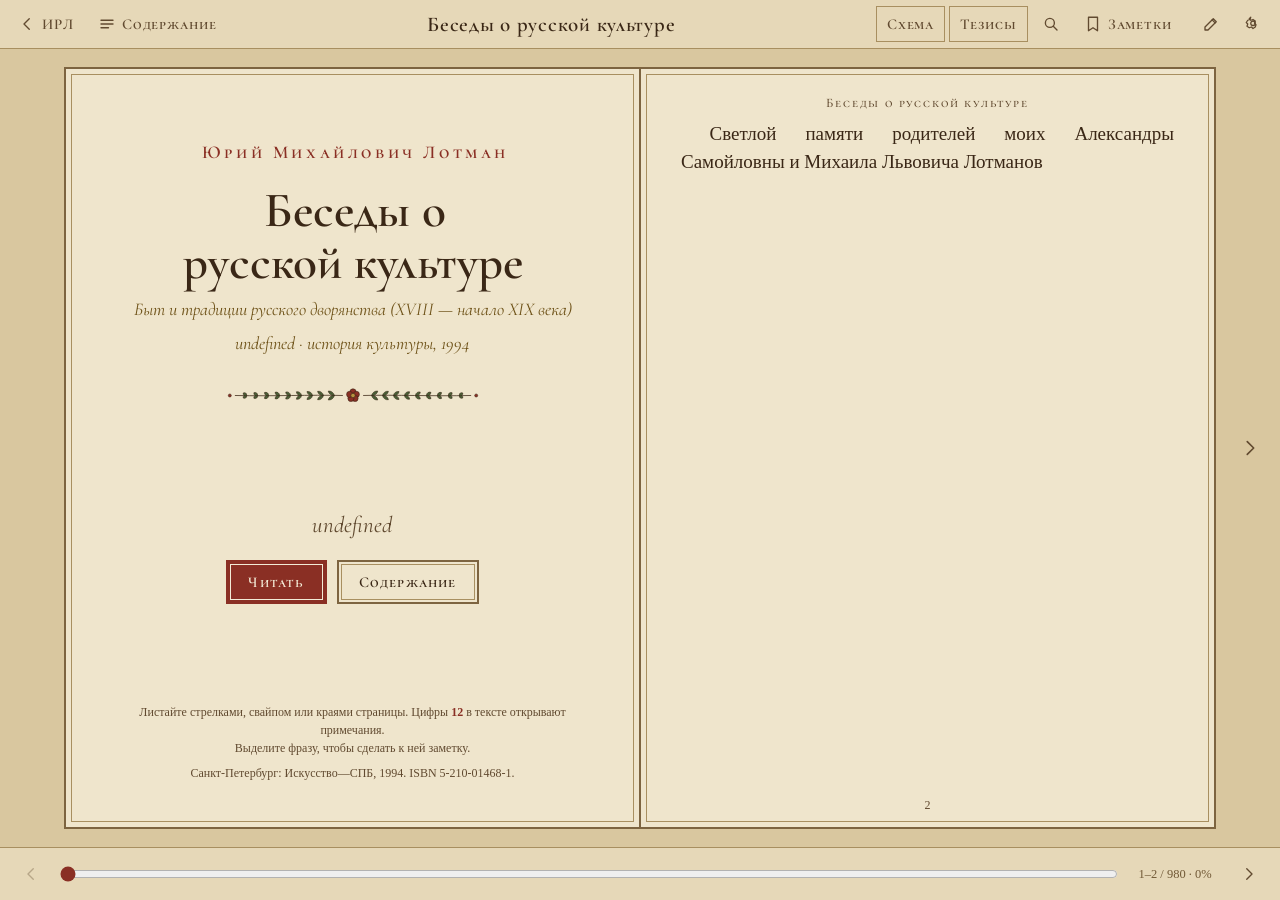
==== commit eb13ee1f: "Rename site to ИРЛ and reorganize study materials" ====
--- a/reader/index.html
+++ b/reader/index.html
@@ -1,10 +1,11 @@
 <!doctype html><html lang="ru"><head><meta charset=utf8><meta name=viewport content="width=device-width,initial-scale=1,viewport-fit=cover"><style>:root{color-scheme:light;box-sizing:border-box;padding-top:env(safe-area-inset-top,0px);padding-bottom:env(safe-area-inset-bottom,0px)}html{scroll-padding-top:env(safe-area-inset-top,0px)}body{margin:0;padding:0;font:14px -apple-system,BlinkMacSystemFont,sans-serif;background:#fff;color:#000}img{max-width:100%}[hidden]:not([hidden=until-found i]){display:none!important}</style>
-<title>Беседы о русской культуре · HRL</title>
+<title>Беседы о русской культуре · ИРЛ</title>
 <meta name="theme-color" content="#382819">
 <meta name="description" content="Электронная литературная библиотека с заметками, закладками и чтением офлайн.">
 <meta name="apple-mobile-web-app-capable" content="yes">
 <meta name="apple-mobile-web-app-status-bar-style" content="default">
-<meta name="apple-mobile-web-app-title" content="Полка">
+<meta name="apple-mobile-web-app-title" content="ИРЛ">
+<meta name="application-name" content="ИРЛ">
 <link rel="manifest" href="../manifest.webmanifest">
 <link rel="icon" type="image/png" sizes="192x192" href="../icons/icon-192.png">
 <link rel="apple-touch-icon" href="../icons/icon-192.png">
@@ -1246,7 +1247,7 @@
 <div id="home" class="view scroll" lang="ru">
   <div class="wrap">
     <header class="top-nav">
-      <div class="brand"><span class="gb-seal" aria-hidden="true"><span class="emb emb-book"></span></span><h1>Полка</h1><span class="sub">XVII–XVIII века · Гоцци · Еврипид · Белый · теория</span></div>
+      <div class="brand"><span class="gb-seal" aria-hidden="true"><span class="emb emb-book"></span></span><h1>ИРЛ</h1><span class="sub">Дополнительная литература</span></div>
       <nav class="tabs" aria-label="Разделы">
         <button class="tab on" type="button" data-go="home">Книги</button>
         <button class="tab" type="button" data-go="notes">Заметки <span class="cnt" data-notes-count>0</span></button>
@@ -1275,7 +1276,7 @@
 <div id="notes" class="view scroll" lang="ru" hidden>
   <div class="wrap">
     <header class="top-nav">
-      <div class="brand"><span class="gb-seal" aria-hidden="true"><span class="emb emb-book"></span></span><h1>Полка</h1><span class="sub">XVII–XVIII века · Гоцци · Еврипид · Белый · теория</span></div>
+      <div class="brand"><span class="gb-seal" aria-hidden="true"><span class="emb emb-book"></span></span><h1>ИРЛ</h1><span class="sub">Заметки к дополнительной литературе</span></div>
       <nav class="tabs" aria-label="Разделы">
         <button class="tab" type="button" data-go="home">Книги</button>
         <button class="tab on" type="button" data-go="notes">Заметки <span class="cnt" data-notes-count>0</span></button>
@@ -1310,7 +1311,7 @@
 <div id="gen" class="view scroll" lang="ru" hidden>
   <div class="wrap gen-wrap">
     <header class="top-nav">
-      <div class="brand"><h1>Полка</h1><span class="sub">Еврипид · родословные героев</span></div>
+      <div class="brand"><h1>ИРЛ</h1><span class="sub">Родословные героев</span></div>
       <nav class="tabs" aria-label="Разделы">
         <button class="tab" type="button" data-go="home">Книги</button>
         <button class="tab" type="button" data-go="notes">Заметки <span class="cnt" data-notes-count>0</span></button>
@@ -1332,8 +1333,8 @@
 
 <div id="reader" class="view" lang="ru" hidden>
   <header class="rbar top">
-    <a class="ib" href="../" aria-label="К учебным материалам">
-      <svg viewBox="0 0 24 24" fill="none" stroke="currentColor" stroke-width="1.8" stroke-linecap="round" stroke-linejoin="round"><path d="M15 5l-7 7 7 7"/></svg><span class="lbl-wide">HRL</span>
+    <a class="ib" href="../#reading" aria-label="К дополнительной литературе">
+      <svg viewBox="0 0 24 24" fill="none" stroke="currentColor" stroke-width="1.8" stroke-linecap="round" stroke-linejoin="round"><path d="M15 5l-7 7 7 7"/></svg><span class="lbl-wide">ИРЛ</span>
     </a>
     <button class="ib" type="button" id="btn-toc" aria-label="Содержание">
       <svg viewBox="0 0 24 24" fill="none" stroke="currentColor" stroke-width="1.8" stroke-linecap="round"><path d="M4 7h16M4 12h16M4 17h10"/></svg><span class="lbl-wide">Содержание</span>
@@ -1624,13 +1625,6 @@
   let s = {};
   try { s = JSON.parse(localStorage.getItem(LS) || '{}') || {}; } catch (e) {}
   s.progress = s.progress || {}; s.notes = s.notes || {}; s.del = s.del || []; s.cm = s.cm || {}; s.read = s.read || {};
-  try { // carry over the position from the earlier single-book Phèdre reader
-    const old = JSON.parse(localStorage.getItem('hrl-no-legacy-import') || 'null');
-    if (old && Number.isInteger(old.anchor) && old.anchor >= 0 && !s.progress.phedre) {
-      s.progress.phedre = { a: old.anchor, r: old.anchor, pct: 0, t: 1 };
-      if (old.fs && !s.fs) s.fs = old.fs;
-    }
-  } catch (e) {}
   return s;
 })();
 function saveLocal() { try { localStorage.setItem(LS, JSON.stringify(S)); } catch (e) {} }
@@ -1810,7 +1804,7 @@
 }
 function cmPrompt(n) {
   const m = META[n.book] || { title: 'без книги', author: '', tr: '' }, ctx = noteContext(n), prev = cmItems(n.id);
-  return `Ты — Claude, филолог-комментатор в читалке «Полка». Читатель — студент-филолог 2-го курса. Он оставил заметку к месту в книге; ответь ему комментарием на полях.
+  return `Ты — филолог-комментатор в читалке ИРЛ. Читатель — студент-филолог 2-го курса. Он оставил заметку к месту в книге; ответь ему комментарием на полях.
 
 Правила:
 - Если заметка — вопрос или просьба («что это», «кто», «поясни», «а в оригинале»), ответь по существу и точно.
@@ -2290,7 +2284,7 @@
 $('#nsearch').addEventListener('input', e => { nQuery = e.target.value; renderNotes(); });
 $('#nnew').addEventListener('click', () => {
   const sel = $('#nbook');
-  sel.innerHTML = `<optgroup label="Полка">${ORDER.map(id => `<option value="${id}">${esc(META[id].title)}</option>`).join('')}</optgroup>`
+  sel.innerHTML = `<optgroup label="ИРЛ">${ORDER.map(id => `<option value="${id}">${esc(META[id].title)}</option>`).join('')}</optgroup>`
     + (XORDER.length ? `<optgroup label="XX век">${XORDER.map(id => `<option value="${id}">${esc(META[id].title)}</option>`).join('')}</optgroup>` : '')
     + (EORDER.length ? `<optgroup label="Еврипид">${EORDER.concat(BOOKS.e_about ? ['e_about'] : []).map(id => `<option value="${id}">${esc(META[id].short)}</option>`).join('')}</optgroup>` : '')
     + (TORDER.length ? `<optgroup label="Теория">${TORDER.map(id => `<option value="${id}">${esc(META[id].short)}</option>`).join('')}</optgroup>` : '')
@@ -2307,7 +2301,7 @@
 $('#ncopy').addEventListener('click', () => { const t = allNotesText(false); if (!t) { toast('Пока нечего копировать'); return; } copyText(t); });
 $('#ndl').addEventListener('click', async () => {
   const t = allNotesText(true); if (!t || !R.downloads) { toast('Пока нечего сохранять'); return; }
-  try { await R.downloads.save({ filename: 'Заметки — Полка.md', data: '# Заметки\n\n' + t + '\n' }); }
+  try { await R.downloads.save({ filename: 'Заметки — ИРЛ.md', data: '# Заметки\n\n' + t + '\n' }); }
   catch (e) { if (e && e.code !== 'declined') toast('Не удалось сохранить файл'); }
 });
 $('#nlist').addEventListener('click', e => {
@@ -3741,7 +3735,7 @@
 if (!location.hash) history.replaceState(null, '', '#lotman');
 route();
 // File transfer is local only. Do not initialise the legacy cloud integration.
-window.PolkaNotesTransfer.setup({
+window.IRLNotesTransfer.setup({
   getState: () => S,
   books: Object.fromEntries(Object.entries(BOOKS).map(([id, bk]) => [id, bk.b.length])),
   hasDraft: () => !$('#nform').hidden || editId !== null || !$('#editor').hidden,
